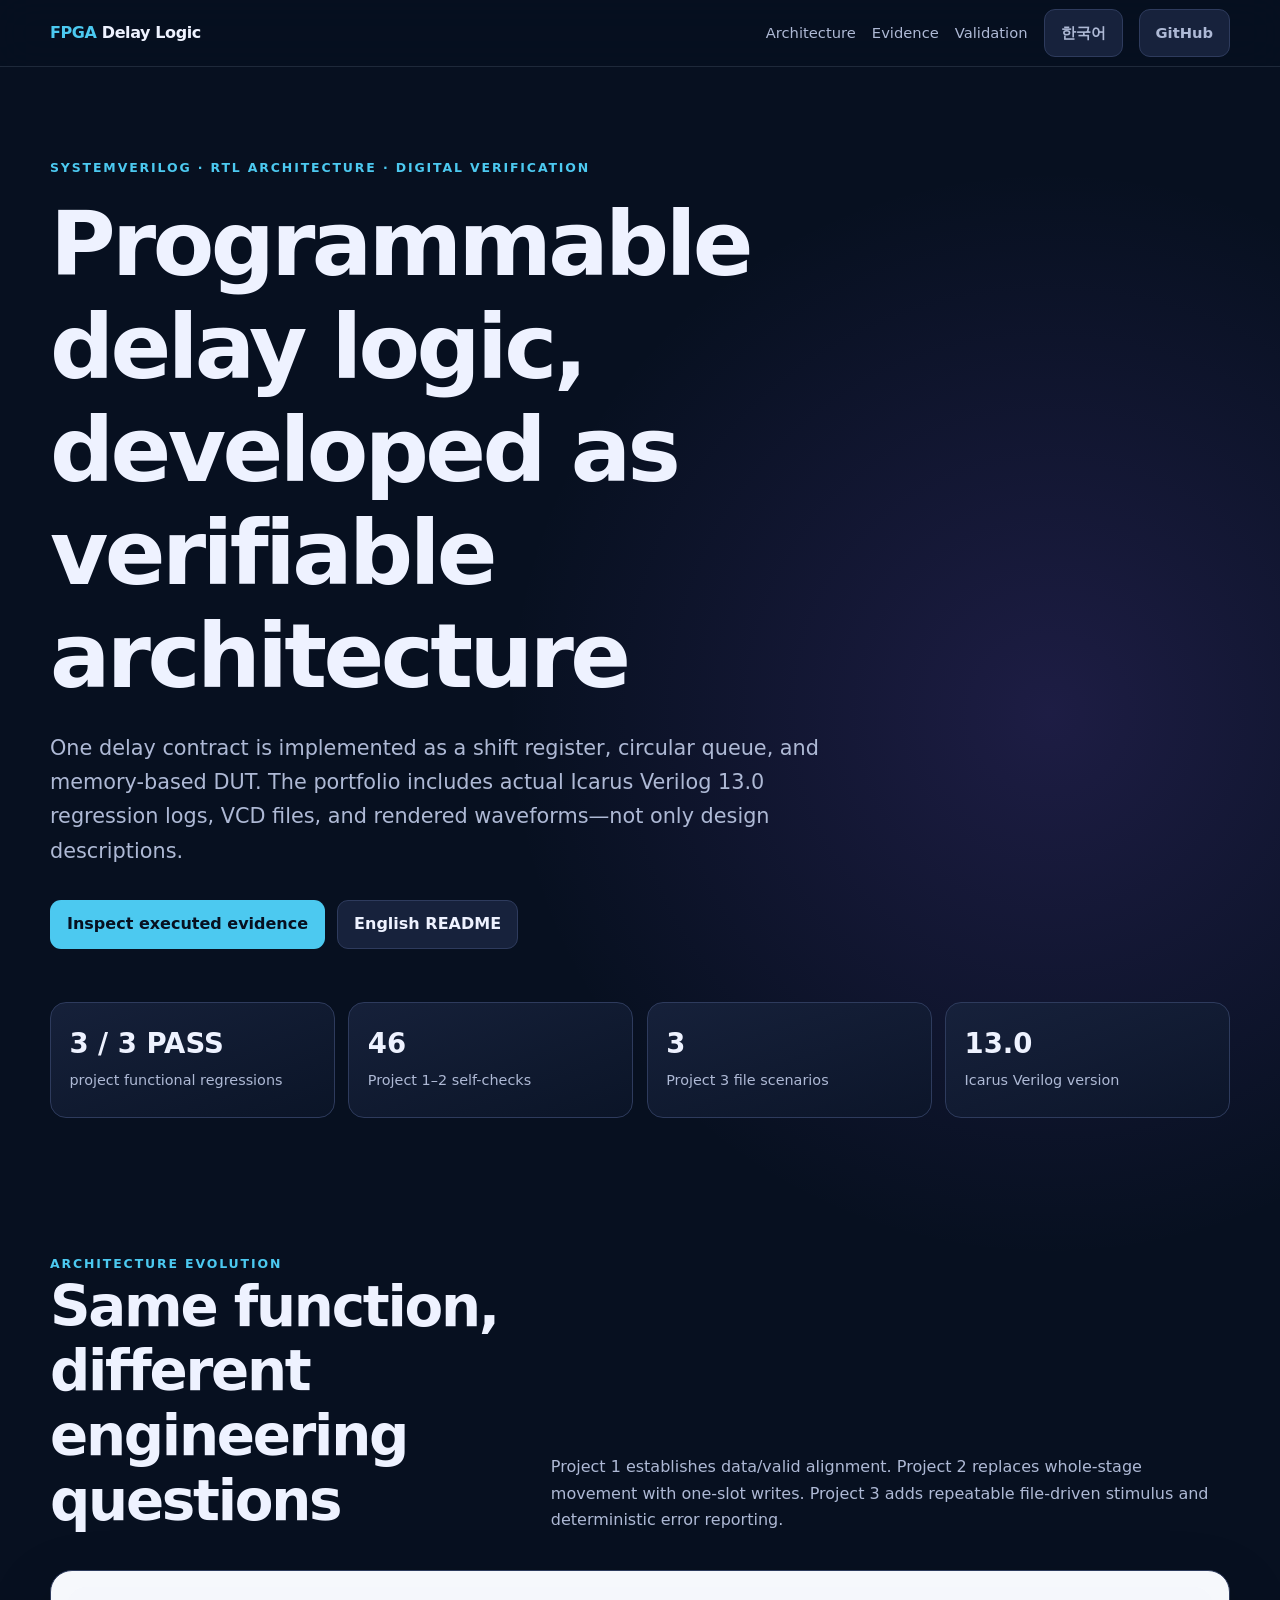
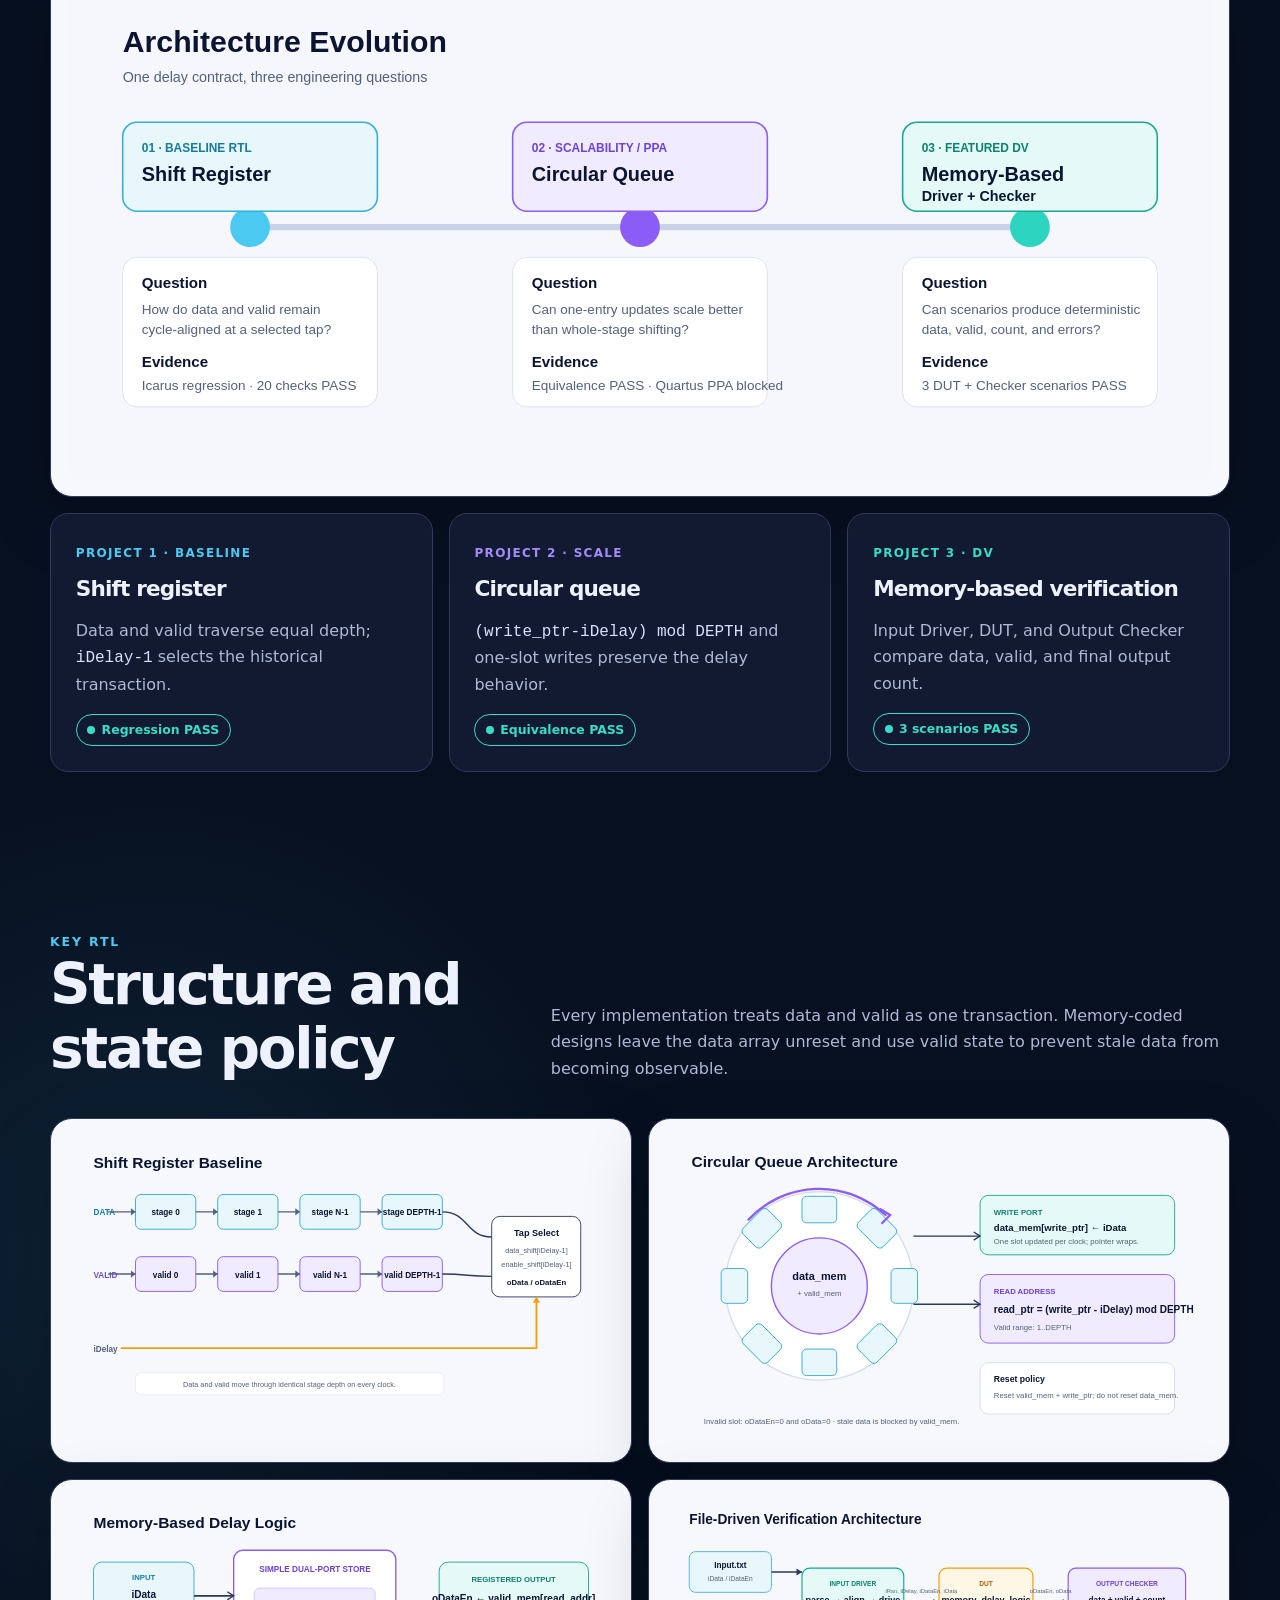
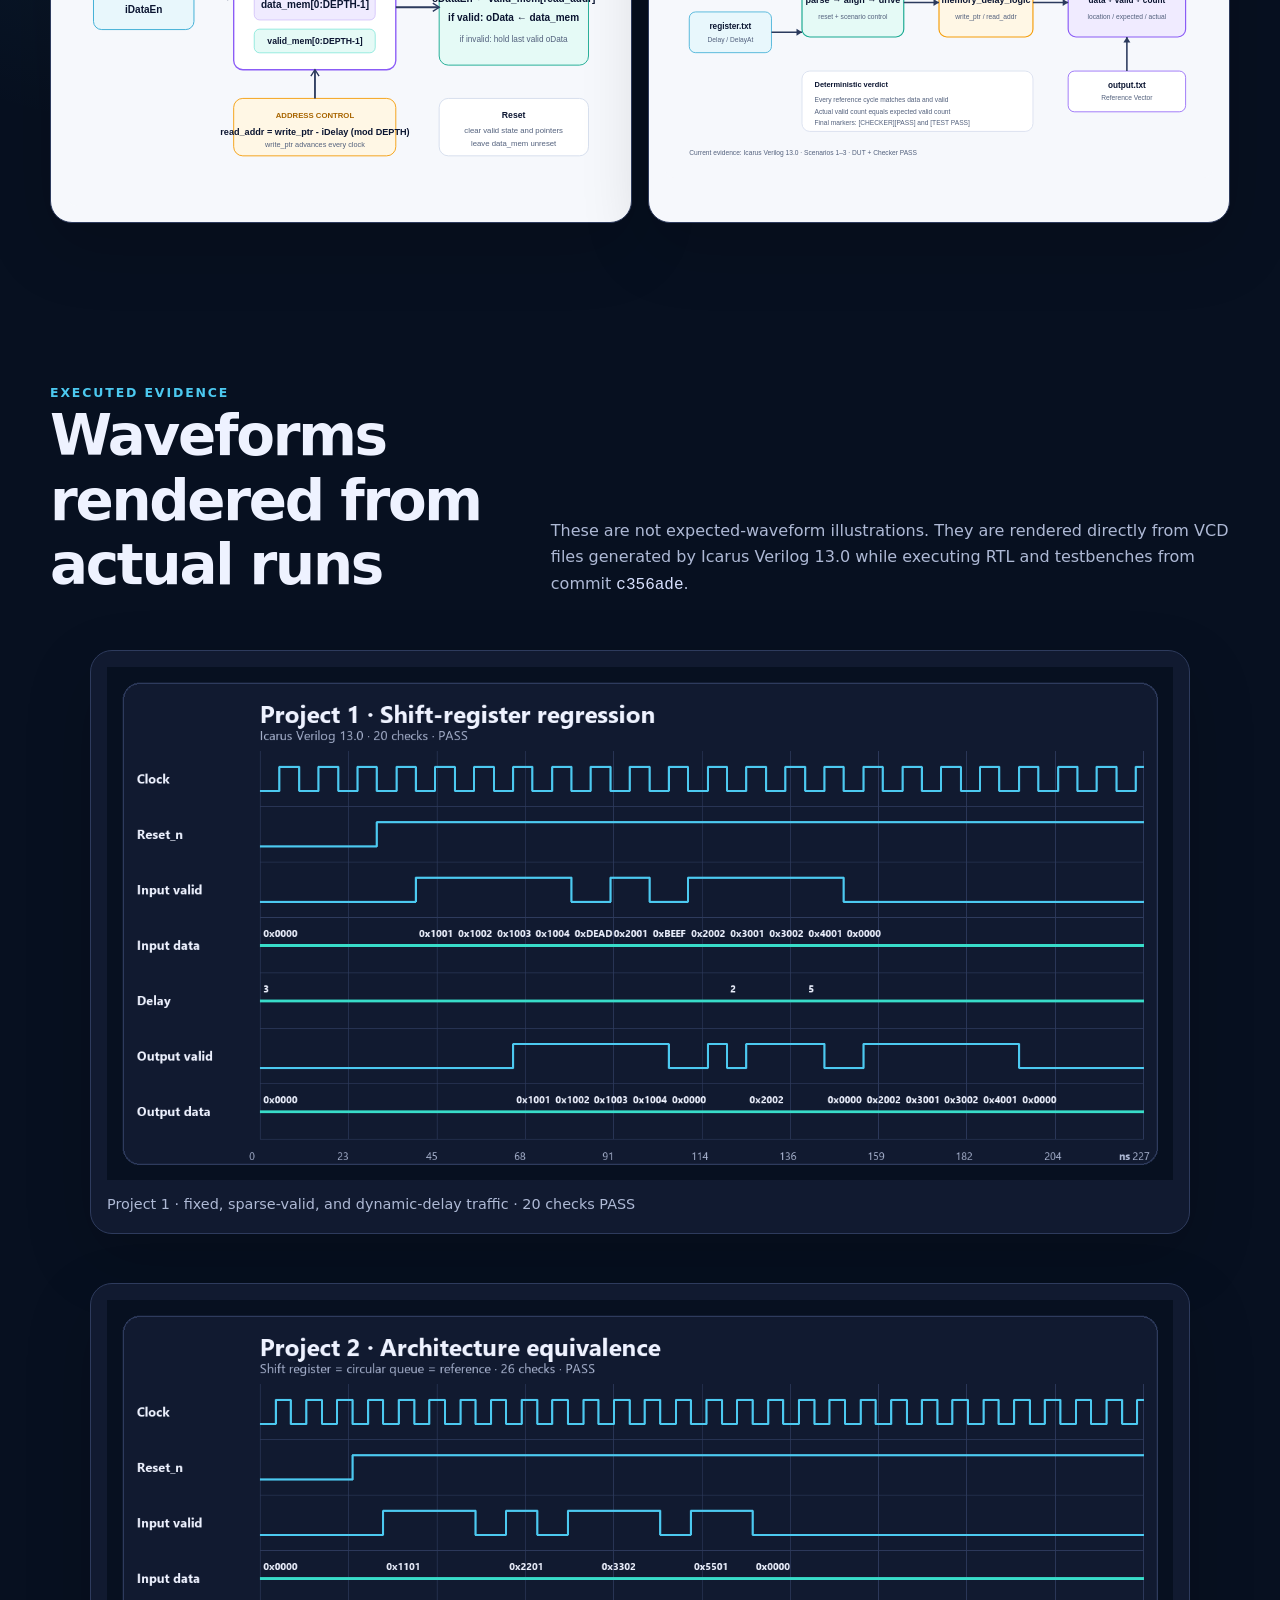
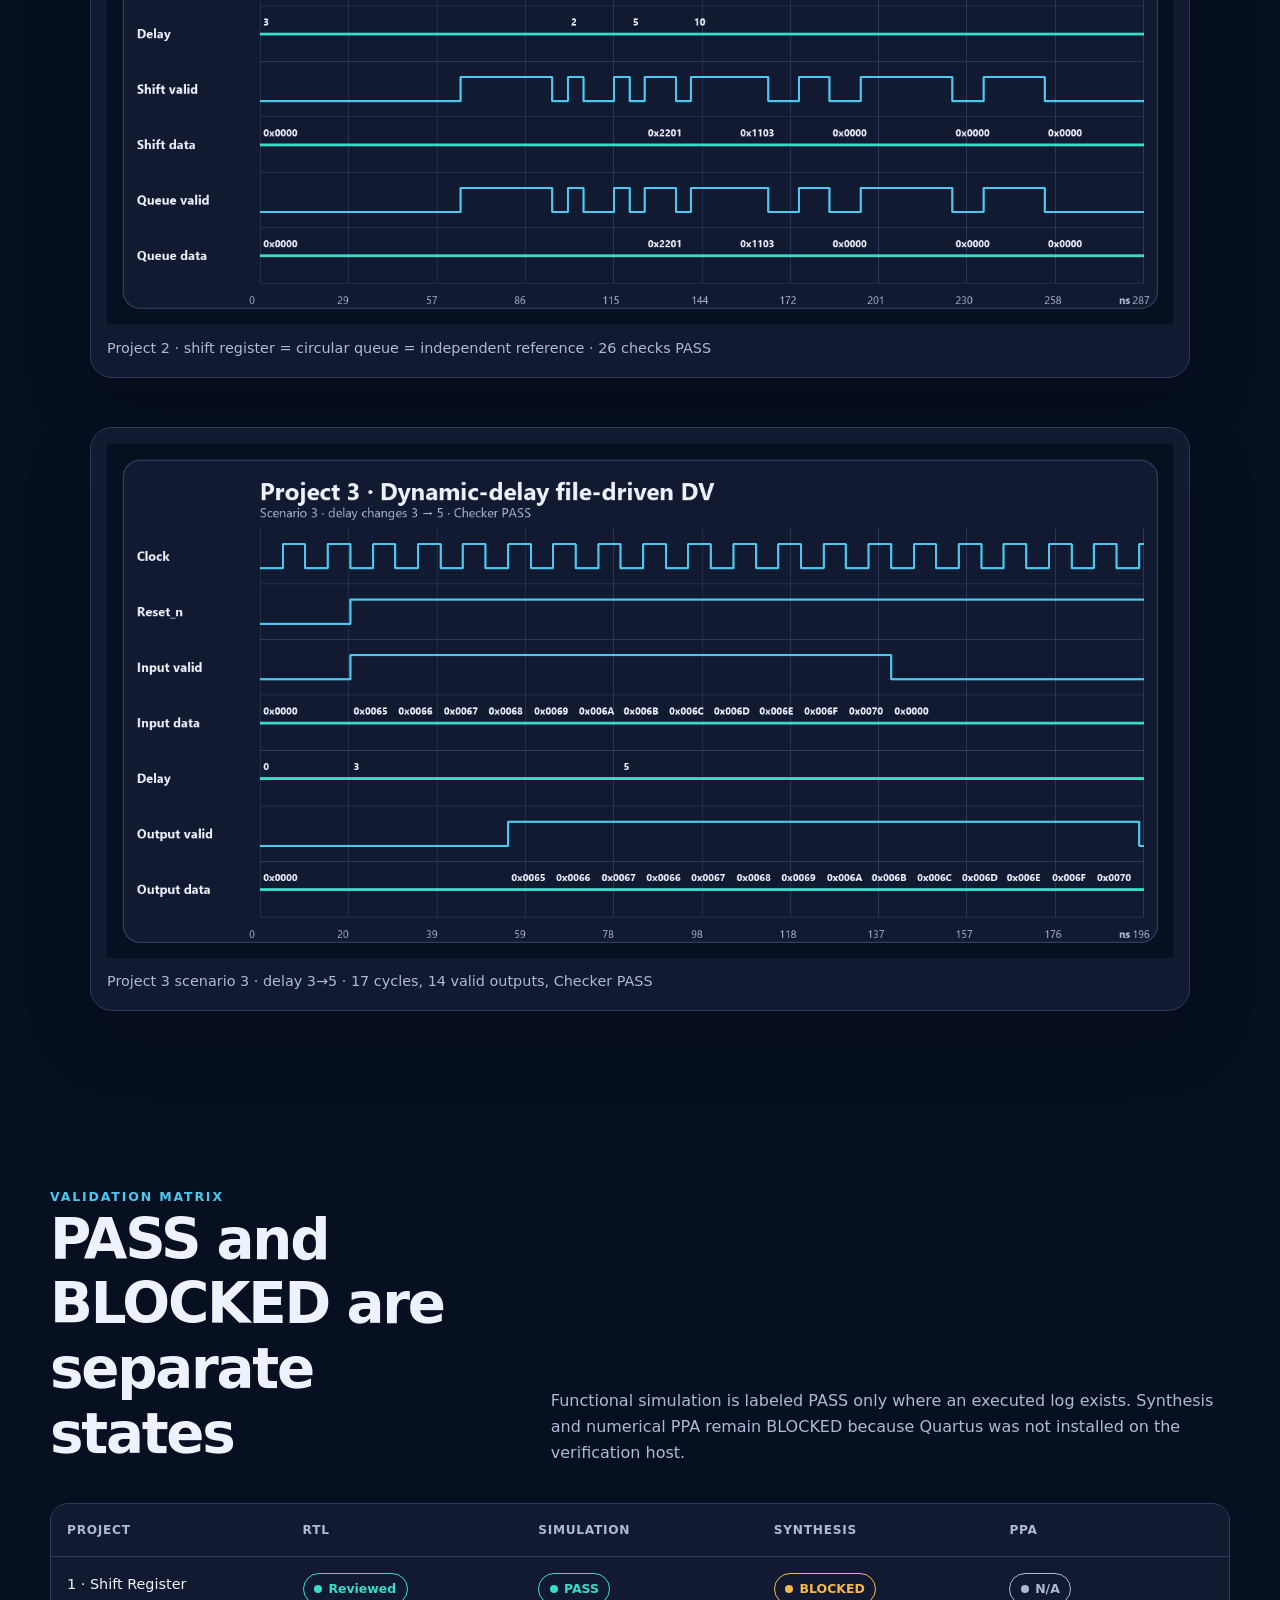
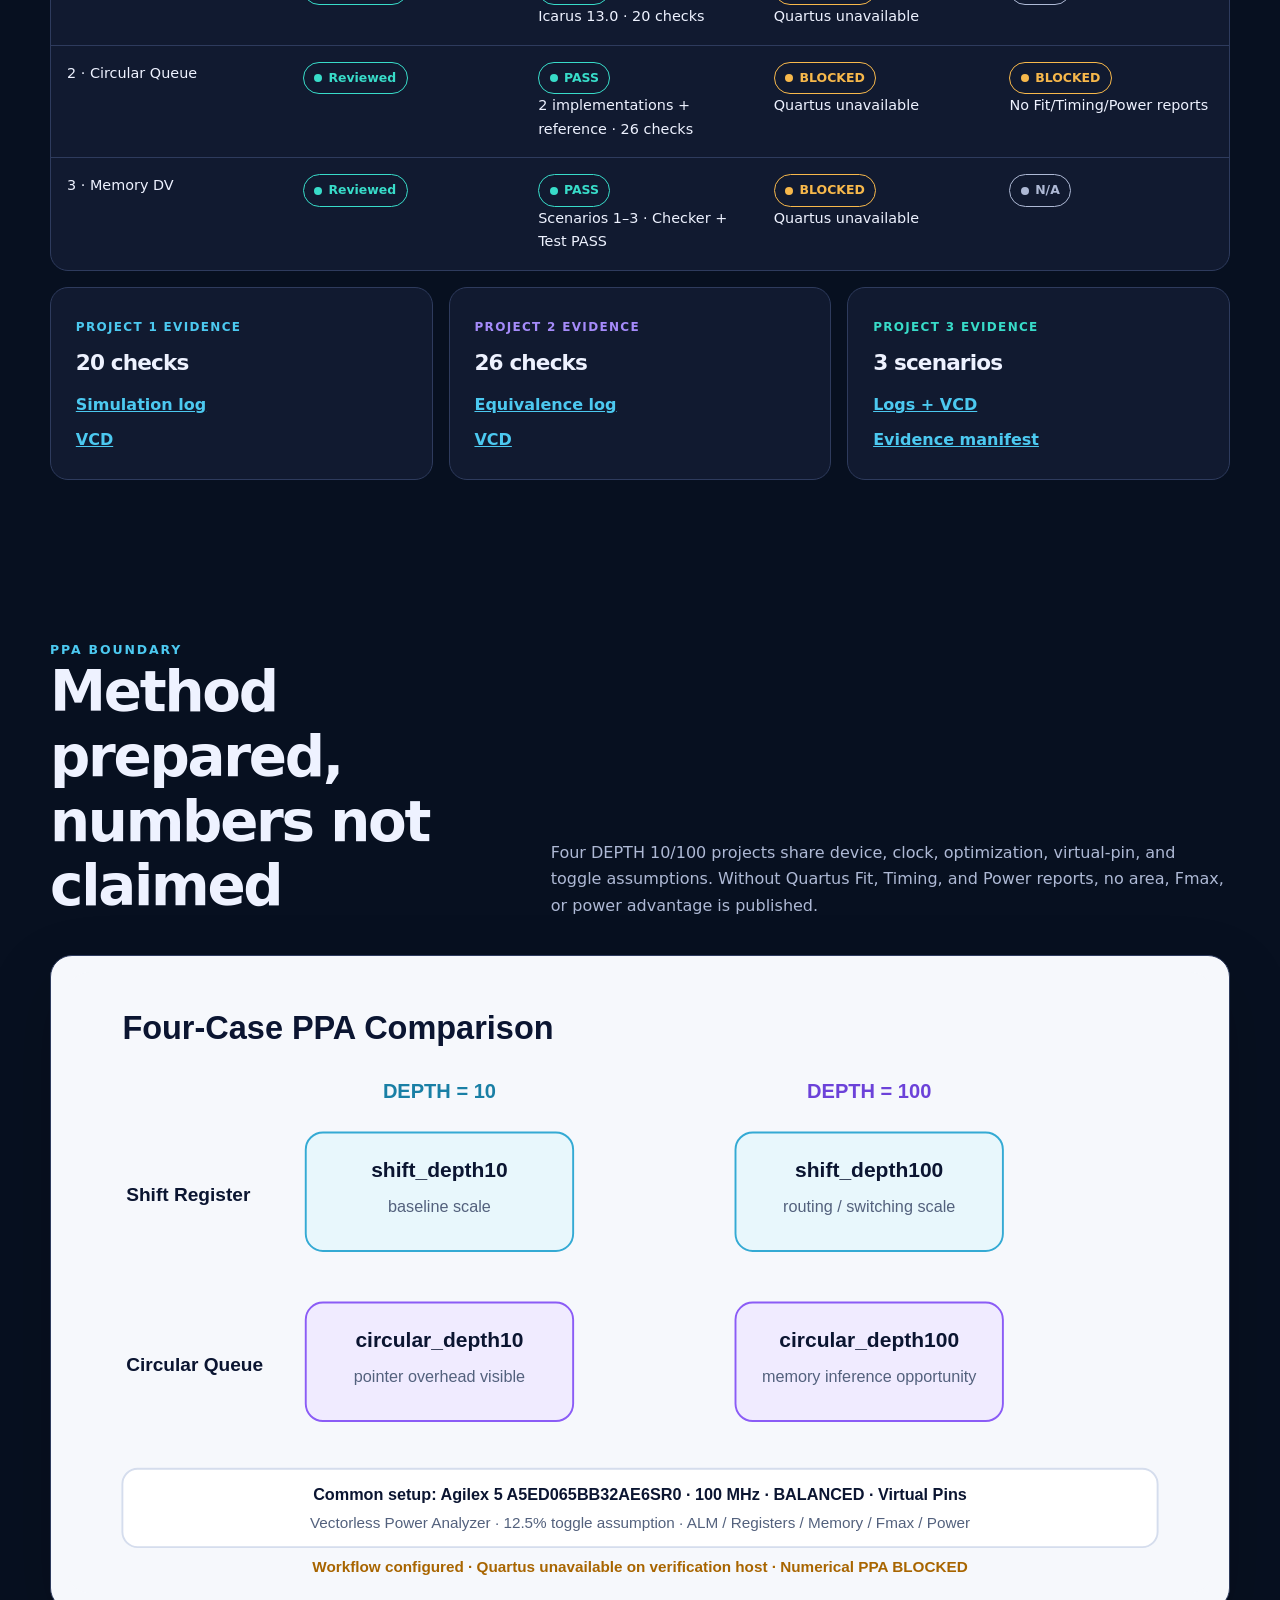
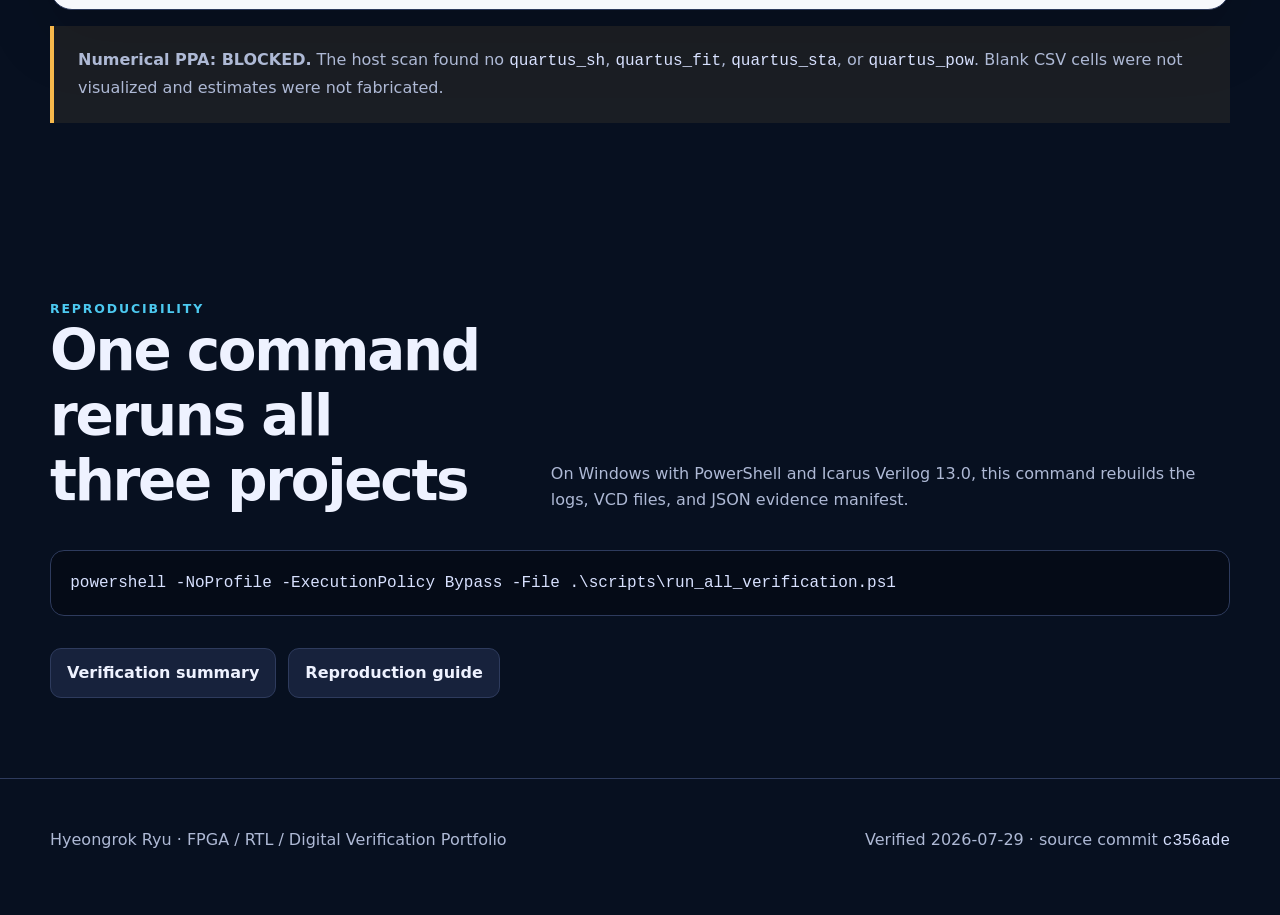
==== docs/en/index.html @ 09f1e7a0 "feat: publish bilingual verified FPGA portfolio" ====
<!doctype html>
<html lang="en">
<head>
  <meta charset="utf-8">
  <meta name="viewport" content="width=device-width, initial-scale=1">
  <meta name="description" content="An FPGA RTL and digital-verification portfolio evolving programmable delay logic through shift-register, circular-queue, and memory-based designs with executed Icarus Verilog logs and VCD waveforms.">
  <meta name="theme-color" content="#071020">
  <meta property="og:type" content="website">
  <meta property="og:title" content="FPGA Programmable Delay Logic | RTL · PPA · DV">
  <meta property="og:description" content="Projects 1–3 functional regression PASS · logs · VCD · waveforms · reproducible scripts">
  <meta property="og:url" content="https://tontonjeong.github.io/fpga-delay-logic-design-verification/en/">
  <meta property="og:image" content="https://raw.githubusercontent.com/Tontonjeong/fpga-delay-logic-design-verification/main/assets/hero/github_social_preview.png">
  <link rel="canonical" href="https://tontonjeong.github.io/fpga-delay-logic-design-verification/en/">
  <link rel="alternate" hreflang="ko" href="https://tontonjeong.github.io/fpga-delay-logic-design-verification/">
  <link rel="alternate" hreflang="en" href="https://tontonjeong.github.io/fpga-delay-logic-design-verification/en/">
  <link rel="alternate" hreflang="x-default" href="https://tontonjeong.github.io/fpga-delay-logic-design-verification/">
  <link rel="stylesheet" href="../assets/site.css">
  <title>FPGA Programmable Delay Logic | Hyeongrok Ryu</title>
</head>
<body>
  <a class="skip" href="#main">Skip to content</a>
  <header class="nav">
    <div class="wrap nav-inner">
      <a class="brand" href="#top"><span>FPGA</span> Delay Logic</a>
      <nav class="nav-links" aria-label="Primary navigation">
        <a href="#architecture">Architecture</a>
        <a href="#verification">Evidence</a>
        <a href="#status">Validation</a>
        <a class="button" href="../" lang="ko">한국어</a>
        <a class="button" href="https://github.com/Tontonjeong/fpga-delay-logic-design-verification">GitHub</a>
      </nav>
    </div>
  </header>

  <main id="main">
    <section class="hero" id="top">
      <div class="wrap">
        <div class="eyebrow">SystemVerilog · RTL Architecture · Digital Verification</div>
        <h1>Programmable delay logic,<br>developed as verifiable architecture</h1>
        <p class="lead">One delay contract is implemented as a shift register, circular queue, and memory-based DUT. The portfolio includes actual Icarus Verilog 13.0 regression logs, VCD files, and rendered waveforms—not only design descriptions.</p>
        <div class="hero-actions">
          <a class="button primary" href="#verification">Inspect executed evidence</a>
          <a class="button" href="https://github.com/Tontonjeong/fpga-delay-logic-design-verification/blob/main/README.md">English README</a>
        </div>
        <div class="metrics" aria-label="Verification metrics">
          <div class="metric"><strong>3 / 3 PASS</strong><span>project functional regressions</span></div>
          <div class="metric"><strong>46</strong><span>Project 1–2 self-checks</span></div>
          <div class="metric"><strong>3</strong><span>Project 3 file scenarios</span></div>
          <div class="metric"><strong>13.0</strong><span>Icarus Verilog version</span></div>
        </div>
      </div>
    </section>

    <section id="architecture">
      <div class="wrap">
        <div class="section-head">
          <div><div class="eyebrow">Architecture Evolution</div><h2>Same function, different engineering questions</h2></div>
          <p>Project 1 establishes data/valid alignment. Project 2 replaces whole-stage movement with one-slot writes. Project 3 adds repeatable file-driven stimulus and deterministic error reporting.</p>
        </div>
        <div class="panel visual">
          <picture>
            <source srcset="../assets/en/architecture/architecture_evolution.svg" type="image/svg+xml">
            <img src="../assets/en/architecture/architecture_evolution.png" alt="Architecture evolution across three FPGA delay-logic projects" width="1440" height="620">
          </picture>
        </div>
        <div class="grid-3" style="margin-top:1rem">
          <article class="card"><span class="tag">Project 1 · Baseline</span><h3>Shift register</h3><p>Data and valid traverse equal depth; <code>iDelay-1</code> selects the historical transaction.</p><span class="status pass">Regression PASS</span></article>
          <article class="card"><span class="tag">Project 2 · Scale</span><h3>Circular queue</h3><p><code>(write_ptr-iDelay) mod DEPTH</code> and one-slot writes preserve the delay behavior.</p><span class="status pass">Equivalence PASS</span></article>
          <article class="card"><span class="tag">Project 3 · DV</span><h3>Memory-based verification</h3><p>Input Driver, DUT, and Output Checker compare data, valid, and final output count.</p><span class="status pass">3 scenarios PASS</span></article>
        </div>
      </div>
    </section>

    <section id="designs">
      <div class="wrap">
        <div class="section-head">
          <div><div class="eyebrow">Key RTL</div><h2>Structure and state policy</h2></div>
          <p>Every implementation treats data and valid as one transaction. Memory-coded designs leave the data array unreset and use valid state to prevent stale data from becoming observable.</p>
        </div>
        <div class="grid-2">
          <div class="panel visual"><picture><source srcset="../assets/en/architecture/shift_register_block.svg" type="image/svg+xml"><img src="../assets/en/architecture/shift_register_block.png" alt="Parallel data and valid shift-register paths" width="1200" height="610"></picture></div>
          <div class="panel visual"><picture><source srcset="../assets/en/architecture/circular_queue_block.svg" type="image/svg+xml"><img src="../assets/en/architecture/circular_queue_block.png" alt="Circular queue write pointer and modulo read address" width="1200" height="680"></picture></div>
          <div class="panel visual"><picture><source srcset="../assets/en/architecture/memory_delay_block.svg" type="image/svg+xml"><img src="../assets/en/architecture/memory_delay_block.png" alt="Memory-based programmable delay block diagram" width="1200" height="680"></picture></div>
          <div class="panel visual"><picture><source srcset="../assets/en/verification/file_driven_dv_flow.svg" type="image/svg+xml"><img src="../assets/en/verification/file_driven_dv_flow.png" alt="File-driven Input Driver, DUT, and Output Checker flow" width="1400" height="720"></picture></div>
        </div>
      </div>
    </section>

    <section id="verification">
      <div class="wrap">
        <div class="section-head">
          <div><div class="eyebrow">Executed Evidence</div><h2>Waveforms rendered from actual runs</h2></div>
          <p>These are not expected-waveform illustrations. They are rendered directly from VCD files generated by Icarus Verilog 13.0 while executing RTL and testbenches from commit <code>c356ade</code>.</p>
        </div>
        <div class="waveforms">
          <figure class="panel visual dark"><img src="../assets/en/results/project1_waveform.png" alt="Project 1 shift-register regression PASS waveform" width="1500" height="722"><figcaption class="caption">Project 1 · fixed, sparse-valid, and dynamic-delay traffic · 20 checks PASS</figcaption></figure>
          <figure class="panel visual dark"><img src="../assets/en/results/project2_waveform.png" alt="Project 2 shift-register and circular-queue equivalence PASS waveform" width="1500" height="878"><figcaption class="caption">Project 2 · shift register = circular queue = independent reference · 26 checks PASS</figcaption></figure>
          <figure class="panel visual dark"><img src="../assets/en/results/project3_scenario3_waveform.png" alt="Project 3 file-driven delay 3 to 5 change and Checker PASS waveform" width="1500" height="722"><figcaption class="caption">Project 3 scenario 3 · delay 3→5 · 17 cycles, 14 valid outputs, Checker PASS</figcaption></figure>
        </div>
      </div>
    </section>

    <section id="status">
      <div class="wrap">
        <div class="section-head">
          <div><div class="eyebrow">Validation Matrix</div><h2>PASS and BLOCKED are separate states</h2></div>
          <p>Functional simulation is labeled PASS only where an executed log exists. Synthesis and numerical PPA remain BLOCKED because Quartus was not installed on the verification host.</p>
        </div>
        <div class="table-wrap">
          <table>
            <thead><tr><th>Project</th><th>RTL</th><th>Simulation</th><th>Synthesis</th><th>PPA</th></tr></thead>
            <tbody>
              <tr><td data-label="Project">1 · Shift Register</td><td data-label="RTL"><span class="status pass">Reviewed</span></td><td data-label="Simulation"><span class="status pass">PASS</span><br>Icarus 13.0 · 20 checks</td><td data-label="Synthesis"><span class="status blocked">BLOCKED</span><br>Quartus unavailable</td><td data-label="PPA"><span class="status na">N/A</span></td></tr>
              <tr><td data-label="Project">2 · Circular Queue</td><td data-label="RTL"><span class="status pass">Reviewed</span></td><td data-label="Simulation"><span class="status pass">PASS</span><br>2 implementations + reference · 26 checks</td><td data-label="Synthesis"><span class="status blocked">BLOCKED</span><br>Quartus unavailable</td><td data-label="PPA"><span class="status blocked">BLOCKED</span><br>No Fit/Timing/Power reports</td></tr>
              <tr><td data-label="Project">3 · Memory DV</td><td data-label="RTL"><span class="status pass">Reviewed</span></td><td data-label="Simulation"><span class="status pass">PASS</span><br>Scenarios 1–3 · Checker + Test PASS</td><td data-label="Synthesis"><span class="status blocked">BLOCKED</span><br>Quartus unavailable</td><td data-label="PPA"><span class="status na">N/A</span></td></tr>
            </tbody>
          </table>
        </div>
        <div class="grid-3" style="margin-top:1rem">
          <article class="card"><span class="tag">Project 1 Evidence</span><h3>20 checks</h3><div class="evidence-list"><a href="https://github.com/Tontonjeong/fpga-delay-logic-design-verification/blob/main/01_shift_register_baseline/results/project1_simulation.log">Simulation log</a><a href="https://github.com/Tontonjeong/fpga-delay-logic-design-verification/blob/main/01_shift_register_baseline/results/project1_waveform.vcd">VCD</a></div></article>
          <article class="card"><span class="tag">Project 2 Evidence</span><h3>26 checks</h3><div class="evidence-list"><a href="https://github.com/Tontonjeong/fpga-delay-logic-design-verification/blob/main/02_circular_queue_ppa/results/project2_simulation.log">Equivalence log</a><a href="https://github.com/Tontonjeong/fpga-delay-logic-design-verification/blob/main/02_circular_queue_ppa/results/project2_waveform.vcd">VCD</a></div></article>
          <article class="card"><span class="tag">Project 3 Evidence</span><h3>3 scenarios</h3><div class="evidence-list"><a href="https://github.com/Tontonjeong/fpga-delay-logic-design-verification/tree/main/03_memory_based_dv/results">Logs + VCD</a><a href="https://github.com/Tontonjeong/fpga-delay-logic-design-verification/blob/main/results/verification_summary.json">Evidence manifest</a></div></article>
        </div>
      </div>
    </section>

    <section id="ppa">
      <div class="wrap">
        <div class="section-head">
          <div><div class="eyebrow">PPA Boundary</div><h2>Method prepared, numbers not claimed</h2></div>
          <p>Four DEPTH 10/100 projects share device, clock, optimization, virtual-pin, and toggle assumptions. Without Quartus Fit, Timing, and Power reports, no area, Fmax, or power advantage is published.</p>
        </div>
        <div class="panel visual"><picture><source srcset="../assets/en/ppa/ppa_comparison_matrix.svg" type="image/svg+xml"><img src="../assets/en/ppa/ppa_comparison_matrix.png" alt="Four-case PPA method and BLOCKED numerical status" width="1200" height="650"></picture></div>
        <p class="note"><strong>Numerical PPA: BLOCKED.</strong> The host scan found no <code>quartus_sh</code>, <code>quartus_fit</code>, <code>quartus_sta</code>, or <code>quartus_pow</code>. Blank CSV cells were not visualized and estimates were not fabricated.</p>
      </div>
    </section>

    <section id="reproduce">
      <div class="wrap">
        <div class="section-head">
          <div><div class="eyebrow">Reproducibility</div><h2>One command reruns all three projects</h2></div>
          <p>On Windows with PowerShell and Icarus Verilog 13.0, this command rebuilds the logs, VCD files, and JSON evidence manifest.</p>
        </div>
        <pre class="repro"><code>powershell -NoProfile -ExecutionPolicy Bypass -File .\scripts\run_all_verification.ps1</code></pre>
        <div class="hero-actions"><a class="button" href="https://github.com/Tontonjeong/fpga-delay-logic-design-verification/blob/main/results/verification_summary.txt">Verification summary</a><a class="button" href="https://github.com/Tontonjeong/fpga-delay-logic-design-verification/blob/main/docs/reproducibility.md">Reproduction guide</a></div>
      </div>
    </section>
  </main>

  <footer class="footer">
    <div class="wrap footer-inner">
      <div>Hyeongrok Ryu · FPGA / RTL / Digital Verification Portfolio</div>
      <div>Verified 2026-07-29 · source commit <code>c356ade</code></div>
    </div>
  </footer>
</body>
</html>
---- docs/assets/site.css ----
:root {
  color-scheme: dark;
  --bg: #071020;
  --surface: #111a30;
  --surface-2: #17223c;
  --line: #2e3b5d;
  --ink: #eef2ff;
  --muted: #aeb9d5;
  --cyan: #4cc9f0;
  --violet: #a58bfa;
  --mint: #38dcc9;
  --amber: #f7b84b;
  --red: #ff7187;
  --max: 1180px;
}

* { box-sizing: border-box; }
html { scroll-behavior: smooth; }
body {
  margin: 0;
  color: var(--ink);
  background:
    radial-gradient(circle at 82% 8%, rgba(139, 92, 246, .17), transparent 34rem),
    radial-gradient(circle at 12% 32%, rgba(76, 201, 240, .10), transparent 30rem),
    var(--bg);
  font-family: Inter, "Pretendard", "Malgun Gothic", "Segoe UI", system-ui, sans-serif;
  line-height: 1.65;
}
a { color: inherit; }
img { display: block; width: 100%; height: auto; }
code {
  color: #d8e1ff;
  font-family: "Cascadia Code", Consolas, monospace;
  overflow-wrap: anywhere;
}
.wrap { width: min(calc(100% - 2.4rem), var(--max)); margin-inline: auto; }
.skip {
  position: absolute;
  left: -9999px;
  top: 0;
  z-index: 30;
  padding: .75rem 1rem;
  background: var(--cyan);
  color: #071020;
}
.skip:focus { left: 1rem; top: 1rem; }
.nav {
  position: sticky;
  top: 0;
  z-index: 20;
  border-bottom: 1px solid rgba(174, 185, 213, .15);
  background: rgba(7, 16, 32, .84);
  backdrop-filter: blur(18px);
}
.nav-inner {
  min-height: 66px;
  display: flex;
  align-items: center;
  justify-content: space-between;
  gap: 1rem;
}
.brand { font-weight: 800; text-decoration: none; letter-spacing: -.025em; }
.brand span { color: var(--cyan); }
.nav-links { display: flex; align-items: center; gap: 1rem; color: var(--muted); font-size: .92rem; }
.nav-links a { text-decoration: none; }
.nav-links a:hover, .nav-links a:focus-visible { color: var(--ink); }
.button {
  min-height: 44px;
  display: inline-flex;
  align-items: center;
  justify-content: center;
  gap: .45rem;
  padding: .65rem 1rem;
  border: 1px solid var(--line);
  border-radius: 11px;
  background: var(--surface-2);
  font-weight: 750;
  text-decoration: none;
}
.button.primary { border-color: transparent; background: var(--cyan); color: #071020; }
.hero { padding: 5.7rem 0 3.5rem; }
.eyebrow {
  color: var(--cyan);
  font-size: .78rem;
  font-weight: 850;
  letter-spacing: .15em;
  text-transform: uppercase;
}
h1, h2, h3 { margin: 0; line-height: 1.15; letter-spacing: -.04em; }
h1 { max-width: 980px; margin-top: .9rem; font-size: clamp(2.8rem, 7vw, 6.4rem); }
h2 { font-size: clamp(2rem, 4.4vw, 3.6rem); }
h3 { font-size: 1.35rem; }
.lead {
  max-width: 820px;
  margin: 1.4rem 0 0;
  color: var(--muted);
  font-size: clamp(1.05rem, 2vw, 1.3rem);
}
.hero-actions { display: flex; flex-wrap: wrap; gap: .75rem; margin-top: 2rem; }
.metrics { display: grid; grid-template-columns: repeat(4, 1fr); gap: .85rem; margin-top: 3.3rem; }
.metric {
  min-height: 116px;
  padding: 1.15rem;
  border: 1px solid var(--line);
  border-radius: 16px;
  background: linear-gradient(160deg, rgba(23, 34, 60, .92), rgba(12, 22, 42, .76));
}
.metric strong { display: block; font-size: 1.72rem; }
.metric span { color: var(--muted); font-size: .9rem; }
section { padding: 5rem 0; }
.section-head {
  display: grid;
  grid-template-columns: .8fr 1.2fr;
  align-items: end;
  gap: 3rem;
  margin-bottom: 2.25rem;
}
.section-head p { margin: 0; color: var(--muted); }
.panel {
  overflow: hidden;
  border: 1px solid var(--line);
  border-radius: 22px;
  background: rgba(17, 26, 48, .88);
  box-shadow: 0 24px 66px rgba(0, 0, 0, .17);
}
.visual { padding: 1rem; background: #f6f8fc; }
.visual.dark { background: var(--surface); }
.caption { margin: .8rem 0 0; color: var(--muted); font-size: .9rem; }
.grid-3 { display: grid; grid-template-columns: repeat(3, 1fr); gap: 1rem; }
.grid-2 { display: grid; grid-template-columns: repeat(2, 1fr); gap: 1rem; }
.card {
  padding: 1.55rem;
  border: 1px solid var(--line);
  border-radius: 18px;
  background: var(--surface);
}
.card p, .card li { color: var(--muted); }
.card ul { margin-bottom: 0; padding-left: 1.15rem; }
.tag {
  display: inline-block;
  margin-bottom: .85rem;
  color: var(--cyan);
  font-size: .75rem;
  font-weight: 850;
  letter-spacing: .11em;
  text-transform: uppercase;
}
.card:nth-child(2n) .tag { color: var(--violet); }
.card:nth-child(3n) .tag { color: var(--mint); }
.status {
  display: inline-flex;
  align-items: center;
  gap: .4rem;
  padding: .3rem .65rem;
  border: 1px solid currentColor;
  border-radius: 999px;
  font-size: .78rem;
  font-weight: 850;
}
.status::before { width: .5rem; height: .5rem; border-radius: 50%; background: currentColor; content: ""; }
.pass { color: var(--mint); }
.blocked { color: var(--amber); }
.na { color: var(--muted); }
.evidence-list { display: grid; gap: .55rem; margin-top: 1rem; }
.evidence-list a { color: var(--cyan); font-weight: 700; }
.waveforms { display: grid; gap: 1.1rem; }
.note {
  padding: 1.35rem 1.5rem;
  border-left: 4px solid var(--amber);
  background: rgba(247, 184, 75, .08);
  color: var(--muted);
}
.table-wrap {
  width: 100%;
  overflow-x: auto;
  border: 1px solid var(--line);
  border-radius: 18px;
  background: var(--surface);
}
table { width: 100%; border-collapse: collapse; table-layout: fixed; }
th, td {
  padding: 1rem;
  border-bottom: 1px solid var(--line);
  text-align: left;
  vertical-align: top;
  overflow-wrap: anywhere;
}
th {
  color: var(--muted);
  font-size: .76rem;
  letter-spacing: .06em;
  text-transform: uppercase;
}
td { font-size: .9rem; }
tr:last-child td { border-bottom: 0; }
.repro {
  overflow-x: auto;
  margin: 1.1rem 0 0;
  padding: 1.2rem;
  border: 1px solid var(--line);
  border-radius: 14px;
  background: #050b17;
  color: #dce5ff;
  white-space: pre;
}
.footer { padding: 3rem 0 4rem; border-top: 1px solid var(--line); color: var(--muted); }
.footer-inner { display: flex; justify-content: space-between; gap: 1.5rem; }

@media (max-width: 900px) {
  .nav-links a:not(.button) { display: none; }
  .metrics { grid-template-columns: repeat(2, 1fr); }
  .section-head, .grid-3, .grid-2 { grid-template-columns: 1fr; }
  .section-head { gap: 1rem; }
}

@media (max-width: 680px) {
  .wrap { width: min(calc(100% - 1.3rem), var(--max)); }
  .hero { padding-top: 4rem; }
  h1 { font-size: clamp(2.25rem, 10vw, 2.75rem); }
  section { padding: 3.7rem 0; }
  .metrics { grid-template-columns: 1fr 1fr; }
  .metric { min-height: 102px; padding: .95rem; }
  .visual { padding: .35rem; border-radius: 14px; }
  .table-wrap { overflow: visible; border: 0; background: transparent; }
  table, tbody, tr, td { display: block; width: 100%; }
  table { table-layout: auto; }
  thead { display: none; }
  tr {
    margin-bottom: .85rem;
    padding: .35rem 1rem;
    border: 1px solid var(--line);
    border-radius: 16px;
    background: var(--surface);
  }
  td {
    display: grid;
    grid-template-columns: minmax(6.6rem, .42fr) 1fr;
    gap: .75rem;
    padding: .7rem 0;
  }
  td::before {
    color: var(--muted);
    font-size: .72rem;
    font-weight: 850;
    letter-spacing: .05em;
    text-transform: uppercase;
    content: attr(data-label);
  }
  .footer-inner { display: block; }
}

@media (prefers-reduced-motion: reduce) { html { scroll-behavior: auto; } }
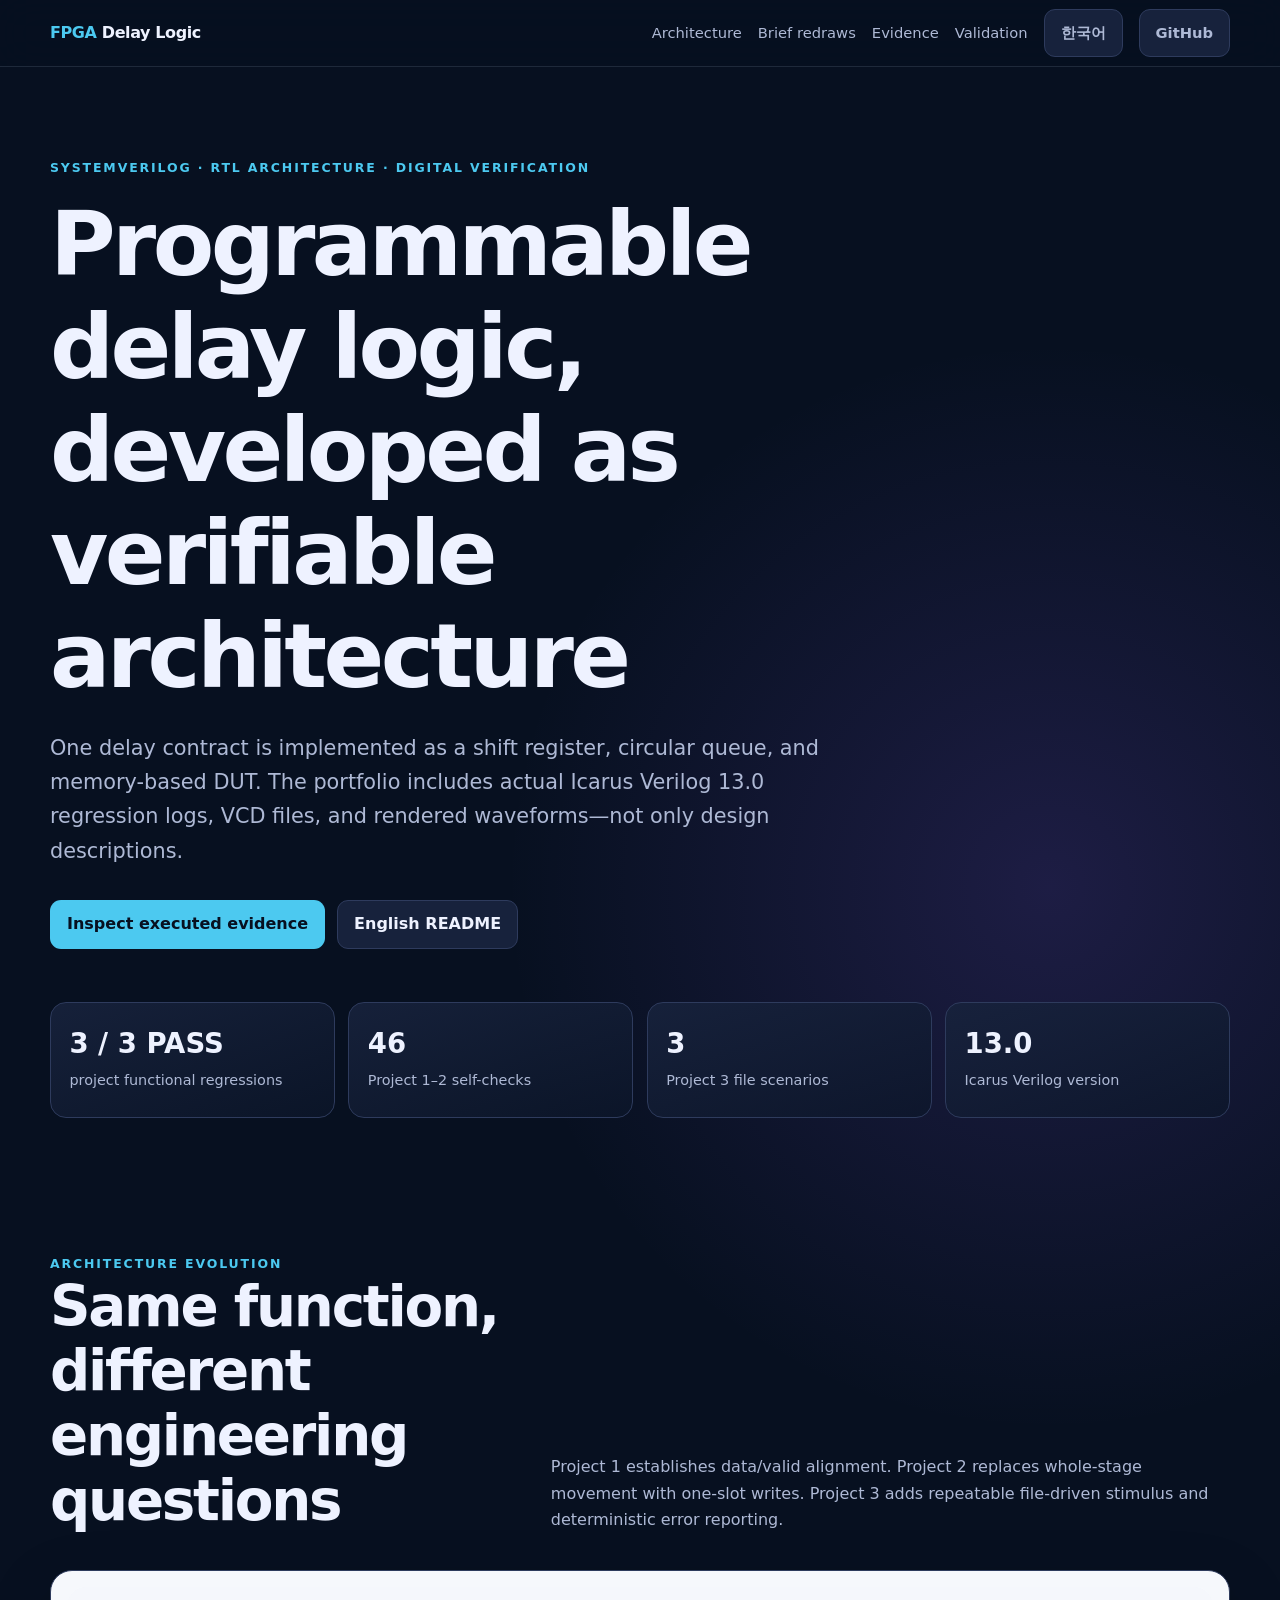
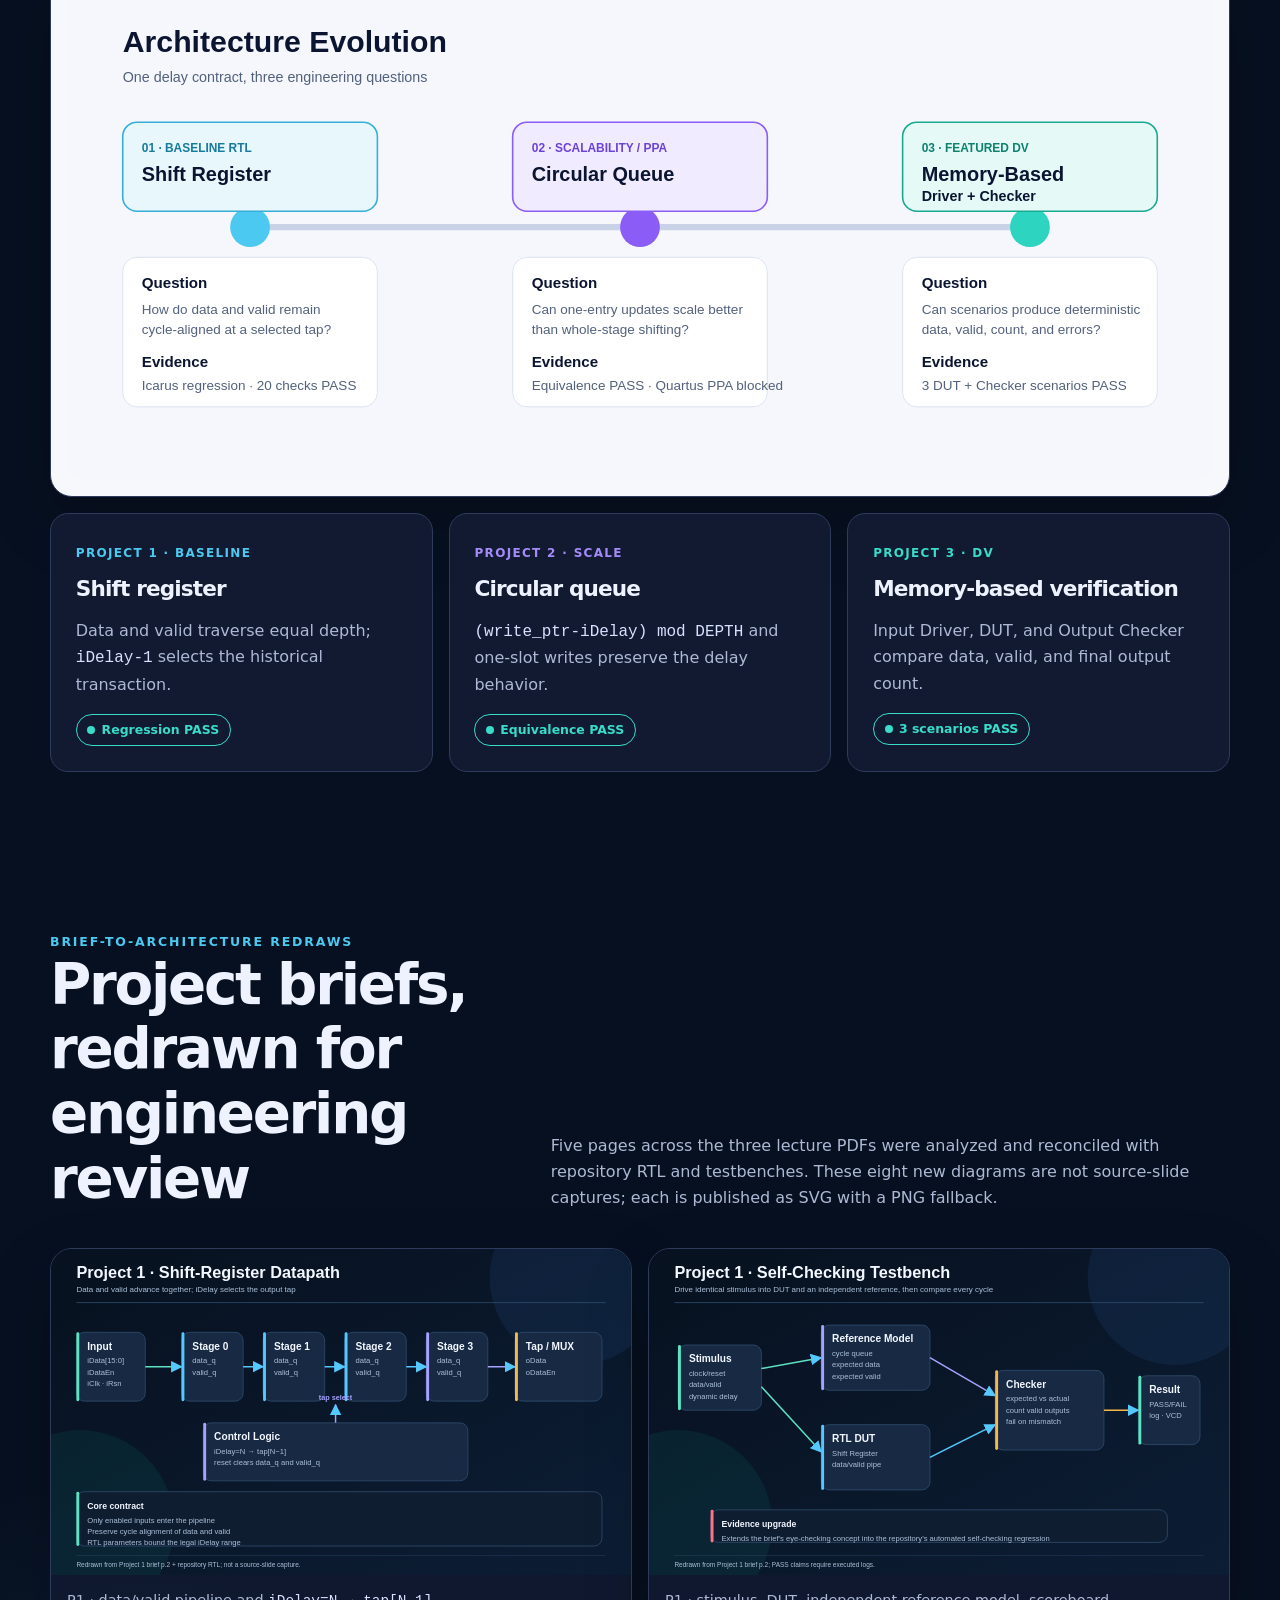
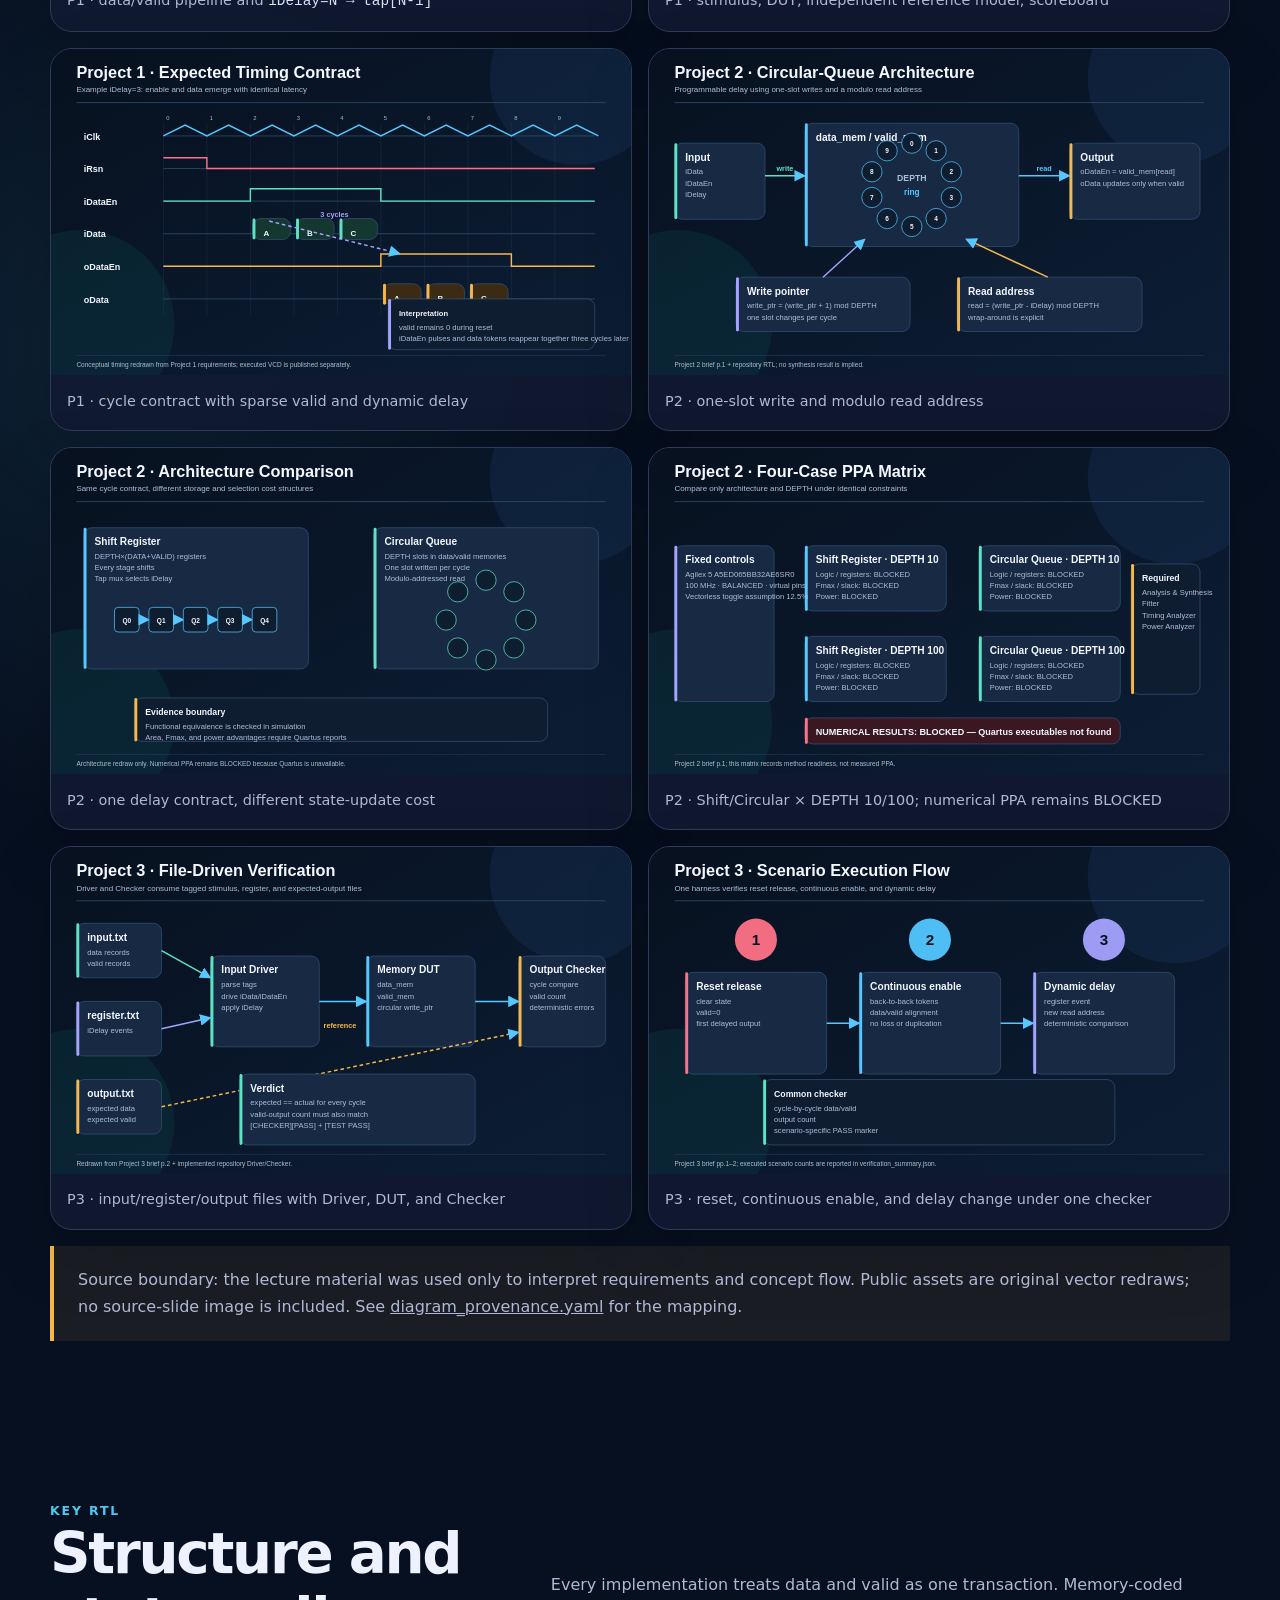
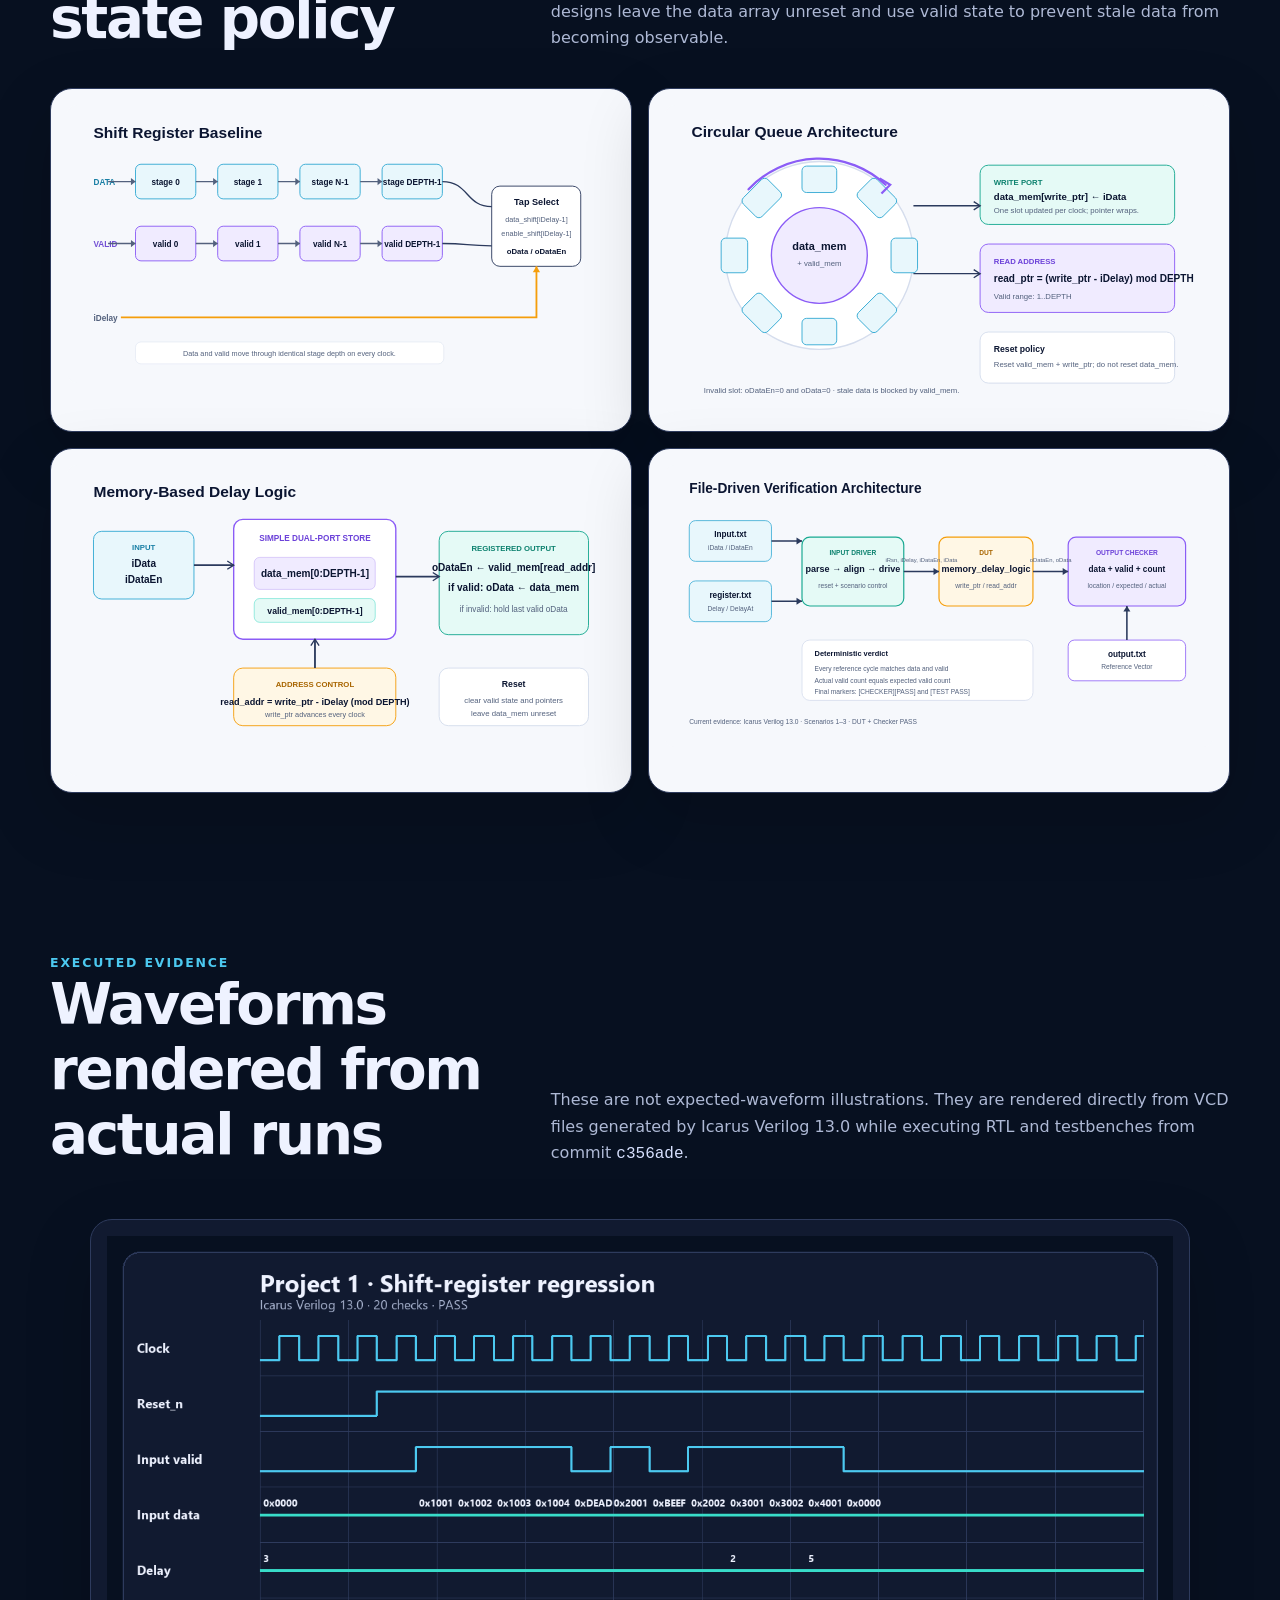
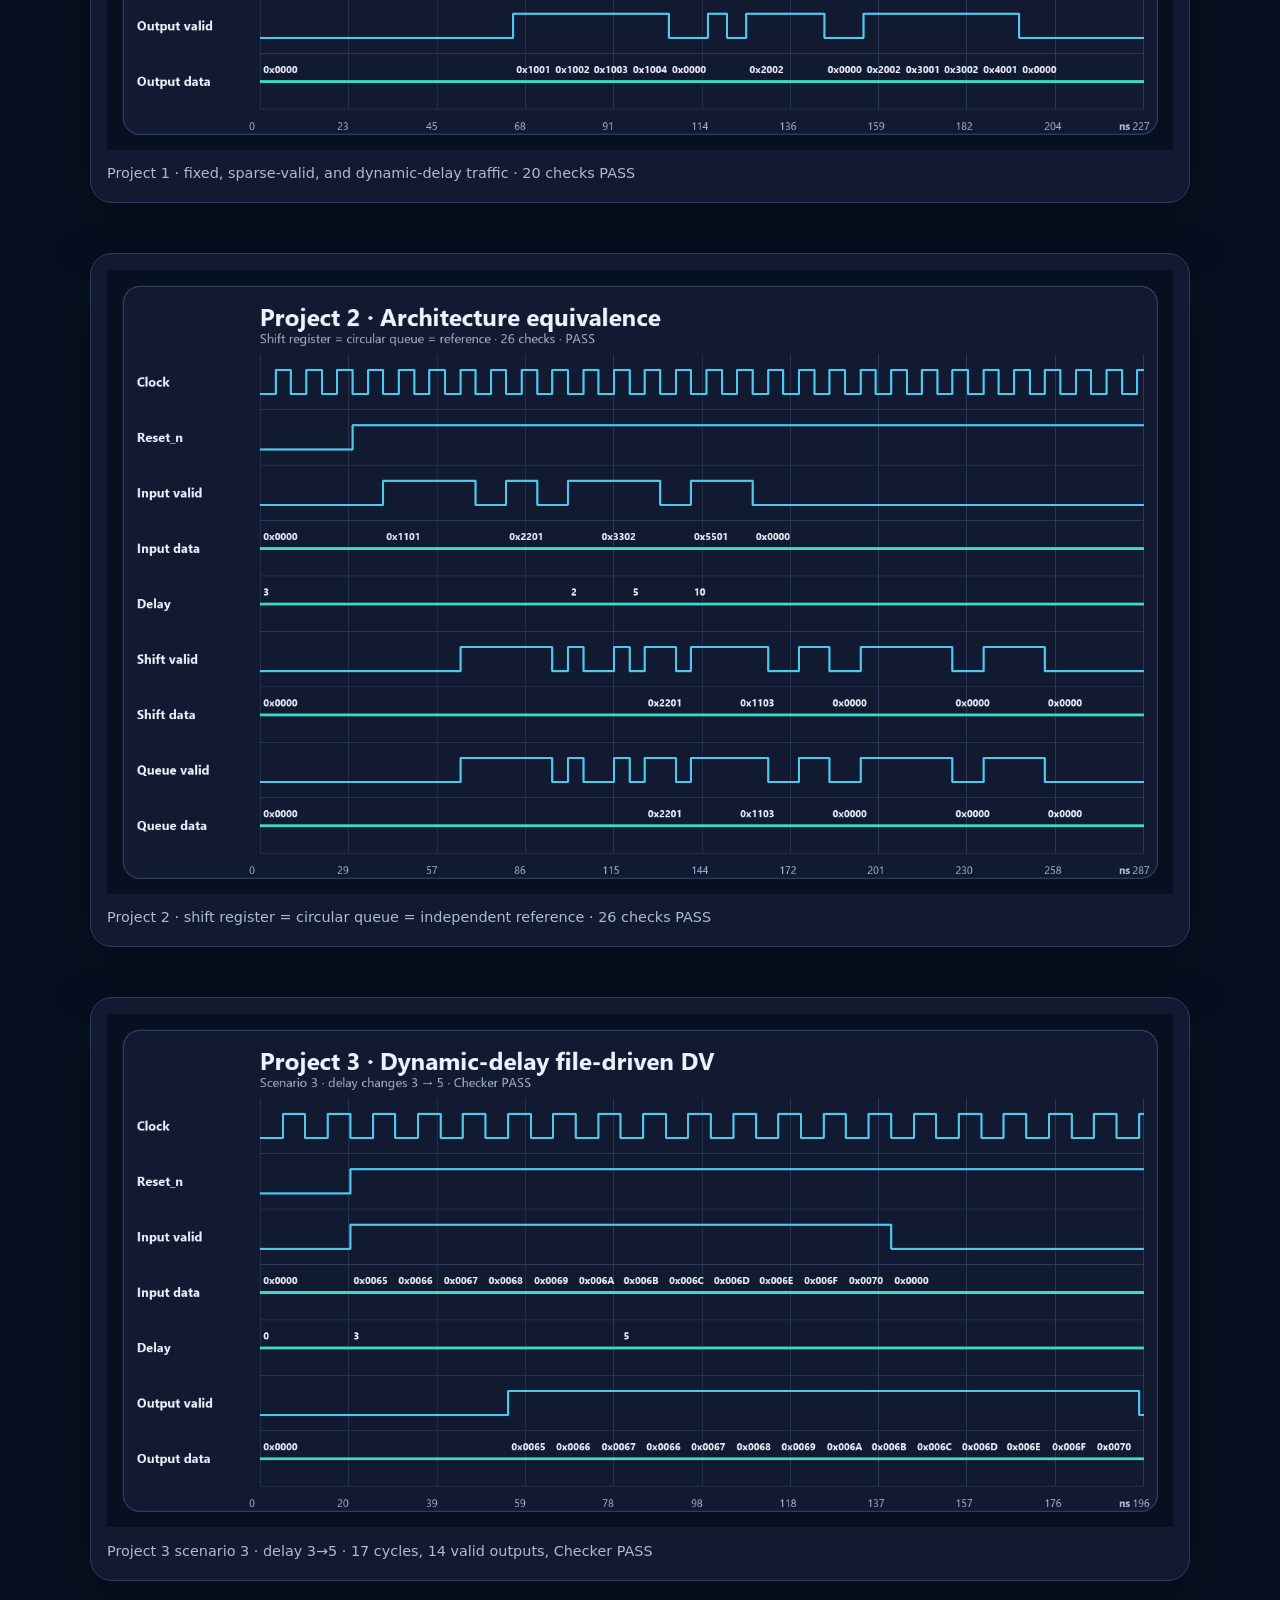
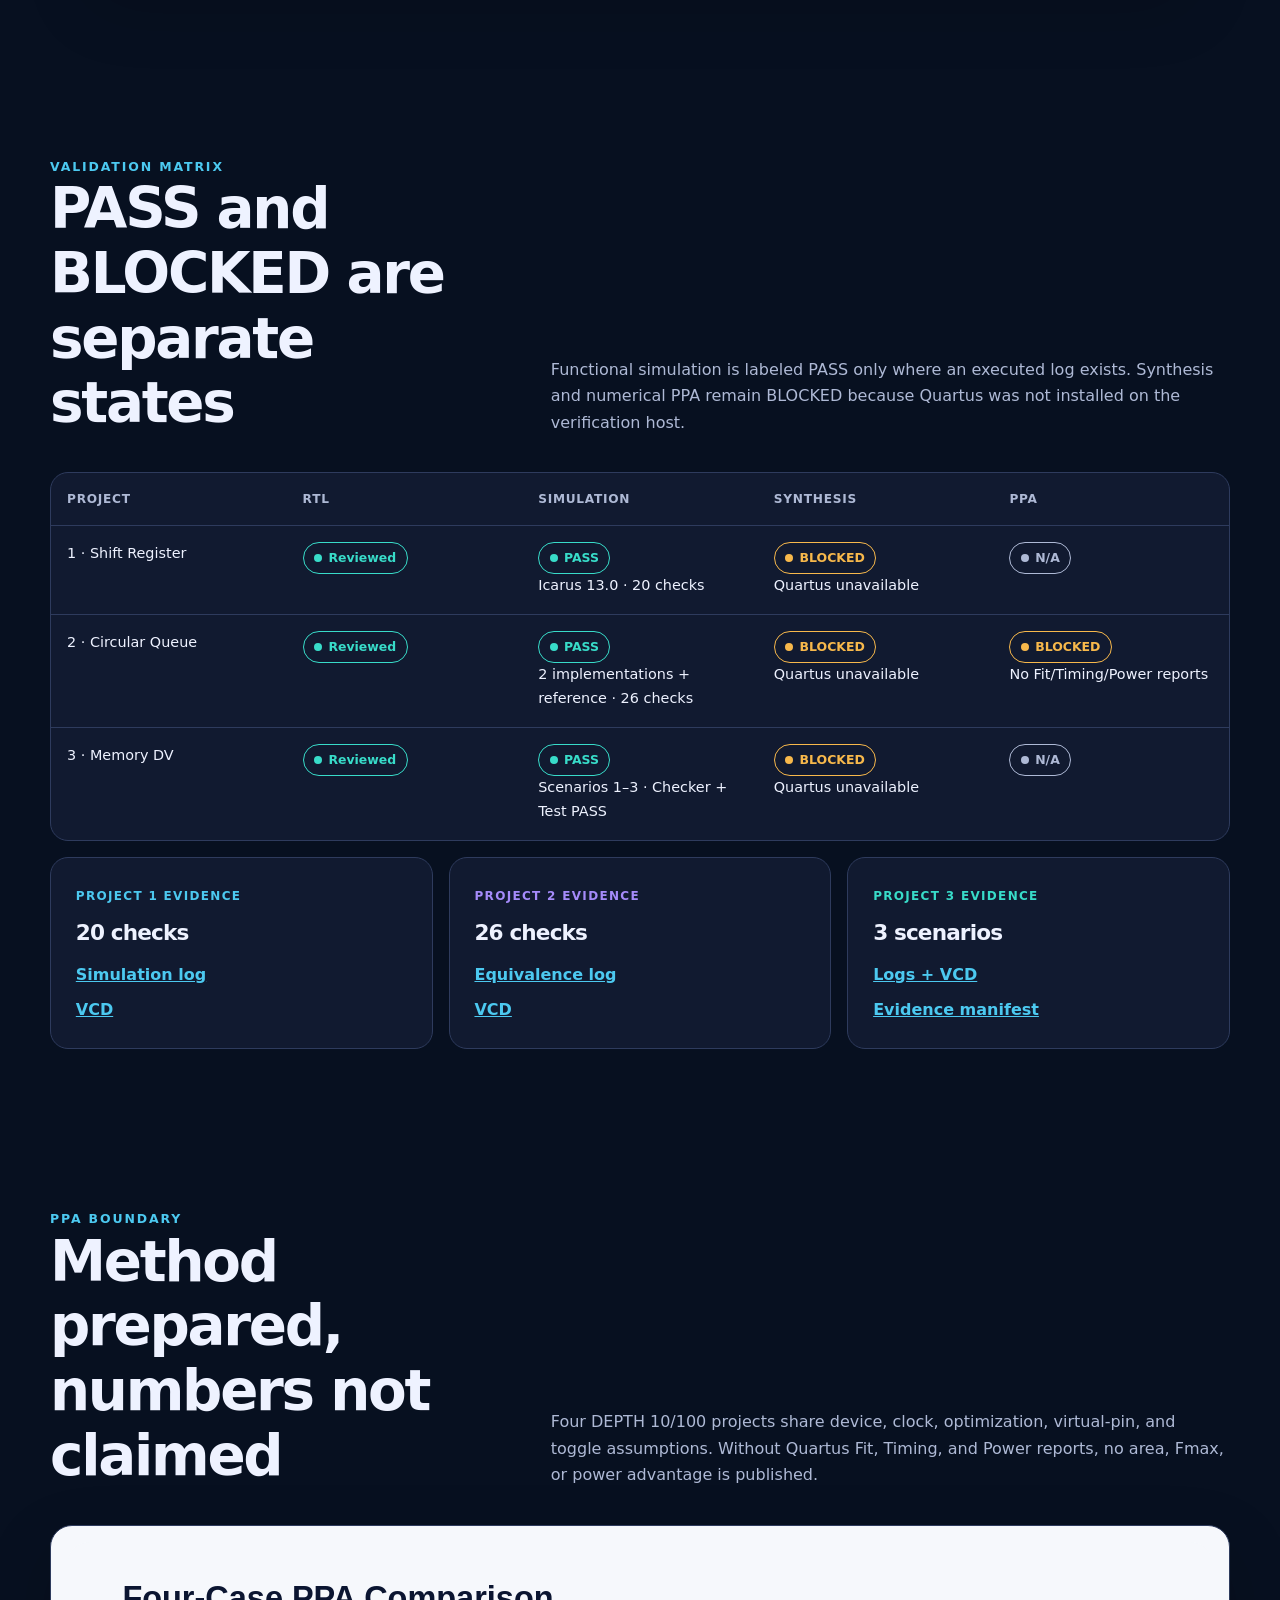
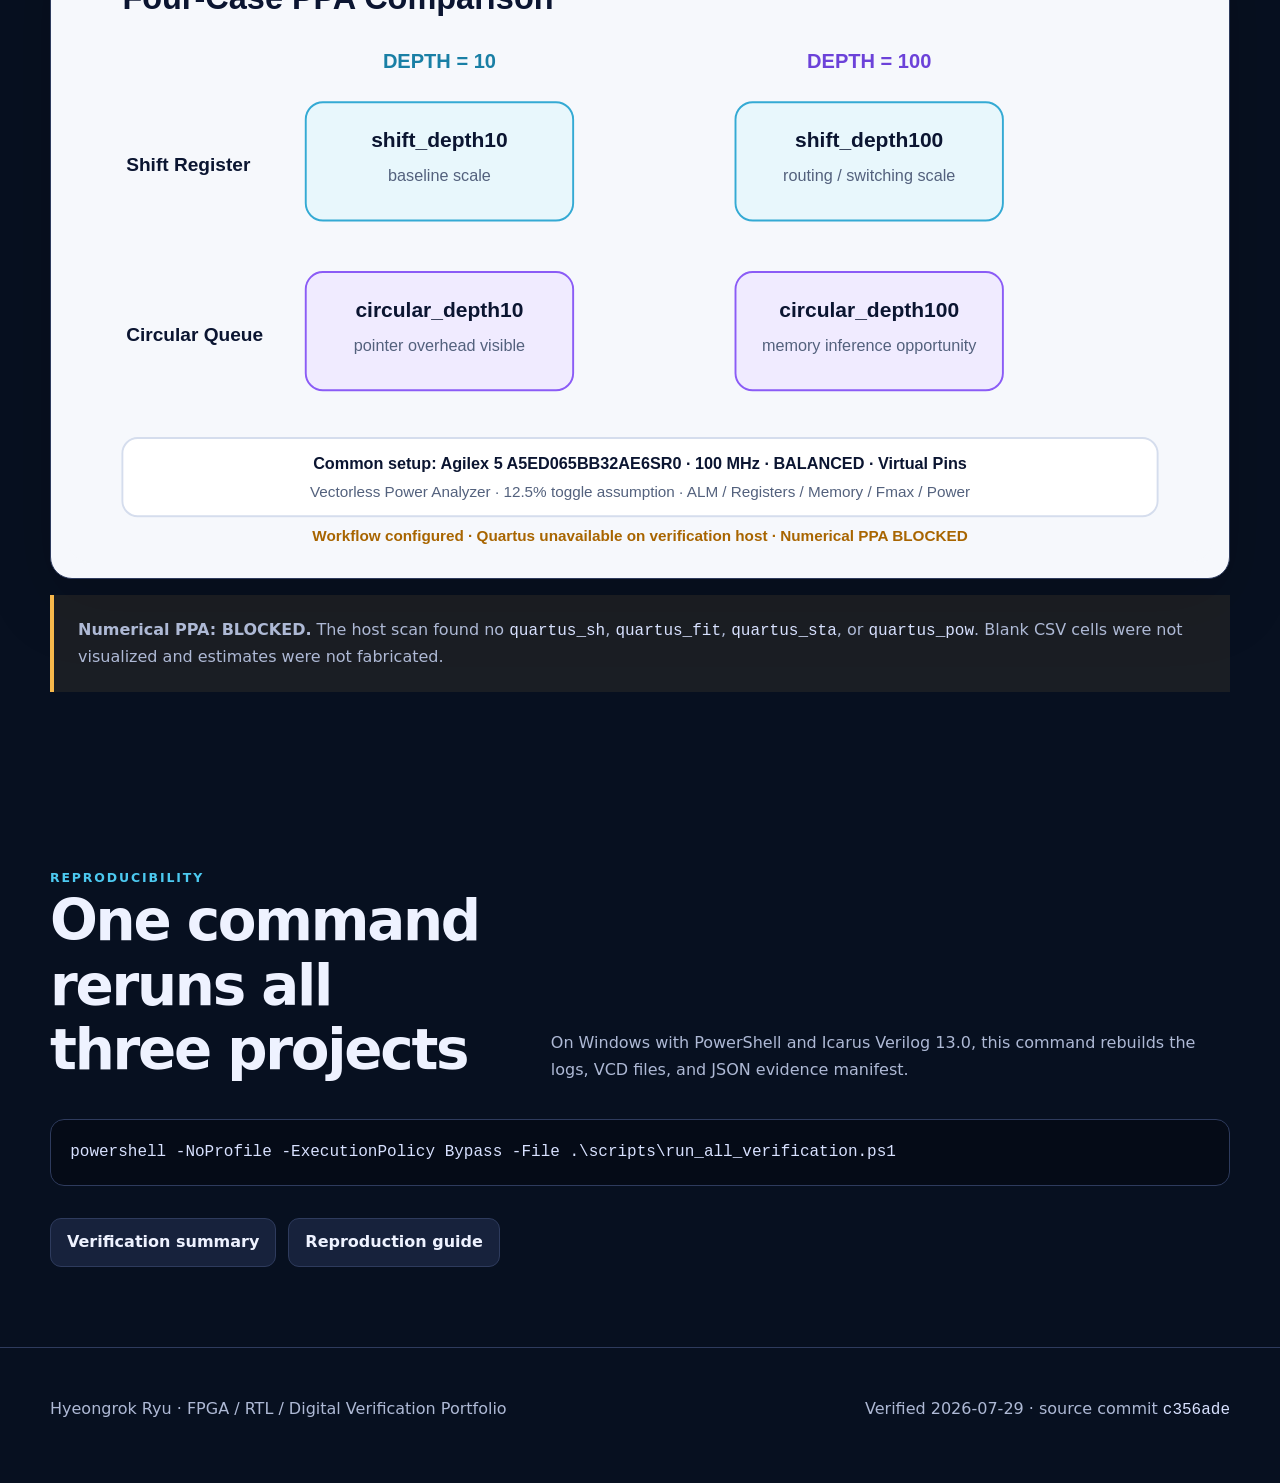
==== commit c6ad3398: "Add bilingual FPGA brief architecture redraws" ====
--- a/docs/en/index.html
+++ b/docs/en/index.html
@@ -24,6 +24,7 @@
       <a class="brand" href="#top"><span>FPGA</span> Delay Logic</a>
       <nav class="nav-links" aria-label="Primary navigation">
         <a href="#architecture">Architecture</a>
+        <a href="#brief-redraws">Brief redraws</a>
         <a href="#verification">Evidence</a>
         <a href="#status">Validation</a>
         <a class="button" href="../" lang="ko">한국어</a>
@@ -68,6 +69,26 @@
           <article class="card"><span class="tag">Project 2 · Scale</span><h3>Circular queue</h3><p><code>(write_ptr-iDelay) mod DEPTH</code> and one-slot writes preserve the delay behavior.</p><span class="status pass">Equivalence PASS</span></article>
           <article class="card"><span class="tag">Project 3 · DV</span><h3>Memory-based verification</h3><p>Input Driver, DUT, and Output Checker compare data, valid, and final output count.</p><span class="status pass">3 scenarios PASS</span></article>
         </div>
+      </div>
+    </section>
+
+    <section id="brief-redraws">
+      <div class="wrap">
+        <div class="section-head">
+          <div><div class="eyebrow">Brief-to-Architecture Redraws</div><h2>Project briefs, redrawn for engineering review</h2></div>
+          <p>Five pages across the three lecture PDFs were analyzed and reconciled with repository RTL and testbenches. These eight new diagrams are not source-slide captures; each is published as SVG with a PNG fallback.</p>
+        </div>
+        <div class="grid-2 diagram-grid">
+          <figure class="panel"><div class="visual dark"><picture><source srcset="../assets/en/architecture/project1_shift_register_datapath.svg" type="image/svg+xml"><img src="../assets/en/architecture/project1_shift_register_datapath.png" alt="Project 1 shift-register datapath and tap selection" width="1600" height="900"></picture></div><figcaption class="caption">P1 · data/valid pipeline and <code>iDelay=N → tap[N-1]</code></figcaption></figure>
+          <figure class="panel"><div class="visual dark"><picture><source srcset="../assets/en/architecture/project1_testbench_architecture.svg" type="image/svg+xml"><img src="../assets/en/architecture/project1_testbench_architecture.png" alt="Project 1 self-checking testbench architecture" width="1600" height="900"></picture></div><figcaption class="caption">P1 · stimulus, DUT, independent reference model, scoreboard</figcaption></figure>
+          <figure class="panel"><div class="visual dark"><picture><source srcset="../assets/en/architecture/project1_expected_timing.svg" type="image/svg+xml"><img src="../assets/en/architecture/project1_expected_timing.png" alt="Project 1 expected timing contract" width="1600" height="900"></picture></div><figcaption class="caption">P1 · cycle contract with sparse valid and dynamic delay</figcaption></figure>
+          <figure class="panel"><div class="visual dark"><picture><source srcset="../assets/en/architecture/project2_circular_queue_architecture.svg" type="image/svg+xml"><img src="../assets/en/architecture/project2_circular_queue_architecture.png" alt="Project 2 circular queue write pointer and read address" width="1600" height="900"></picture></div><figcaption class="caption">P2 · one-slot write and modulo read address</figcaption></figure>
+          <figure class="panel"><div class="visual dark"><picture><source srcset="../assets/en/architecture/project2_architecture_comparison.svg" type="image/svg+xml"><img src="../assets/en/architecture/project2_architecture_comparison.png" alt="Project 2 shift-register and circular-queue architecture comparison" width="1600" height="900"></picture></div><figcaption class="caption">P2 · one delay contract, different state-update cost</figcaption></figure>
+          <figure class="panel"><div class="visual dark"><picture><source srcset="../assets/en/architecture/project2_ppa_matrix.svg" type="image/svg+xml"><img src="../assets/en/architecture/project2_ppa_matrix.png" alt="Project 2 four controlled PPA configurations" width="1600" height="900"></picture></div><figcaption class="caption">P2 · Shift/Circular × DEPTH 10/100; numerical PPA remains BLOCKED</figcaption></figure>
+          <figure class="panel"><div class="visual dark"><picture><source srcset="../assets/en/architecture/project3_file_driven_verification.svg" type="image/svg+xml"><img src="../assets/en/architecture/project3_file_driven_verification.png" alt="Project 3 file-driven verification architecture" width="1600" height="900"></picture></div><figcaption class="caption">P3 · input/register/output files with Driver, DUT, and Checker</figcaption></figure>
+          <figure class="panel"><div class="visual dark"><picture><source srcset="../assets/en/architecture/project3_scenario_flow.svg" type="image/svg+xml"><img src="../assets/en/architecture/project3_scenario_flow.png" alt="Project 3 three-scenario execution flow" width="1600" height="900"></picture></div><figcaption class="caption">P3 · reset, continuous enable, and delay change under one checker</figcaption></figure>
+        </div>
+        <aside class="note" style="margin-top:1rem">Source boundary: the lecture material was used only to interpret requirements and concept flow. Public assets are original vector redraws; no source-slide image is included. See <a href="../assets/architecture/diagram_provenance.yaml">diagram_provenance.yaml</a> for the mapping.</aside>
       </div>
     </section>
 
--- a/docs/assets/site.css
+++ b/docs/assets/site.css
@@ -128,6 +128,9 @@
 .caption { margin: .8rem 0 0; color: var(--muted); font-size: .9rem; }
 .grid-3 { display: grid; grid-template-columns: repeat(3, 1fr); gap: 1rem; }
 .grid-2 { display: grid; grid-template-columns: repeat(2, 1fr); gap: 1rem; }
+.diagram-grid figure { margin: 0; }
+.diagram-grid .visual { padding: 0; background: var(--surface); }
+.diagram-grid .caption { margin: 0; padding: .9rem 1rem 1.05rem; }
 .card {
   padding: 1.55rem;
   border: 1px solid var(--line);
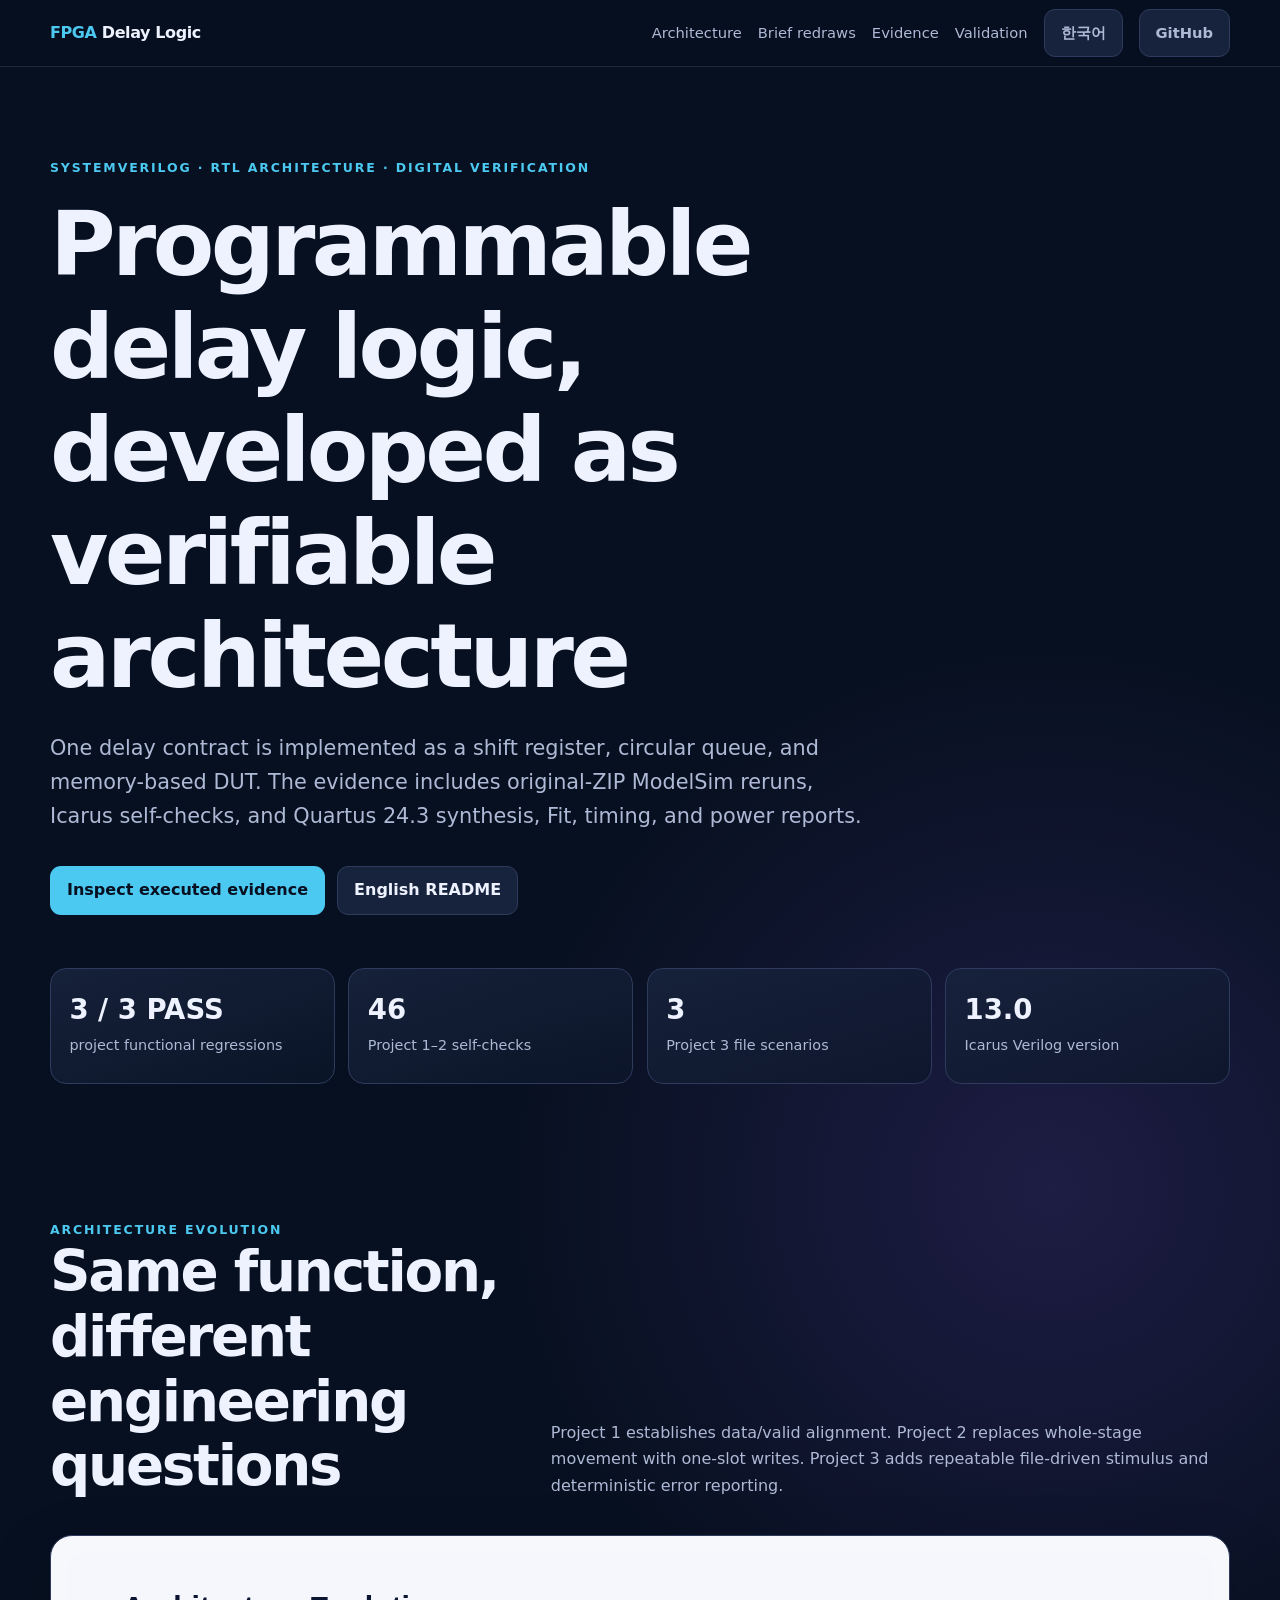
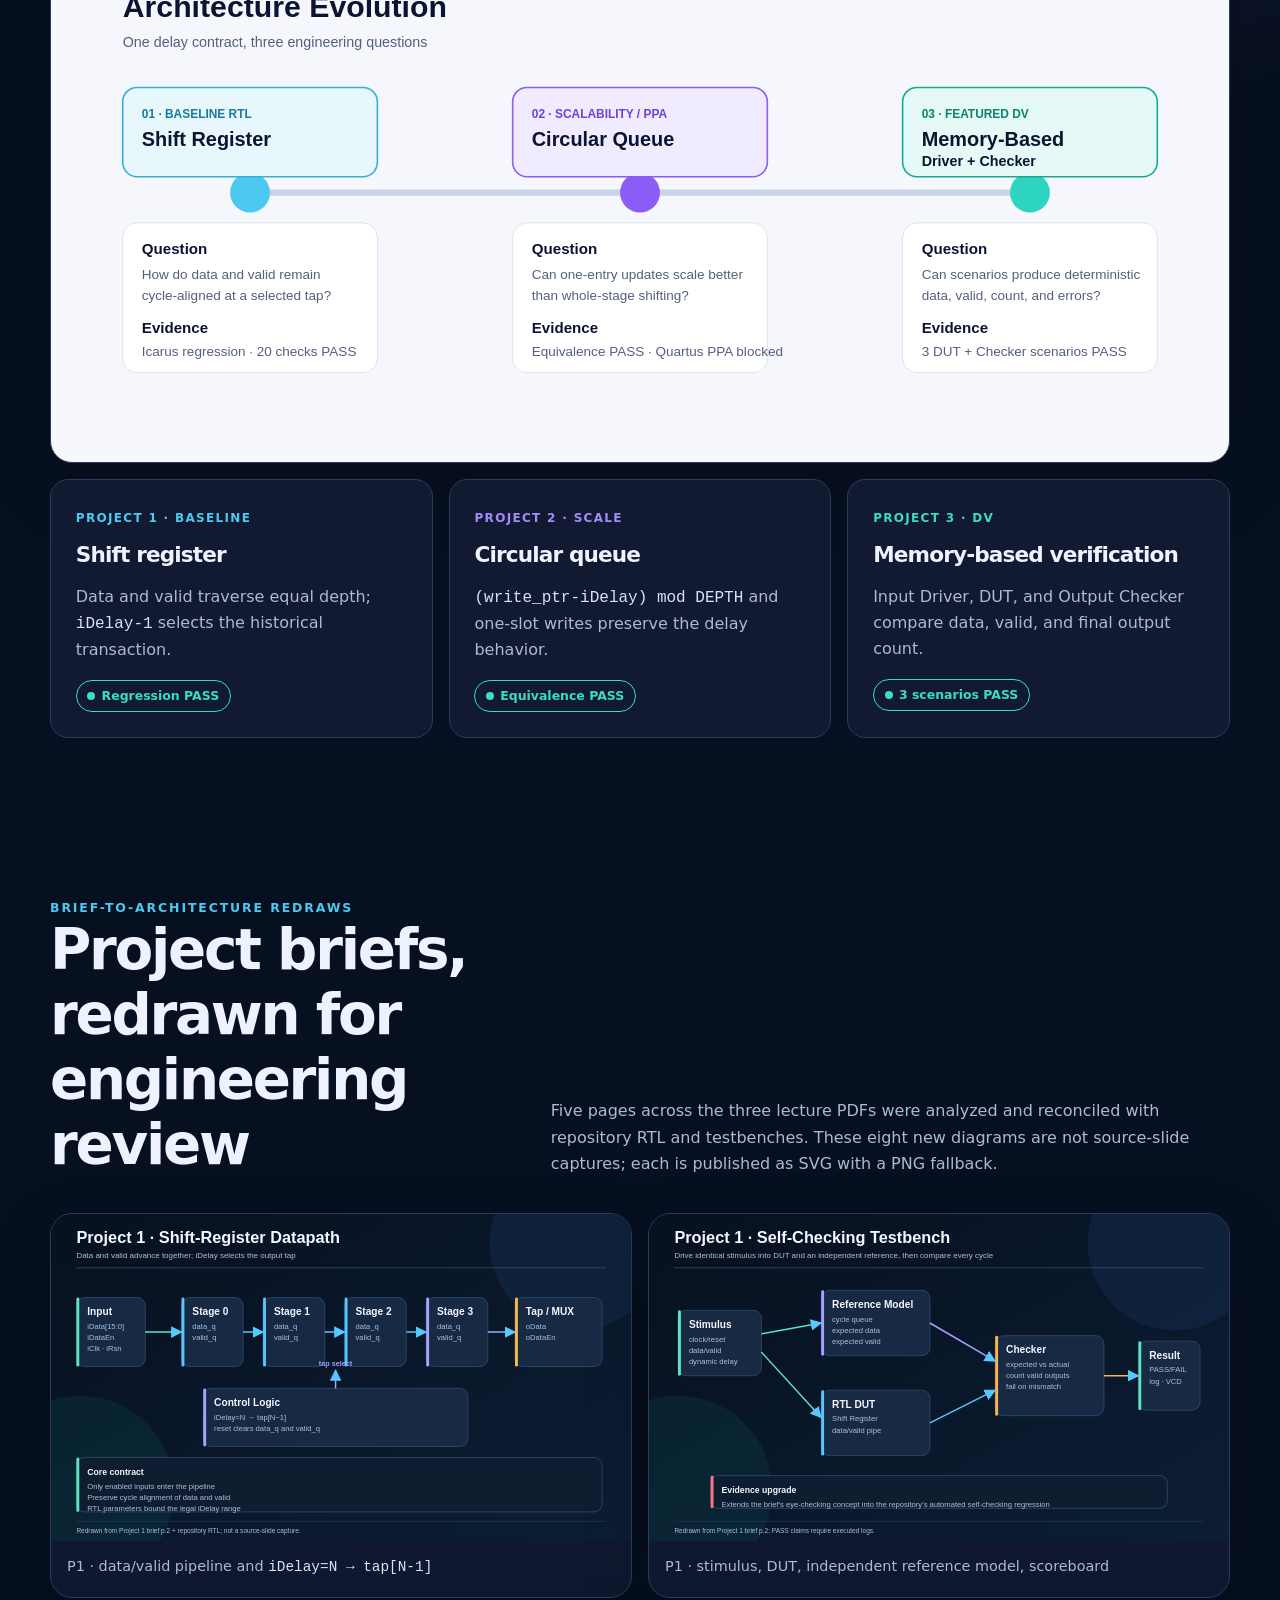
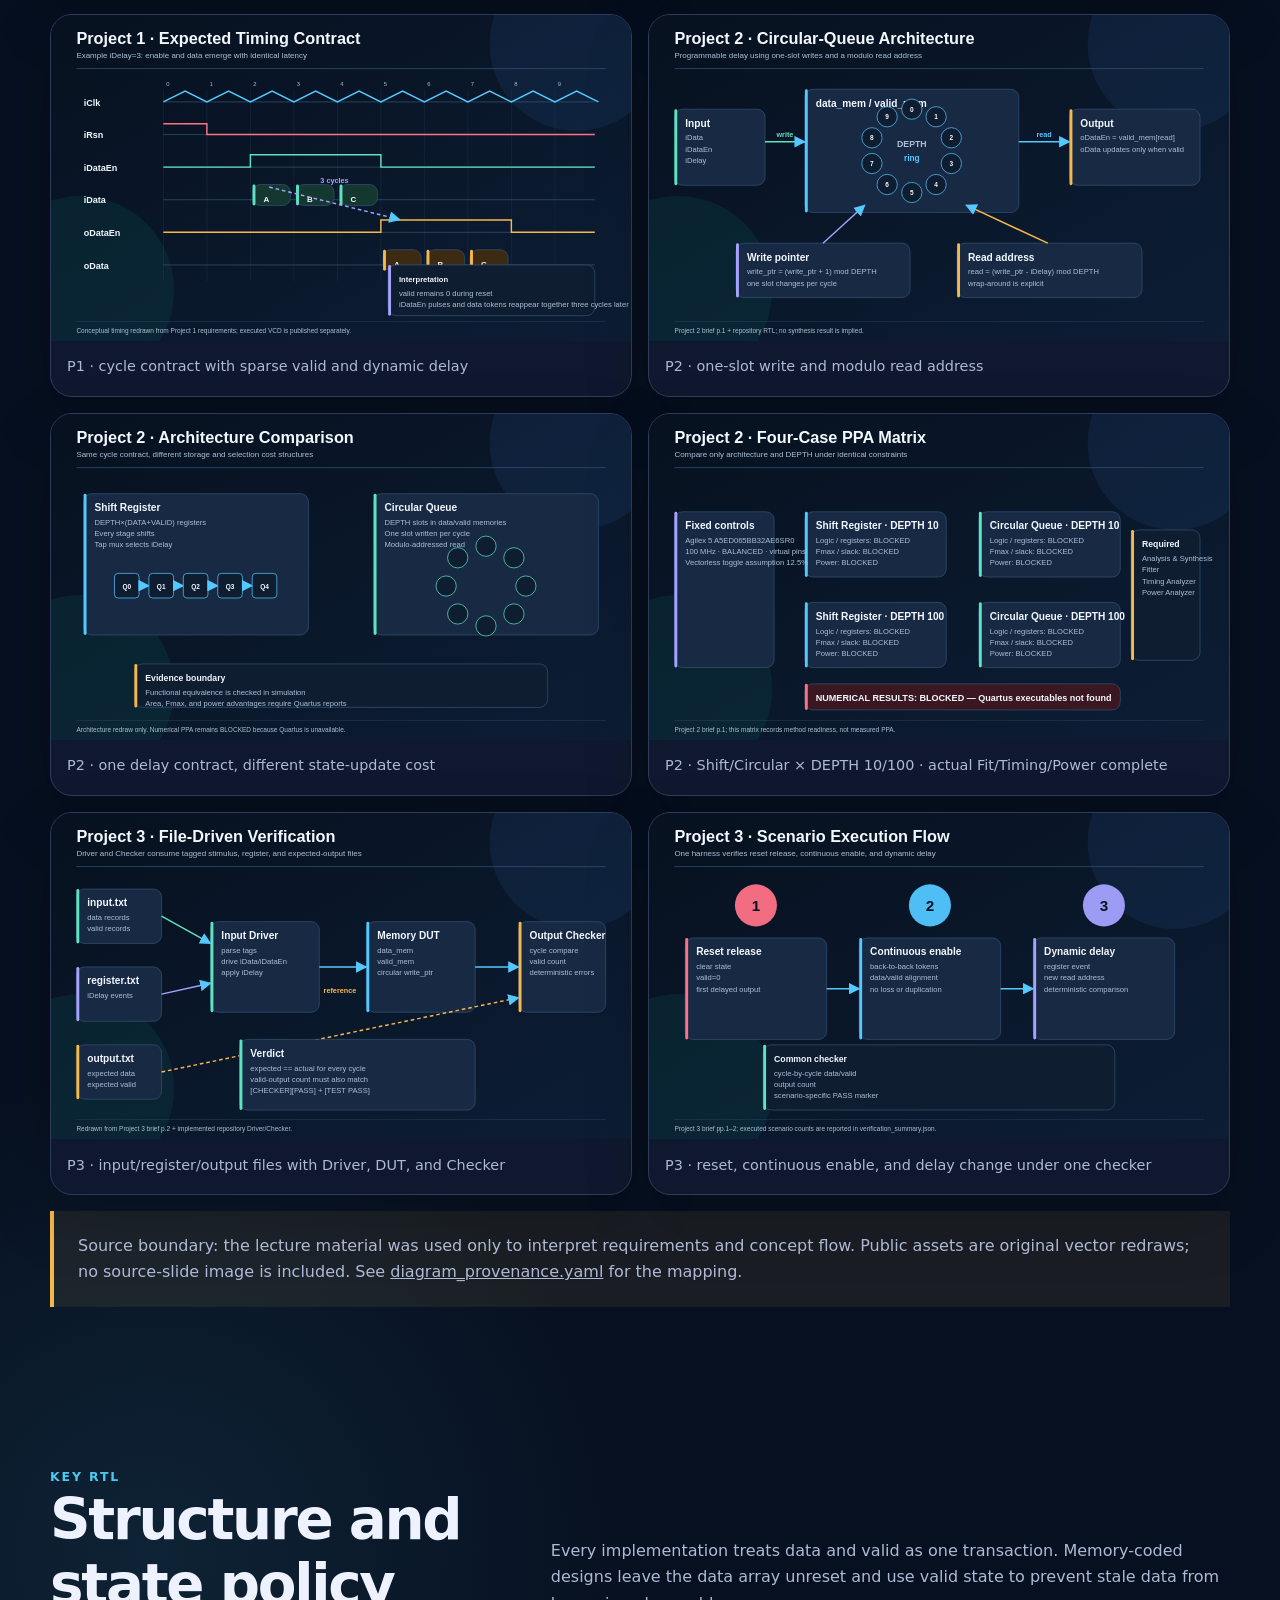
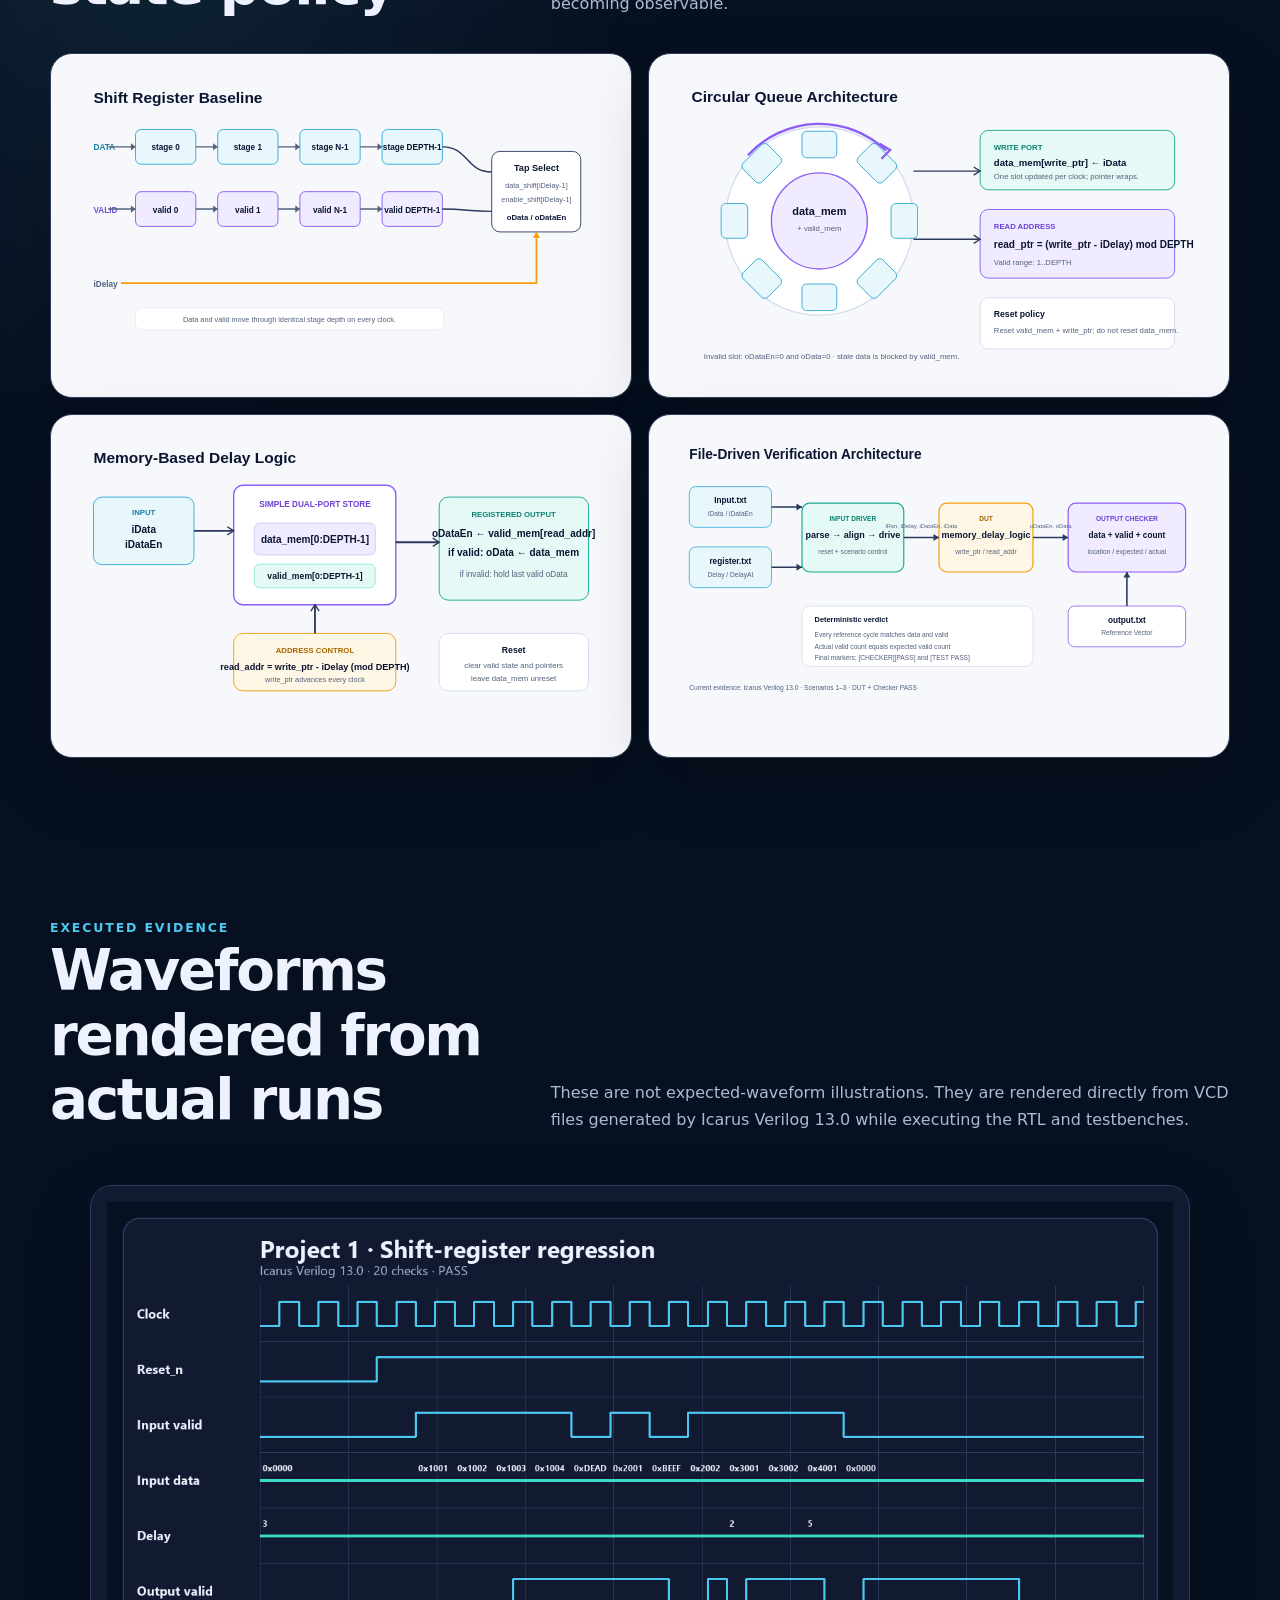
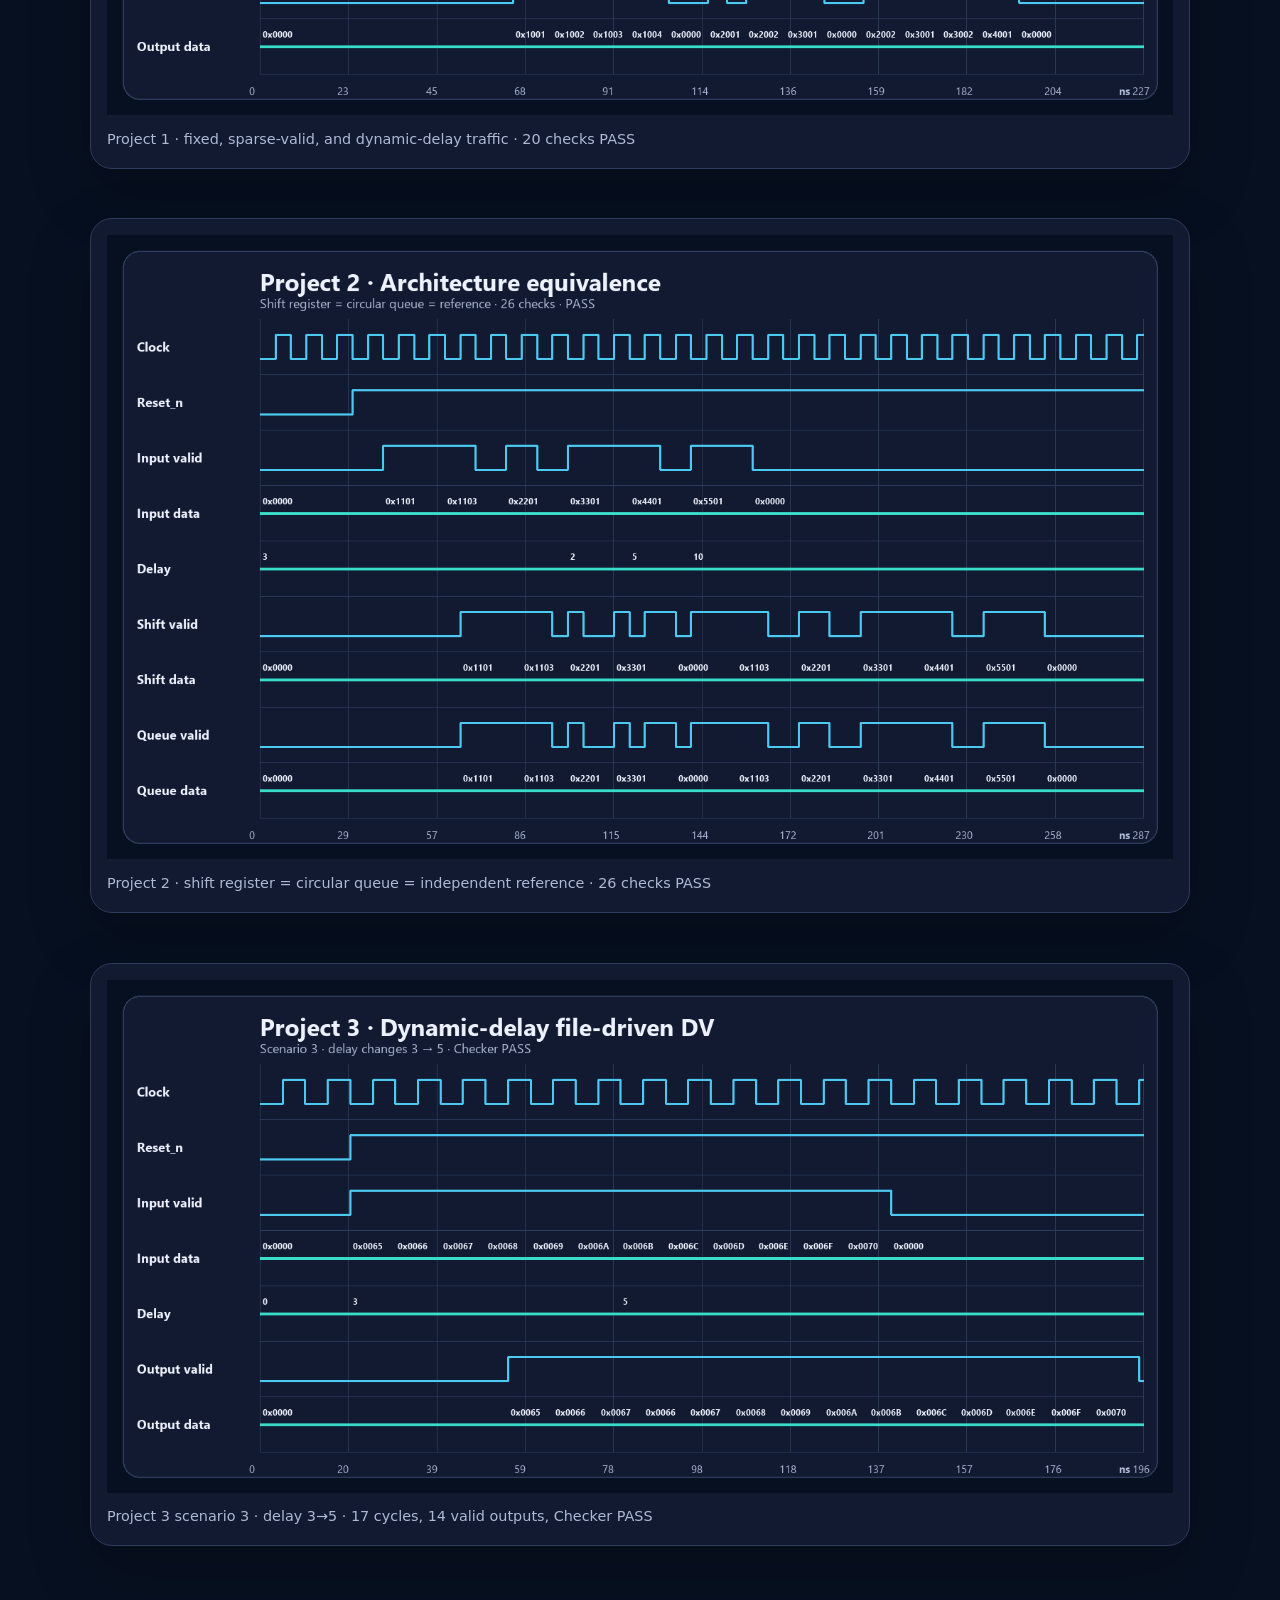
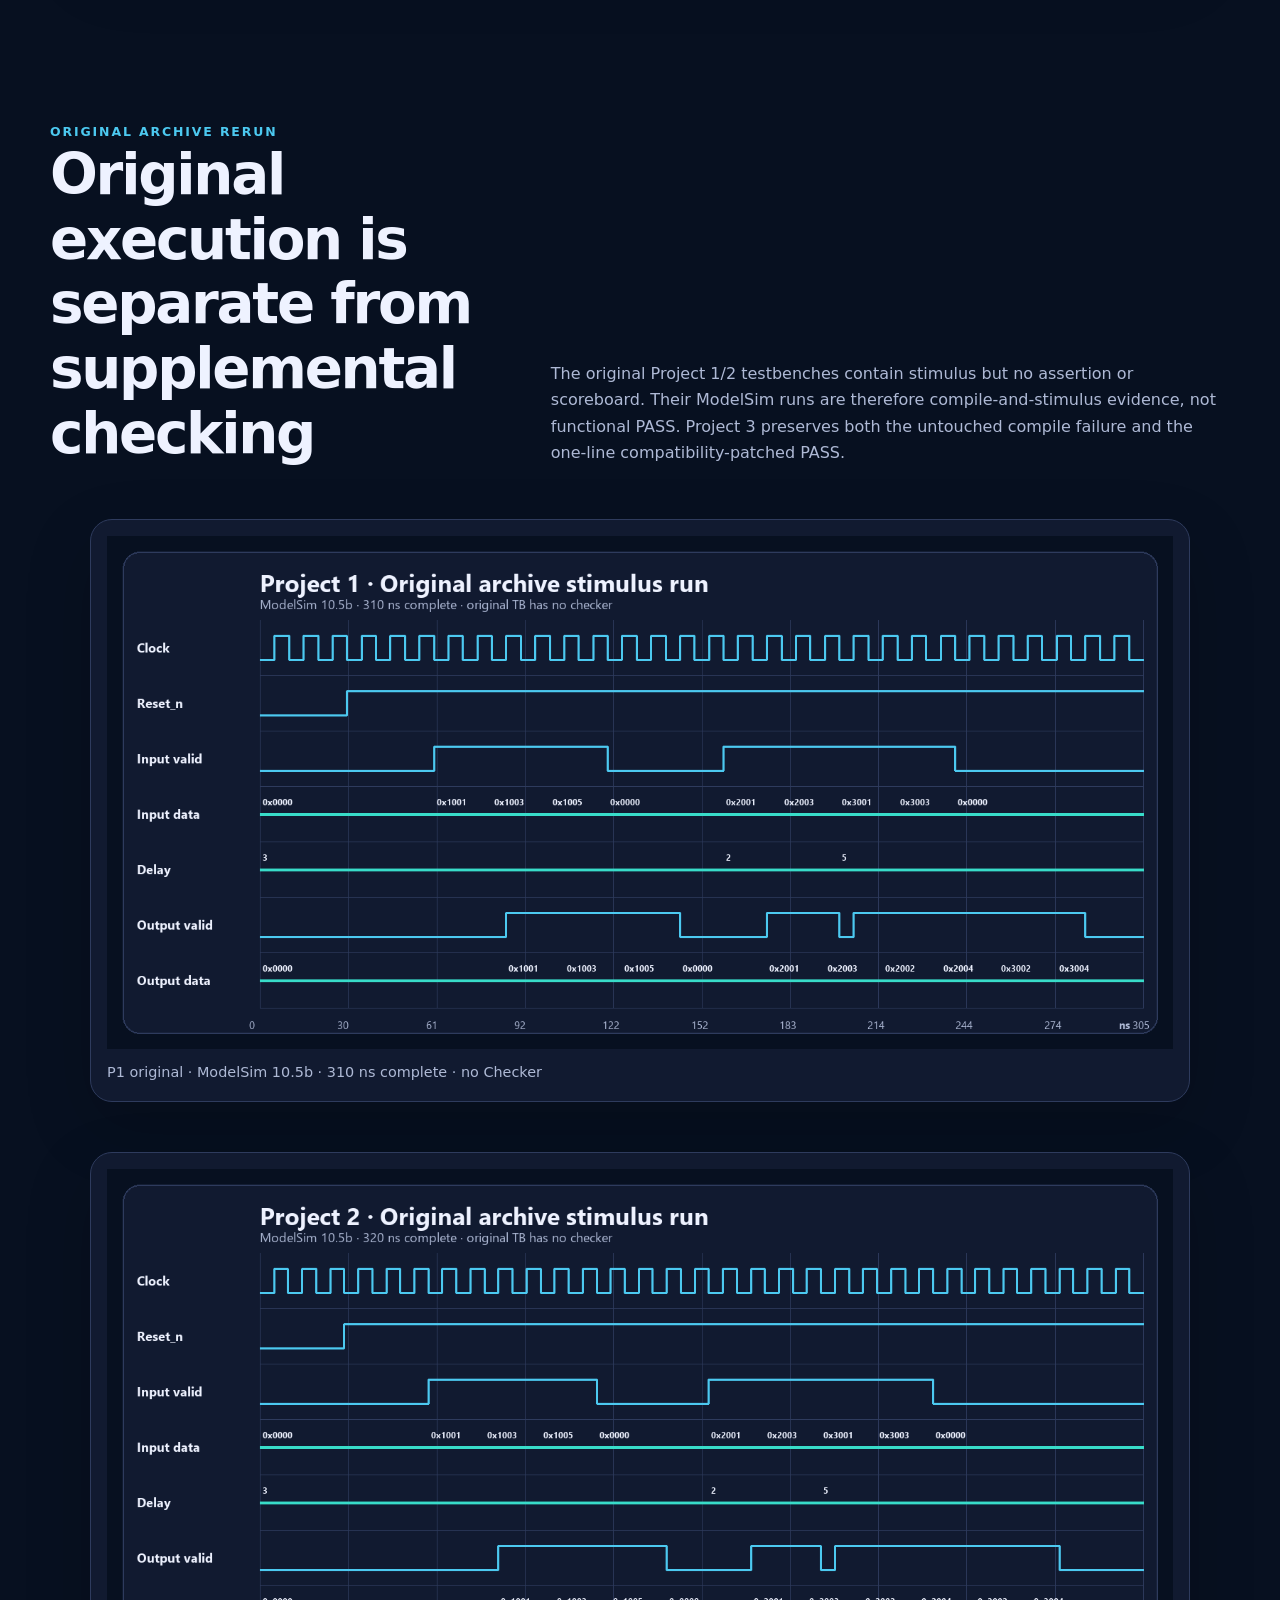
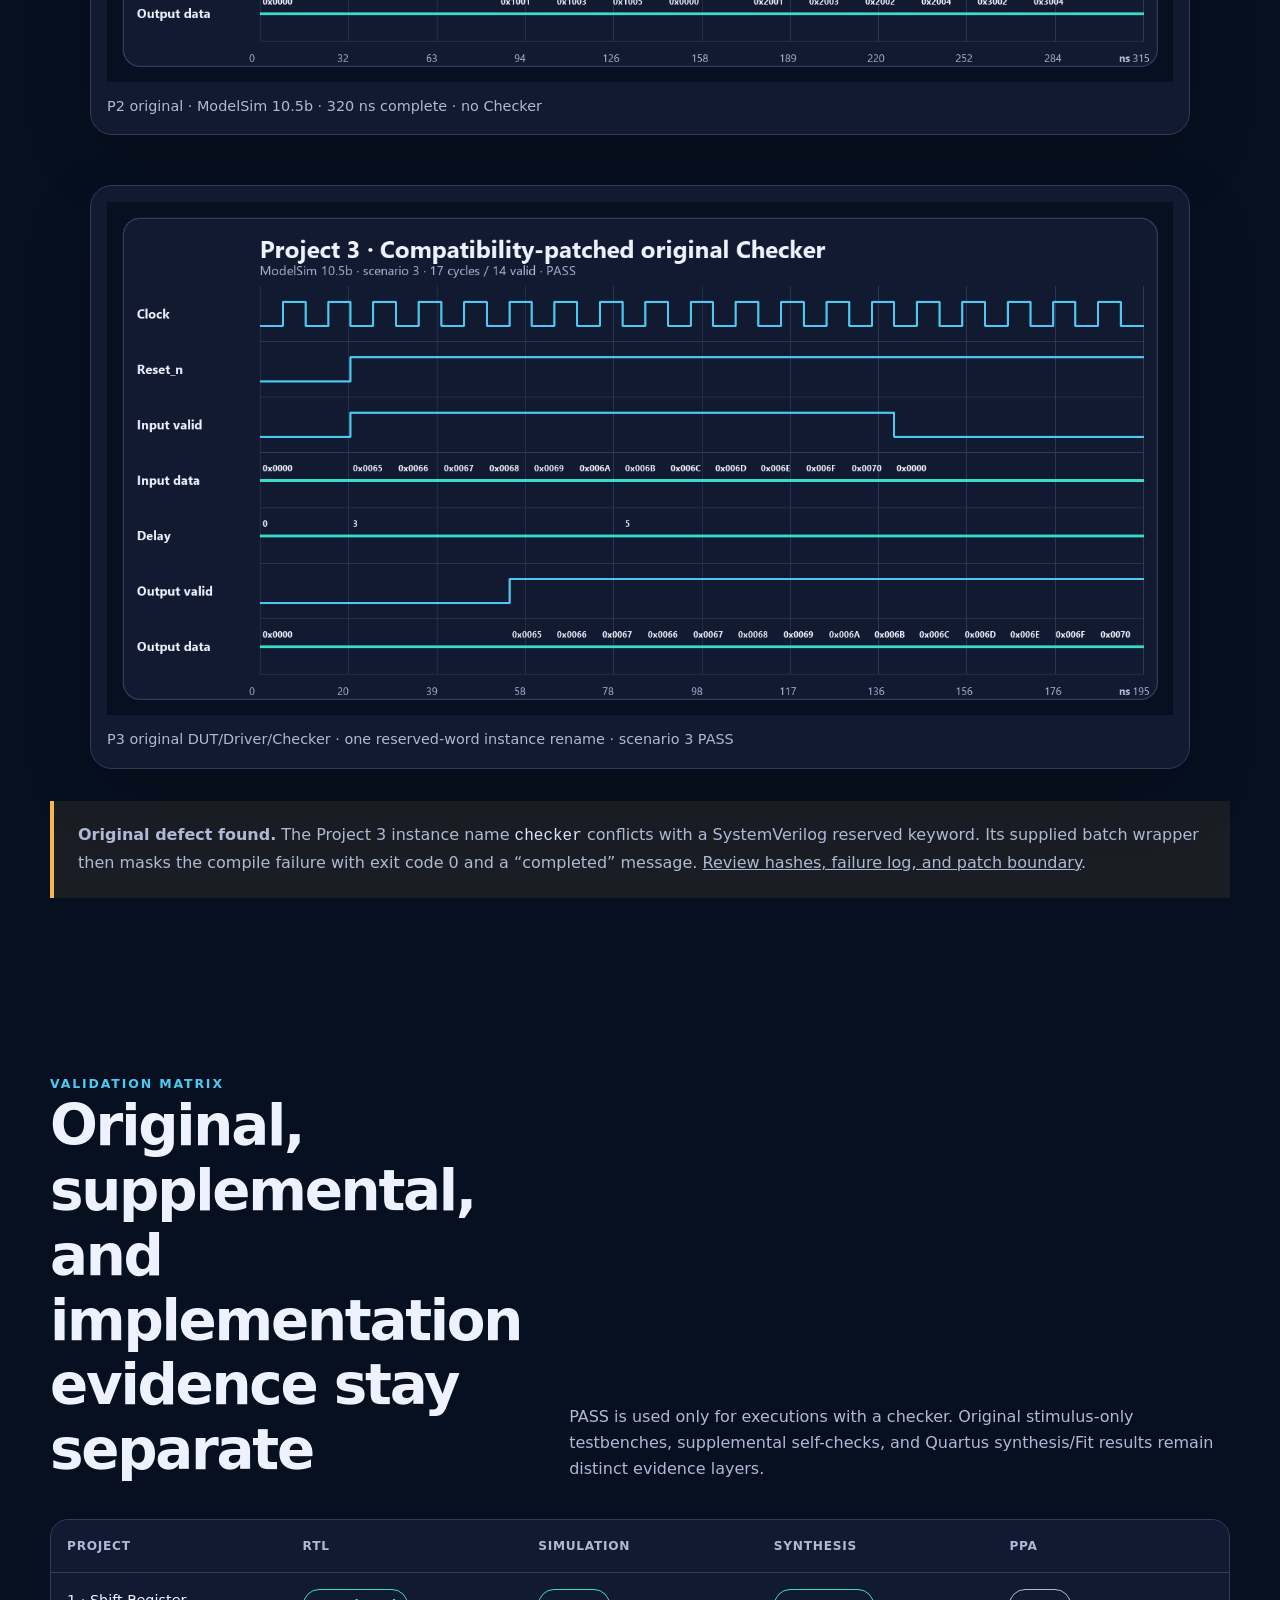
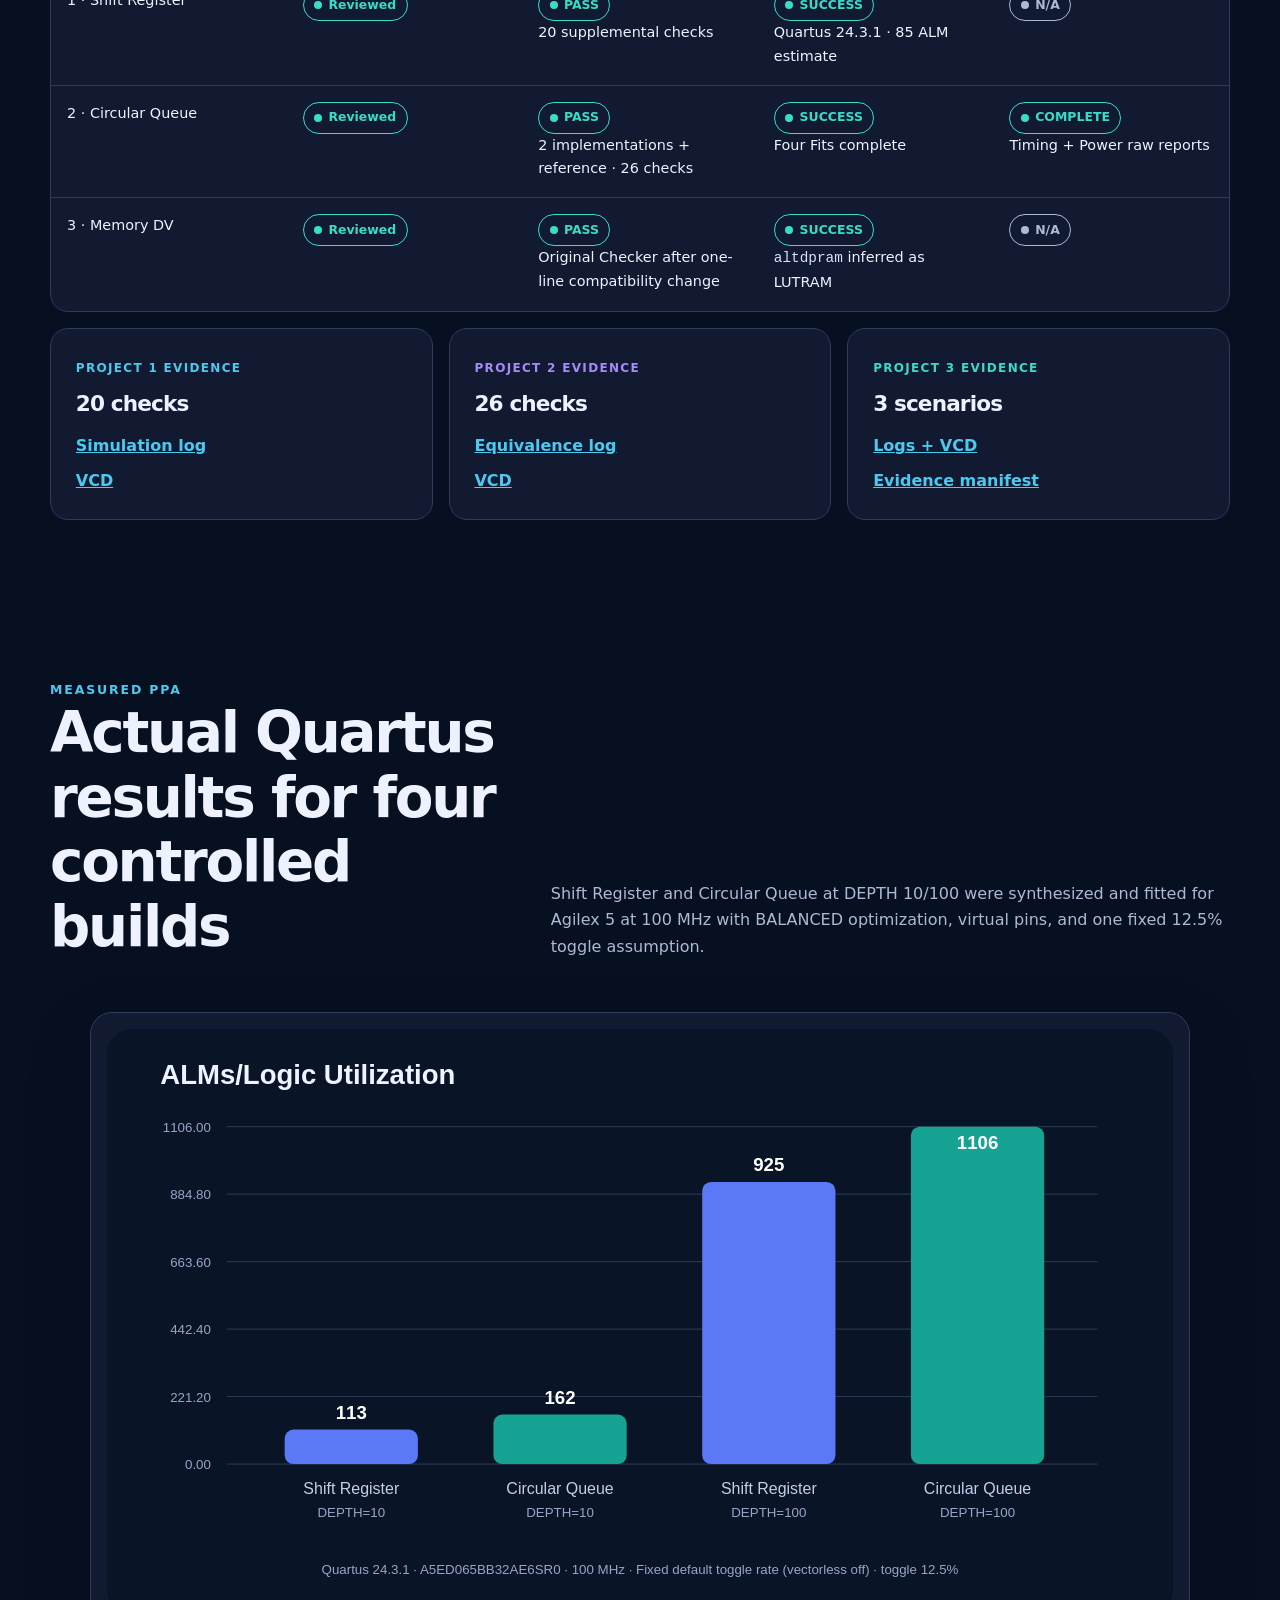
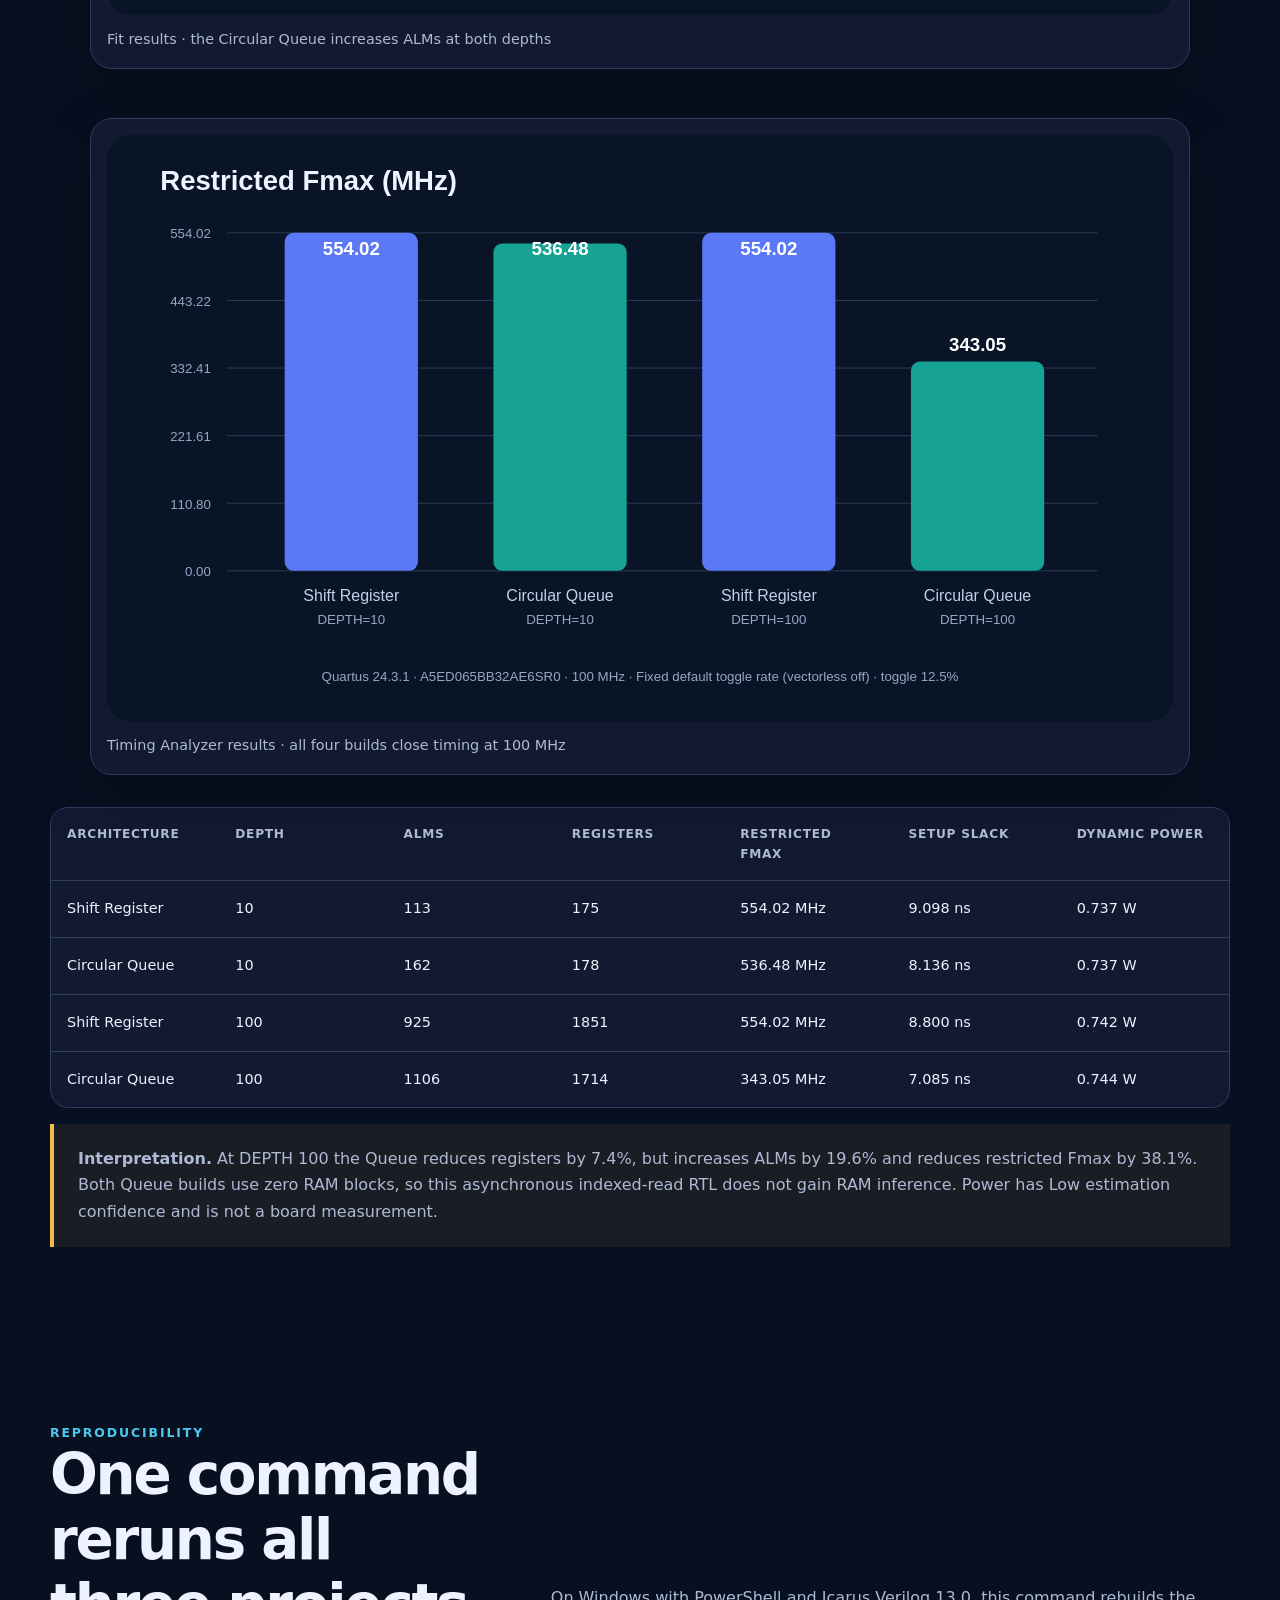
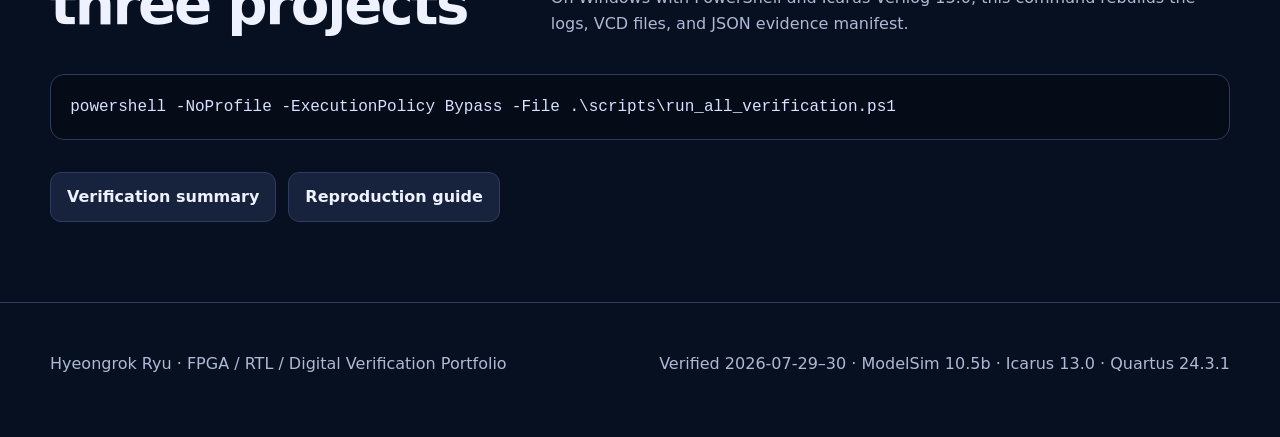
==== commit a635dcfc: "pages: replace blocked claims with executed evidence" ====
--- a/docs/en/index.html
+++ b/docs/en/index.html
@@ -38,7 +38,7 @@
       <div class="wrap">
         <div class="eyebrow">SystemVerilog · RTL Architecture · Digital Verification</div>
         <h1>Programmable delay logic,<br>developed as verifiable architecture</h1>
-        <p class="lead">One delay contract is implemented as a shift register, circular queue, and memory-based DUT. The portfolio includes actual Icarus Verilog 13.0 regression logs, VCD files, and rendered waveforms—not only design descriptions.</p>
+        <p class="lead">One delay contract is implemented as a shift register, circular queue, and memory-based DUT. The evidence includes original-ZIP ModelSim reruns, Icarus self-checks, and Quartus 24.3 synthesis, Fit, timing, and power reports.</p>
         <div class="hero-actions">
           <a class="button primary" href="#verification">Inspect executed evidence</a>
           <a class="button" href="https://github.com/Tontonjeong/fpga-delay-logic-design-verification/blob/main/README.md">English README</a>
@@ -84,7 +84,7 @@
           <figure class="panel"><div class="visual dark"><picture><source srcset="../assets/en/architecture/project1_expected_timing.svg" type="image/svg+xml"><img src="../assets/en/architecture/project1_expected_timing.png" alt="Project 1 expected timing contract" width="1600" height="900"></picture></div><figcaption class="caption">P1 · cycle contract with sparse valid and dynamic delay</figcaption></figure>
           <figure class="panel"><div class="visual dark"><picture><source srcset="../assets/en/architecture/project2_circular_queue_architecture.svg" type="image/svg+xml"><img src="../assets/en/architecture/project2_circular_queue_architecture.png" alt="Project 2 circular queue write pointer and read address" width="1600" height="900"></picture></div><figcaption class="caption">P2 · one-slot write and modulo read address</figcaption></figure>
           <figure class="panel"><div class="visual dark"><picture><source srcset="../assets/en/architecture/project2_architecture_comparison.svg" type="image/svg+xml"><img src="../assets/en/architecture/project2_architecture_comparison.png" alt="Project 2 shift-register and circular-queue architecture comparison" width="1600" height="900"></picture></div><figcaption class="caption">P2 · one delay contract, different state-update cost</figcaption></figure>
-          <figure class="panel"><div class="visual dark"><picture><source srcset="../assets/en/architecture/project2_ppa_matrix.svg" type="image/svg+xml"><img src="../assets/en/architecture/project2_ppa_matrix.png" alt="Project 2 four controlled PPA configurations" width="1600" height="900"></picture></div><figcaption class="caption">P2 · Shift/Circular × DEPTH 10/100; numerical PPA remains BLOCKED</figcaption></figure>
+          <figure class="panel"><div class="visual dark"><picture><source srcset="../assets/en/architecture/project2_ppa_matrix.svg" type="image/svg+xml"><img src="../assets/en/architecture/project2_ppa_matrix.png" alt="Project 2 four controlled PPA configurations" width="1600" height="900"></picture></div><figcaption class="caption">P2 · Shift/Circular × DEPTH 10/100 · actual Fit/Timing/Power complete</figcaption></figure>
           <figure class="panel"><div class="visual dark"><picture><source srcset="../assets/en/architecture/project3_file_driven_verification.svg" type="image/svg+xml"><img src="../assets/en/architecture/project3_file_driven_verification.png" alt="Project 3 file-driven verification architecture" width="1600" height="900"></picture></div><figcaption class="caption">P3 · input/register/output files with Driver, DUT, and Checker</figcaption></figure>
           <figure class="panel"><div class="visual dark"><picture><source srcset="../assets/en/architecture/project3_scenario_flow.svg" type="image/svg+xml"><img src="../assets/en/architecture/project3_scenario_flow.png" alt="Project 3 three-scenario execution flow" width="1600" height="900"></picture></div><figcaption class="caption">P3 · reset, continuous enable, and delay change under one checker</figcaption></figure>
         </div>
@@ -111,7 +111,7 @@
       <div class="wrap">
         <div class="section-head">
           <div><div class="eyebrow">Executed Evidence</div><h2>Waveforms rendered from actual runs</h2></div>
-          <p>These are not expected-waveform illustrations. They are rendered directly from VCD files generated by Icarus Verilog 13.0 while executing RTL and testbenches from commit <code>c356ade</code>.</p>
+          <p>These are not expected-waveform illustrations. They are rendered directly from VCD files generated by Icarus Verilog 13.0 while executing the RTL and testbenches.</p>
         </div>
         <div class="waveforms">
           <figure class="panel visual dark"><img src="../assets/en/results/project1_waveform.png" alt="Project 1 shift-register regression PASS waveform" width="1500" height="722"><figcaption class="caption">Project 1 · fixed, sparse-valid, and dynamic-delay traffic · 20 checks PASS</figcaption></figure>
@@ -121,19 +121,34 @@
       </div>
     </section>
 
+    <section id="archive-evidence">
+      <div class="wrap">
+        <div class="section-head">
+          <div><div class="eyebrow">Original Archive Rerun</div><h2>Original execution is separate from supplemental checking</h2></div>
+          <p>The original Project 1/2 testbenches contain stimulus but no assertion or scoreboard. Their ModelSim runs are therefore compile-and-stimulus evidence, not functional PASS. Project 3 preserves both the untouched compile failure and the one-line compatibility-patched PASS.</p>
+        </div>
+        <div class="waveforms">
+          <figure class="panel visual dark"><img src="../assets/en/results/project1_original_modelsim_waveform.png" alt="Project 1 original archive ModelSim stimulus waveform" width="1500" height="722"><figcaption class="caption">P1 original · ModelSim 10.5b · 310 ns complete · no Checker</figcaption></figure>
+          <figure class="panel visual dark"><img src="../assets/en/results/project2_original_modelsim_waveform.png" alt="Project 2 original archive ModelSim stimulus waveform" width="1500" height="722"><figcaption class="caption">P2 original · ModelSim 10.5b · 320 ns complete · no Checker</figcaption></figure>
+          <figure class="panel visual dark"><img src="../assets/en/results/project3_modelsim_compatibility_patch_waveform.png" alt="Project 3 original Checker after compatibility patch and ModelSim PASS" width="1500" height="722"><figcaption class="caption">P3 original DUT/Driver/Checker · one reserved-word instance rename · scenario 3 PASS</figcaption></figure>
+        </div>
+        <p class="note"><strong>Original defect found.</strong> The Project 3 instance name <code>checker</code> conflicts with a SystemVerilog reserved keyword. Its supplied batch wrapper then masks the compile failure with exit code 0 and a “completed” message. <a href="https://github.com/Tontonjeong/fpga-delay-logic-design-verification/blob/main/docs/source-provenance.md">Review hashes, failure log, and patch boundary</a>.</p>
+      </div>
+    </section>
+
     <section id="status">
       <div class="wrap">
         <div class="section-head">
-          <div><div class="eyebrow">Validation Matrix</div><h2>PASS and BLOCKED are separate states</h2></div>
-          <p>Functional simulation is labeled PASS only where an executed log exists. Synthesis and numerical PPA remain BLOCKED because Quartus was not installed on the verification host.</p>
+          <div><div class="eyebrow">Validation Matrix</div><h2>Original, supplemental, and implementation evidence stay separate</h2></div>
+          <p>PASS is used only for executions with a checker. Original stimulus-only testbenches, supplemental self-checks, and Quartus synthesis/Fit results remain distinct evidence layers.</p>
         </div>
         <div class="table-wrap">
           <table>
             <thead><tr><th>Project</th><th>RTL</th><th>Simulation</th><th>Synthesis</th><th>PPA</th></tr></thead>
             <tbody>
-              <tr><td data-label="Project">1 · Shift Register</td><td data-label="RTL"><span class="status pass">Reviewed</span></td><td data-label="Simulation"><span class="status pass">PASS</span><br>Icarus 13.0 · 20 checks</td><td data-label="Synthesis"><span class="status blocked">BLOCKED</span><br>Quartus unavailable</td><td data-label="PPA"><span class="status na">N/A</span></td></tr>
-              <tr><td data-label="Project">2 · Circular Queue</td><td data-label="RTL"><span class="status pass">Reviewed</span></td><td data-label="Simulation"><span class="status pass">PASS</span><br>2 implementations + reference · 26 checks</td><td data-label="Synthesis"><span class="status blocked">BLOCKED</span><br>Quartus unavailable</td><td data-label="PPA"><span class="status blocked">BLOCKED</span><br>No Fit/Timing/Power reports</td></tr>
-              <tr><td data-label="Project">3 · Memory DV</td><td data-label="RTL"><span class="status pass">Reviewed</span></td><td data-label="Simulation"><span class="status pass">PASS</span><br>Scenarios 1–3 · Checker + Test PASS</td><td data-label="Synthesis"><span class="status blocked">BLOCKED</span><br>Quartus unavailable</td><td data-label="PPA"><span class="status na">N/A</span></td></tr>
+              <tr><td data-label="Project">1 · Shift Register</td><td data-label="RTL"><span class="status pass">Reviewed</span></td><td data-label="Simulation"><span class="status pass">PASS</span><br>20 supplemental checks</td><td data-label="Synthesis"><span class="status pass">SUCCESS</span><br>Quartus 24.3.1 · 85 ALM estimate</td><td data-label="PPA"><span class="status na">N/A</span></td></tr>
+              <tr><td data-label="Project">2 · Circular Queue</td><td data-label="RTL"><span class="status pass">Reviewed</span></td><td data-label="Simulation"><span class="status pass">PASS</span><br>2 implementations + reference · 26 checks</td><td data-label="Synthesis"><span class="status pass">SUCCESS</span><br>Four Fits complete</td><td data-label="PPA"><span class="status pass">COMPLETE</span><br>Timing + Power raw reports</td></tr>
+              <tr><td data-label="Project">3 · Memory DV</td><td data-label="RTL"><span class="status pass">Reviewed</span></td><td data-label="Simulation"><span class="status pass">PASS</span><br>Original Checker after one-line compatibility change</td><td data-label="Synthesis"><span class="status pass">SUCCESS</span><br><code>altdpram</code> inferred as LUTRAM</td><td data-label="PPA"><span class="status na">N/A</span></td></tr>
             </tbody>
           </table>
         </div>
@@ -148,11 +163,23 @@
     <section id="ppa">
       <div class="wrap">
         <div class="section-head">
-          <div><div class="eyebrow">PPA Boundary</div><h2>Method prepared, numbers not claimed</h2></div>
-          <p>Four DEPTH 10/100 projects share device, clock, optimization, virtual-pin, and toggle assumptions. Without Quartus Fit, Timing, and Power reports, no area, Fmax, or power advantage is published.</p>
-        </div>
-        <div class="panel visual"><picture><source srcset="../assets/en/ppa/ppa_comparison_matrix.svg" type="image/svg+xml"><img src="../assets/en/ppa/ppa_comparison_matrix.png" alt="Four-case PPA method and BLOCKED numerical status" width="1200" height="650"></picture></div>
-        <p class="note"><strong>Numerical PPA: BLOCKED.</strong> The host scan found no <code>quartus_sh</code>, <code>quartus_fit</code>, <code>quartus_sta</code>, or <code>quartus_pow</code>. Blank CSV cells were not visualized and estimates were not fabricated.</p>
+          <div><div class="eyebrow">Measured PPA</div><h2>Actual Quartus results for four controlled builds</h2></div>
+          <p>Shift Register and Circular Queue at DEPTH 10/100 were synthesized and fitted for Agilex 5 at 100 MHz with BALANCED optimization, virtual pins, and one fixed 12.5% toggle assumption.</p>
+        </div>
+        <div class="waveforms">
+          <figure class="panel visual dark"><img src="../assets/en/ppa/actual/alm_comparison.svg" alt="Actual Quartus 24.3 ALM comparison for four builds" width="1200" height="660"><figcaption class="caption">Fit results · the Circular Queue increases ALMs at both depths</figcaption></figure>
+          <figure class="panel visual dark"><img src="../assets/en/ppa/actual/restricted_fmax_comparison.svg" alt="Actual restricted Fmax comparison for four builds" width="1200" height="660"><figcaption class="caption">Timing Analyzer results · all four builds close timing at 100 MHz</figcaption></figure>
+        </div>
+        <div class="table-wrap" style="margin-top:1rem"><table>
+          <thead><tr><th>Architecture</th><th>DEPTH</th><th>ALMs</th><th>Registers</th><th>Restricted Fmax</th><th>Setup slack</th><th>Dynamic power</th></tr></thead>
+          <tbody>
+            <tr><td>Shift Register</td><td>10</td><td>113</td><td>175</td><td>554.02 MHz</td><td>9.098 ns</td><td>0.737 W</td></tr>
+            <tr><td>Circular Queue</td><td>10</td><td>162</td><td>178</td><td>536.48 MHz</td><td>8.136 ns</td><td>0.737 W</td></tr>
+            <tr><td>Shift Register</td><td>100</td><td>925</td><td>1851</td><td>554.02 MHz</td><td>8.800 ns</td><td>0.742 W</td></tr>
+            <tr><td>Circular Queue</td><td>100</td><td>1106</td><td>1714</td><td>343.05 MHz</td><td>7.085 ns</td><td>0.744 W</td></tr>
+          </tbody>
+        </table></div>
+        <p class="note"><strong>Interpretation.</strong> At DEPTH 100 the Queue reduces registers by 7.4%, but increases ALMs by 19.6% and reduces restricted Fmax by 38.1%. Both Queue builds use zero RAM blocks, so this asynchronous indexed-read RTL does not gain RAM inference. Power has Low estimation confidence and is not a board measurement.</p>
       </div>
     </section>
 
@@ -171,7 +198,7 @@
   <footer class="footer">
     <div class="wrap footer-inner">
       <div>Hyeongrok Ryu · FPGA / RTL / Digital Verification Portfolio</div>
-      <div>Verified 2026-07-29 · source commit <code>c356ade</code></div>
+      <div>Verified 2026-07-29–30 · ModelSim 10.5b · Icarus 13.0 · Quartus 24.3.1</div>
     </div>
   </footer>
 </body>
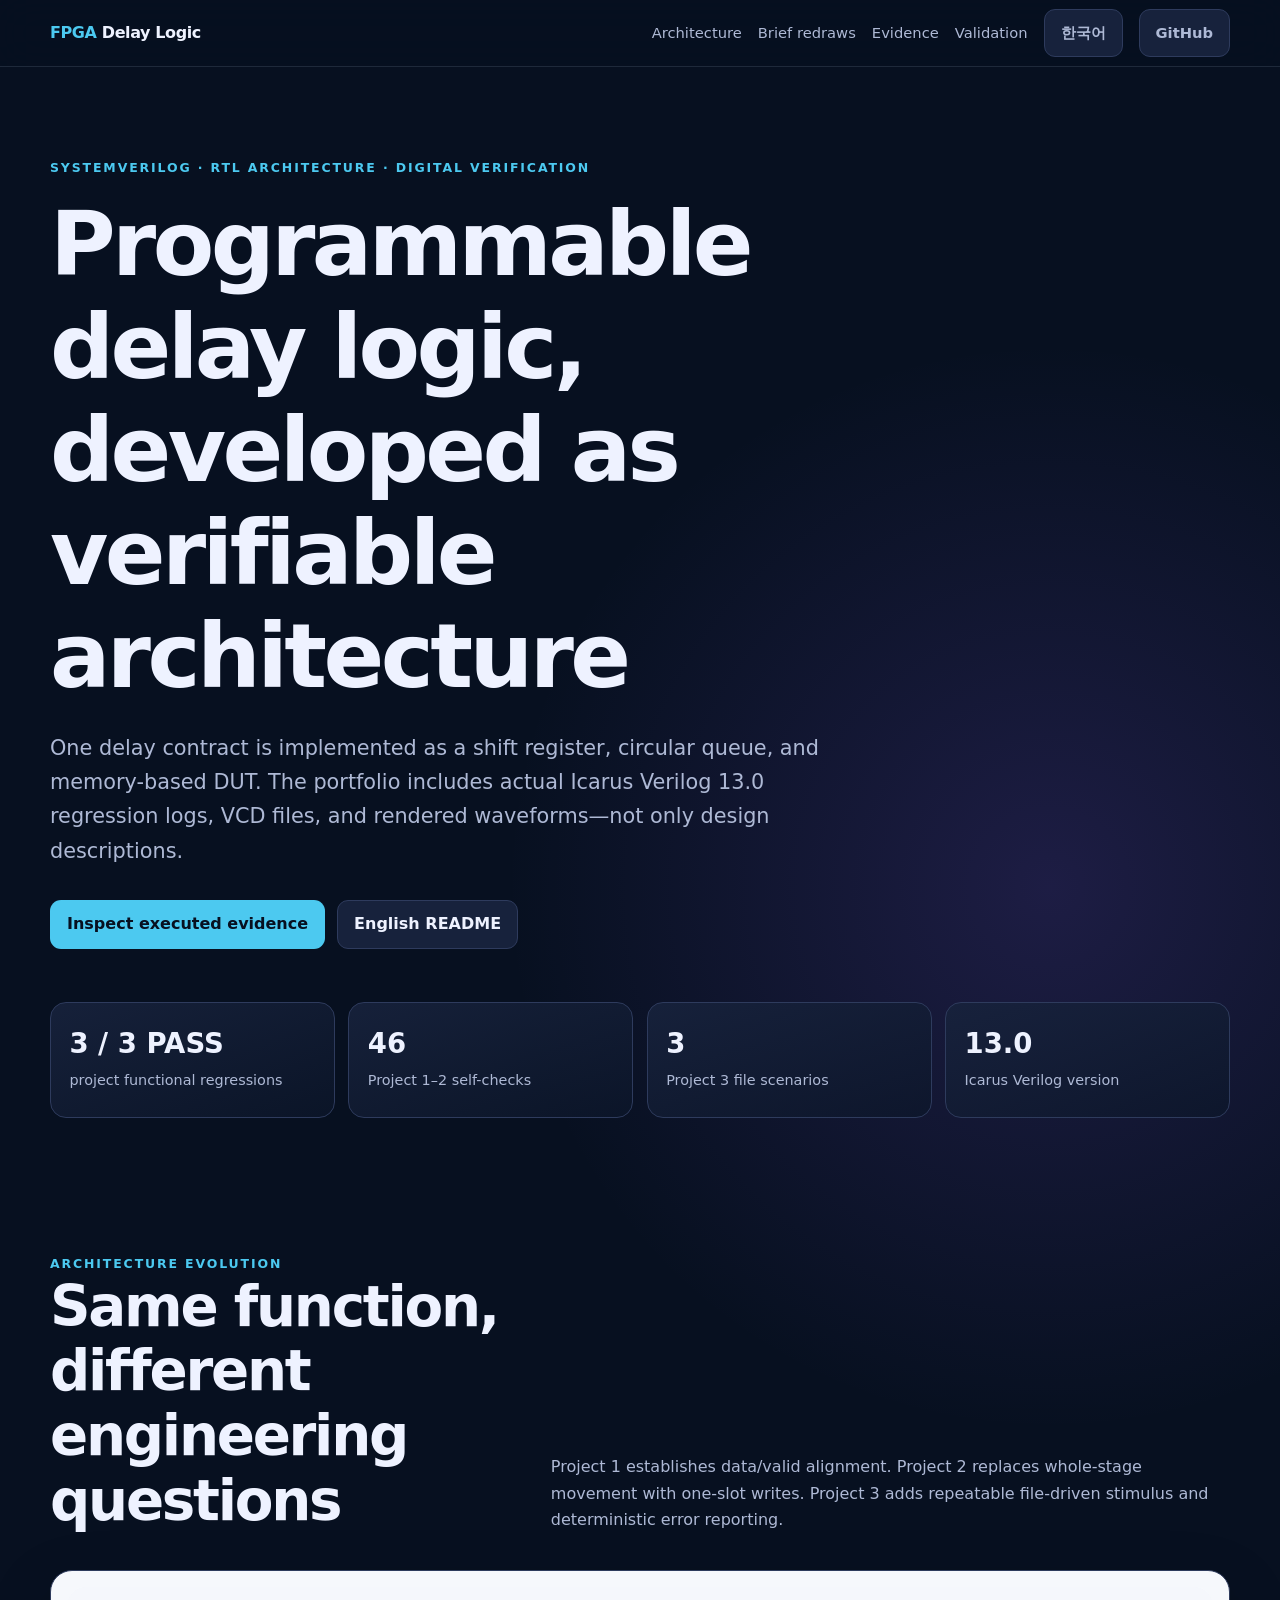
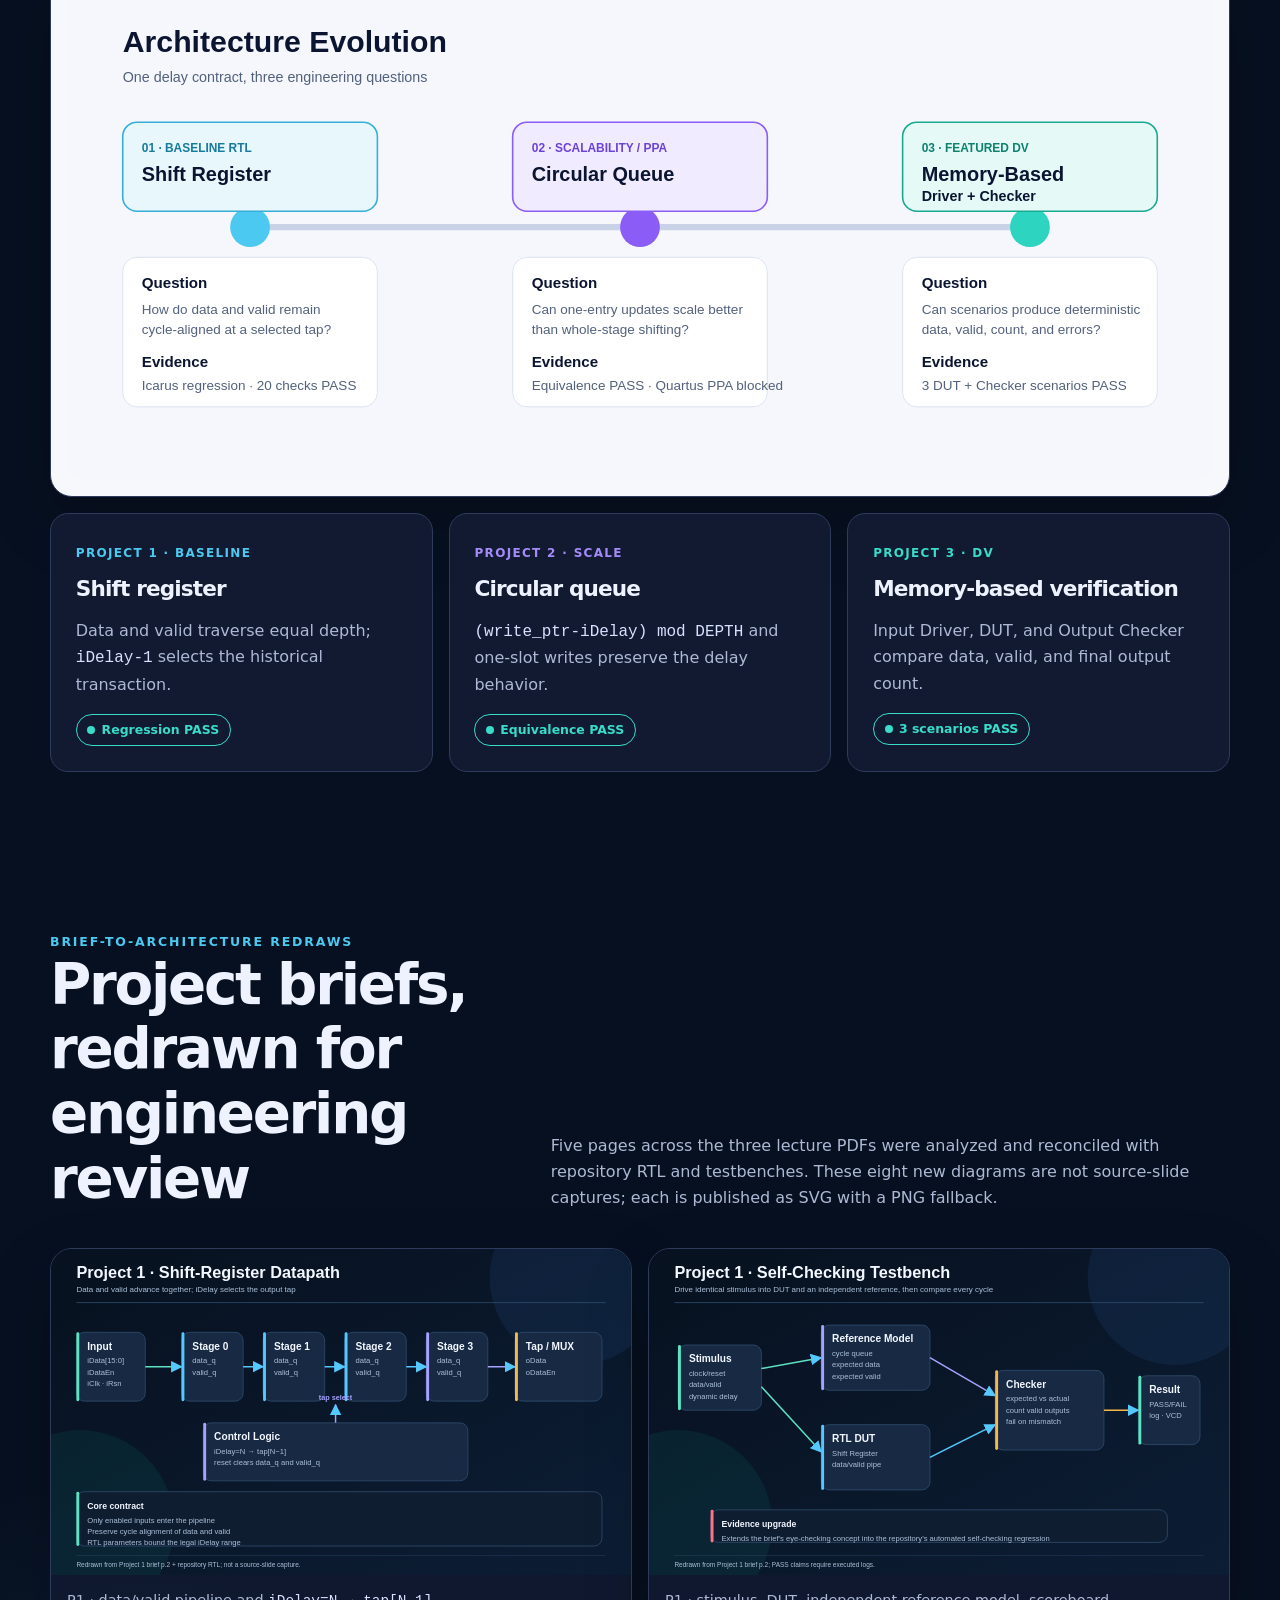
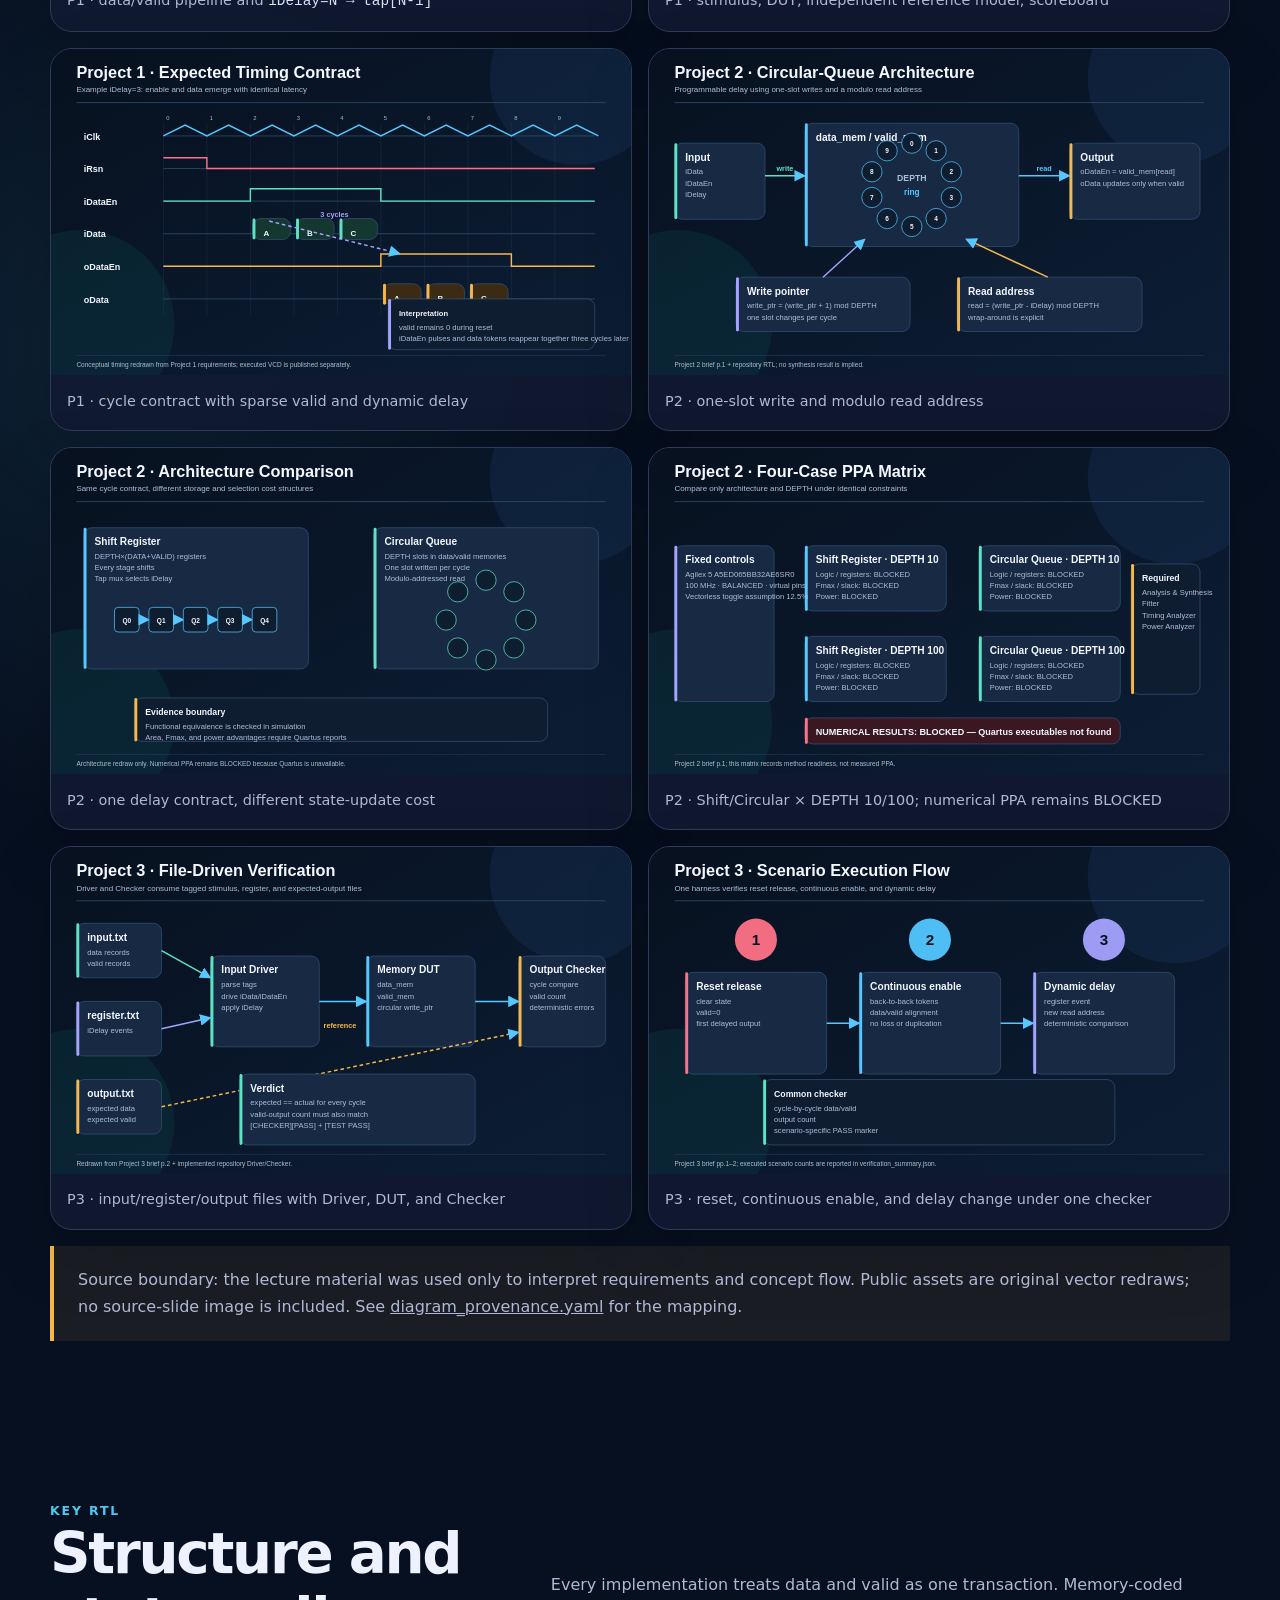
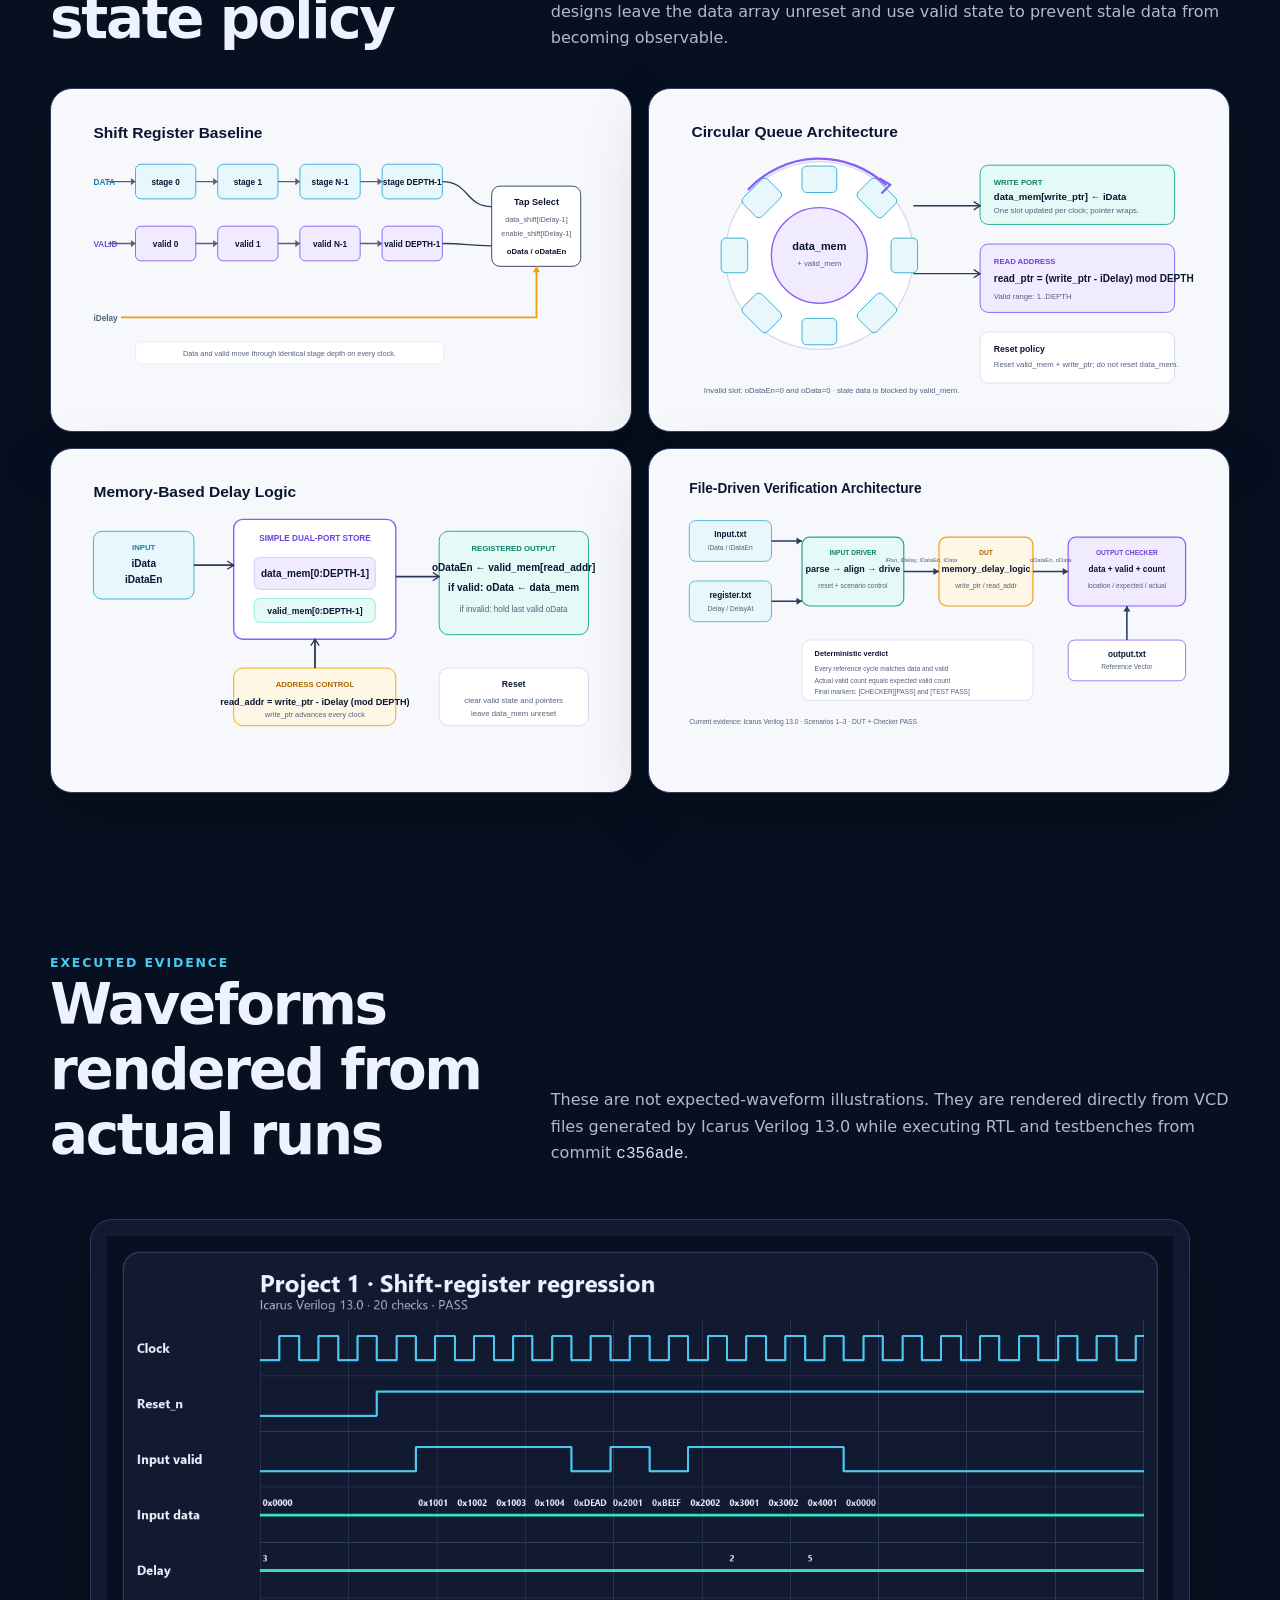
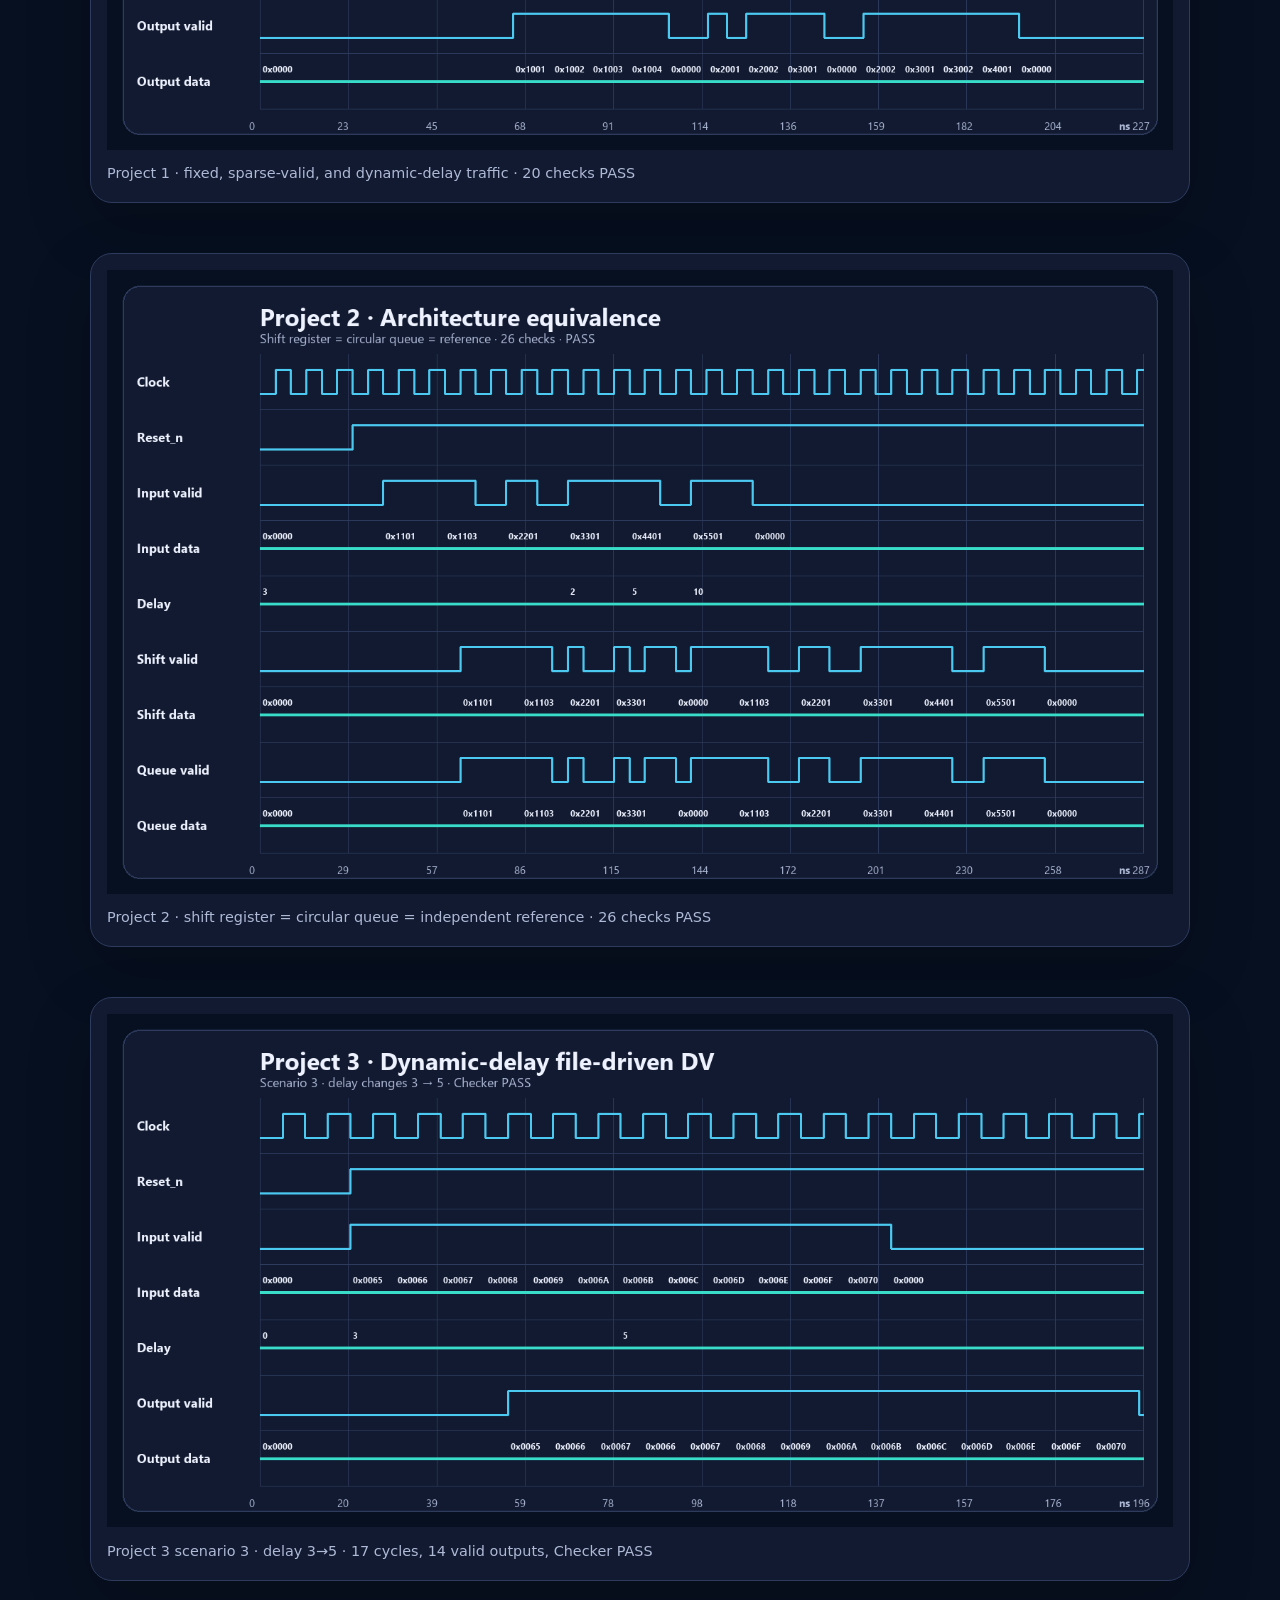
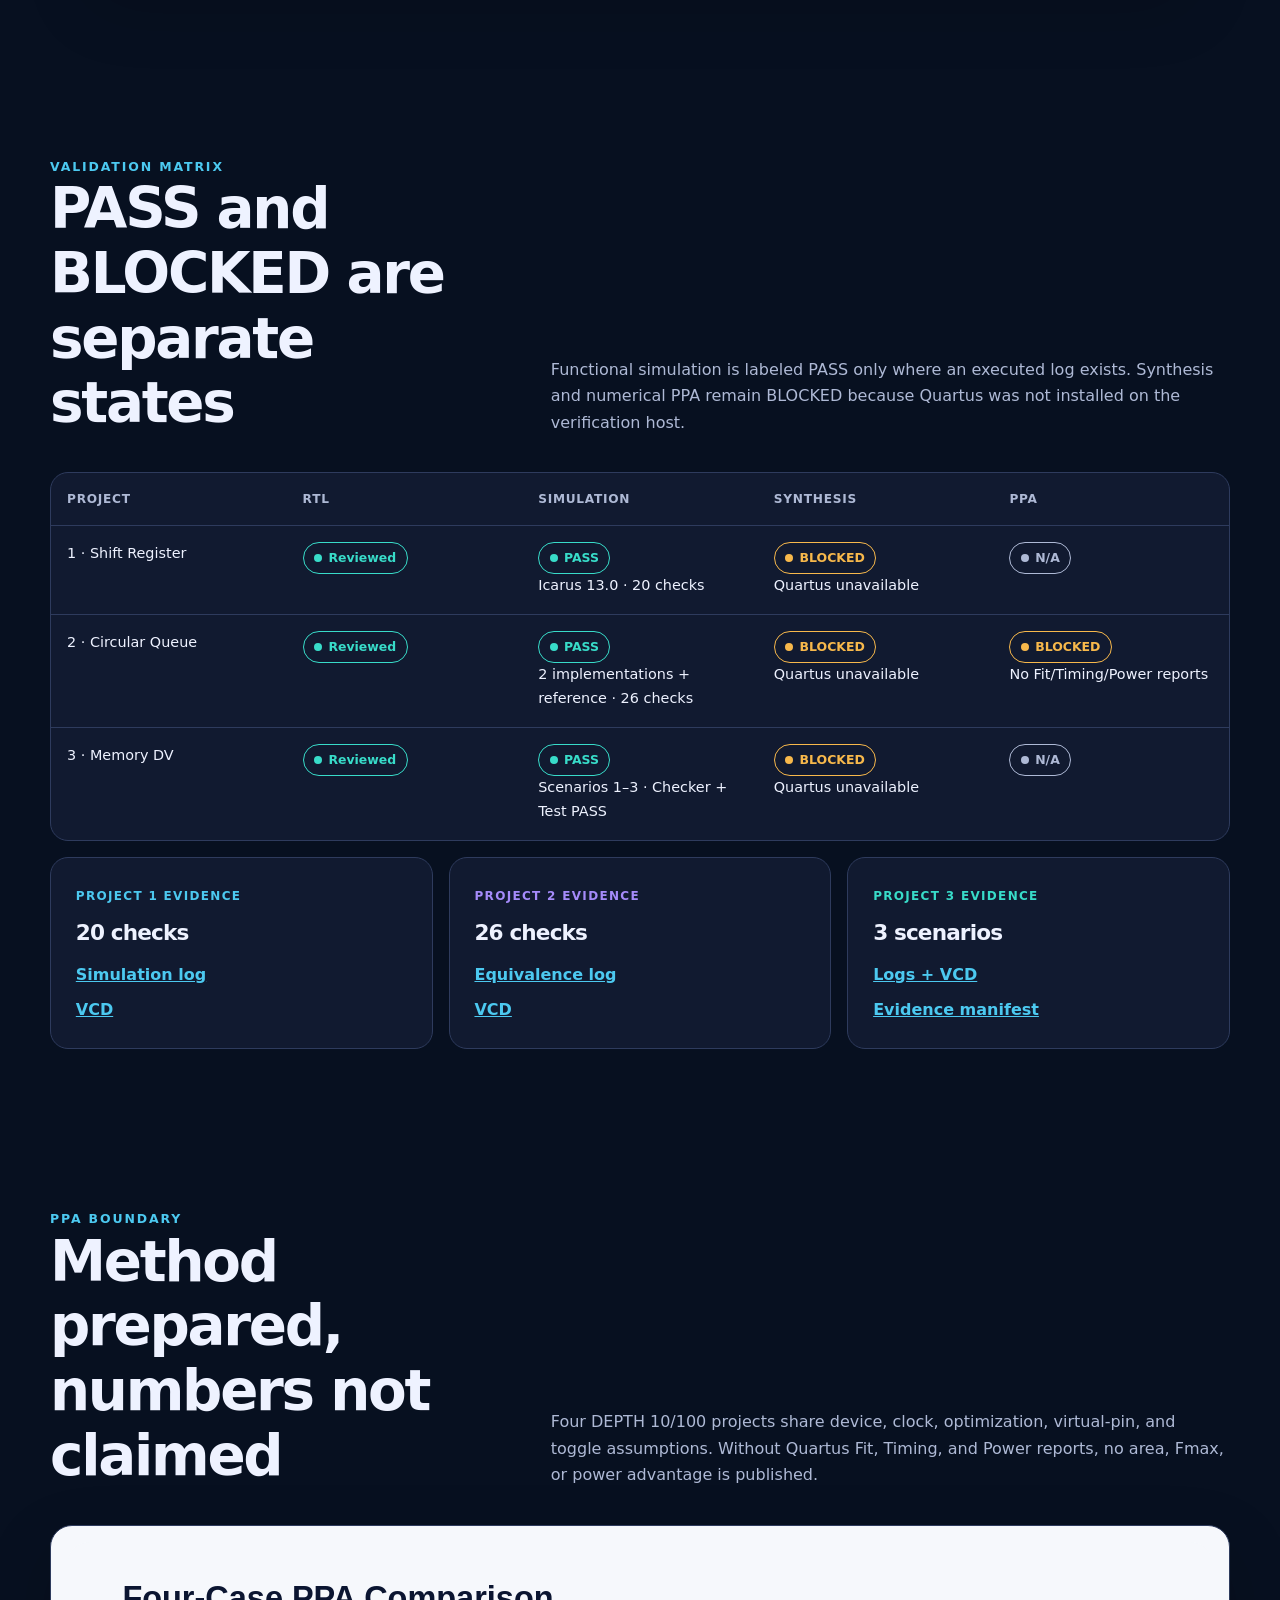
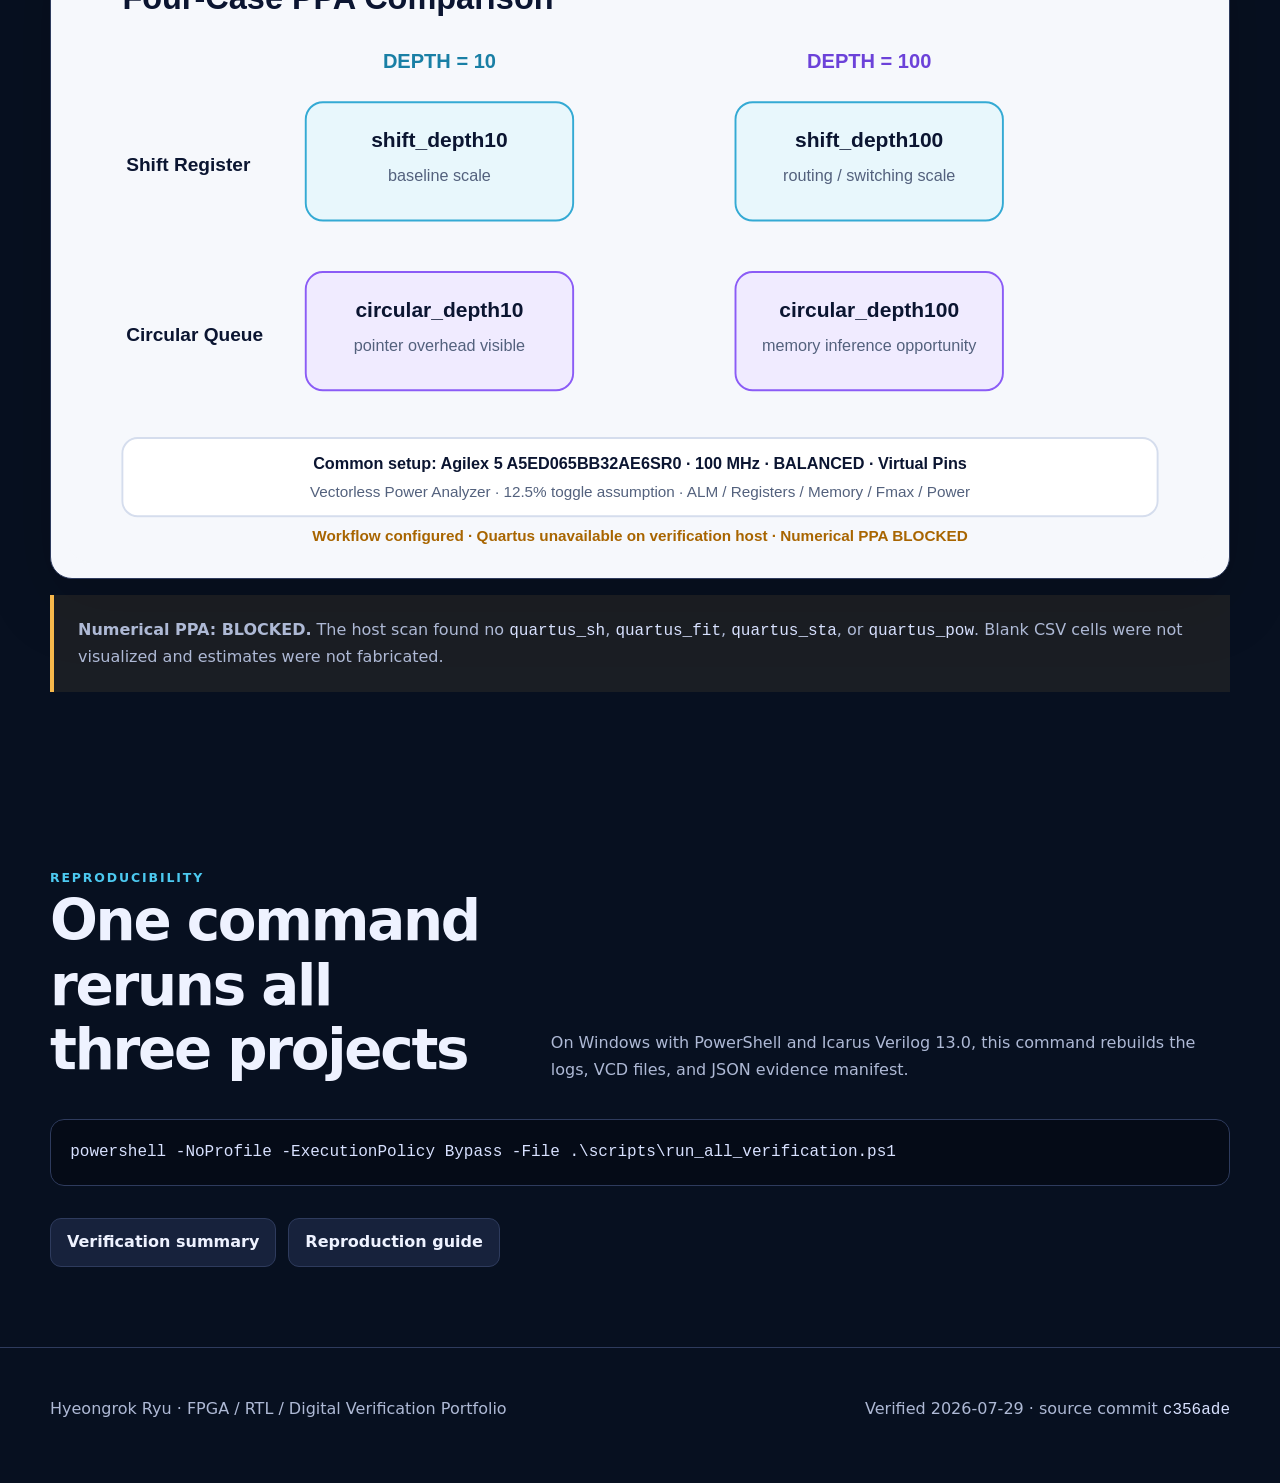
==== commit a7b6a4e8: "Update GitHub owner and Pages links" ====
--- a/docs/en/index.html
+++ b/docs/en/index.html
@@ -8,12 +8,12 @@
   <meta property="og:type" content="website">
   <meta property="og:title" content="FPGA Programmable Delay Logic | RTL · PPA · DV">
   <meta property="og:description" content="Projects 1–3 functional regression PASS · logs · VCD · waveforms · reproducible scripts">
-  <meta property="og:url" content="https://tontonjeong.github.io/fpga-delay-logic-design-verification/en/">
-  <meta property="og:image" content="https://raw.githubusercontent.com/Tontonjeong/fpga-delay-logic-design-verification/main/assets/hero/github_social_preview.png">
-  <link rel="canonical" href="https://tontonjeong.github.io/fpga-delay-logic-design-verification/en/">
-  <link rel="alternate" hreflang="ko" href="https://tontonjeong.github.io/fpga-delay-logic-design-verification/">
-  <link rel="alternate" hreflang="en" href="https://tontonjeong.github.io/fpga-delay-logic-design-verification/en/">
-  <link rel="alternate" hreflang="x-default" href="https://tontonjeong.github.io/fpga-delay-logic-design-verification/">
+  <meta property="og:url" content="https://dororok9061.github.io/fpga-delay-logic-design-verification/en/">
+  <meta property="og:image" content="https://raw.githubusercontent.com/Dororok9061/fpga-delay-logic-design-verification/main/assets/hero/github_social_preview.png">
+  <link rel="canonical" href="https://dororok9061.github.io/fpga-delay-logic-design-verification/en/">
+  <link rel="alternate" hreflang="ko" href="https://dororok9061.github.io/fpga-delay-logic-design-verification/">
+  <link rel="alternate" hreflang="en" href="https://dororok9061.github.io/fpga-delay-logic-design-verification/en/">
+  <link rel="alternate" hreflang="x-default" href="https://dororok9061.github.io/fpga-delay-logic-design-verification/">
   <link rel="stylesheet" href="../assets/site.css">
   <title>FPGA Programmable Delay Logic | Hyeongrok Ryu</title>
 </head>
@@ -28,7 +28,7 @@
         <a href="#verification">Evidence</a>
         <a href="#status">Validation</a>
         <a class="button" href="../" lang="ko">한국어</a>
-        <a class="button" href="https://github.com/Tontonjeong/fpga-delay-logic-design-verification">GitHub</a>
+        <a class="button" href="https://github.com/Dororok9061/fpga-delay-logic-design-verification">GitHub</a>
       </nav>
     </div>
   </header>
@@ -38,10 +38,10 @@
       <div class="wrap">
         <div class="eyebrow">SystemVerilog · RTL Architecture · Digital Verification</div>
         <h1>Programmable delay logic,<br>developed as verifiable architecture</h1>
-        <p class="lead">One delay contract is implemented as a shift register, circular queue, and memory-based DUT. The evidence includes original-ZIP ModelSim reruns, Icarus self-checks, and Quartus 24.3 synthesis, Fit, timing, and power reports.</p>
+        <p class="lead">One delay contract is implemented as a shift register, circular queue, and memory-based DUT. The portfolio includes actual Icarus Verilog 13.0 regression logs, VCD files, and rendered waveforms—not only design descriptions.</p>
         <div class="hero-actions">
           <a class="button primary" href="#verification">Inspect executed evidence</a>
-          <a class="button" href="https://github.com/Tontonjeong/fpga-delay-logic-design-verification/blob/main/README.md">English README</a>
+          <a class="button" href="https://github.com/Dororok9061/fpga-delay-logic-design-verification/blob/main/README.md">English README</a>
         </div>
         <div class="metrics" aria-label="Verification metrics">
           <div class="metric"><strong>3 / 3 PASS</strong><span>project functional regressions</span></div>
@@ -84,7 +84,7 @@
           <figure class="panel"><div class="visual dark"><picture><source srcset="../assets/en/architecture/project1_expected_timing.svg" type="image/svg+xml"><img src="../assets/en/architecture/project1_expected_timing.png" alt="Project 1 expected timing contract" width="1600" height="900"></picture></div><figcaption class="caption">P1 · cycle contract with sparse valid and dynamic delay</figcaption></figure>
           <figure class="panel"><div class="visual dark"><picture><source srcset="../assets/en/architecture/project2_circular_queue_architecture.svg" type="image/svg+xml"><img src="../assets/en/architecture/project2_circular_queue_architecture.png" alt="Project 2 circular queue write pointer and read address" width="1600" height="900"></picture></div><figcaption class="caption">P2 · one-slot write and modulo read address</figcaption></figure>
           <figure class="panel"><div class="visual dark"><picture><source srcset="../assets/en/architecture/project2_architecture_comparison.svg" type="image/svg+xml"><img src="../assets/en/architecture/project2_architecture_comparison.png" alt="Project 2 shift-register and circular-queue architecture comparison" width="1600" height="900"></picture></div><figcaption class="caption">P2 · one delay contract, different state-update cost</figcaption></figure>
-          <figure class="panel"><div class="visual dark"><picture><source srcset="../assets/en/architecture/project2_ppa_matrix.svg" type="image/svg+xml"><img src="../assets/en/architecture/project2_ppa_matrix.png" alt="Project 2 four controlled PPA configurations" width="1600" height="900"></picture></div><figcaption class="caption">P2 · Shift/Circular × DEPTH 10/100 · actual Fit/Timing/Power complete</figcaption></figure>
+          <figure class="panel"><div class="visual dark"><picture><source srcset="../assets/en/architecture/project2_ppa_matrix.svg" type="image/svg+xml"><img src="../assets/en/architecture/project2_ppa_matrix.png" alt="Project 2 four controlled PPA configurations" width="1600" height="900"></picture></div><figcaption class="caption">P2 · Shift/Circular × DEPTH 10/100; numerical PPA remains BLOCKED</figcaption></figure>
           <figure class="panel"><div class="visual dark"><picture><source srcset="../assets/en/architecture/project3_file_driven_verification.svg" type="image/svg+xml"><img src="../assets/en/architecture/project3_file_driven_verification.png" alt="Project 3 file-driven verification architecture" width="1600" height="900"></picture></div><figcaption class="caption">P3 · input/register/output files with Driver, DUT, and Checker</figcaption></figure>
           <figure class="panel"><div class="visual dark"><picture><source srcset="../assets/en/architecture/project3_scenario_flow.svg" type="image/svg+xml"><img src="../assets/en/architecture/project3_scenario_flow.png" alt="Project 3 three-scenario execution flow" width="1600" height="900"></picture></div><figcaption class="caption">P3 · reset, continuous enable, and delay change under one checker</figcaption></figure>
         </div>
@@ -111,7 +111,7 @@
       <div class="wrap">
         <div class="section-head">
           <div><div class="eyebrow">Executed Evidence</div><h2>Waveforms rendered from actual runs</h2></div>
-          <p>These are not expected-waveform illustrations. They are rendered directly from VCD files generated by Icarus Verilog 13.0 while executing the RTL and testbenches.</p>
+          <p>These are not expected-waveform illustrations. They are rendered directly from VCD files generated by Icarus Verilog 13.0 while executing RTL and testbenches from commit <code>c356ade</code>.</p>
         </div>
         <div class="waveforms">
           <figure class="panel visual dark"><img src="../assets/en/results/project1_waveform.png" alt="Project 1 shift-register regression PASS waveform" width="1500" height="722"><figcaption class="caption">Project 1 · fixed, sparse-valid, and dynamic-delay traffic · 20 checks PASS</figcaption></figure>
@@ -121,41 +121,26 @@
       </div>
     </section>
 
-    <section id="archive-evidence">
-      <div class="wrap">
-        <div class="section-head">
-          <div><div class="eyebrow">Original Archive Rerun</div><h2>Original execution is separate from supplemental checking</h2></div>
-          <p>The original Project 1/2 testbenches contain stimulus but no assertion or scoreboard. Their ModelSim runs are therefore compile-and-stimulus evidence, not functional PASS. Project 3 preserves both the untouched compile failure and the one-line compatibility-patched PASS.</p>
-        </div>
-        <div class="waveforms">
-          <figure class="panel visual dark"><img src="../assets/en/results/project1_original_modelsim_waveform.png" alt="Project 1 original archive ModelSim stimulus waveform" width="1500" height="722"><figcaption class="caption">P1 original · ModelSim 10.5b · 310 ns complete · no Checker</figcaption></figure>
-          <figure class="panel visual dark"><img src="../assets/en/results/project2_original_modelsim_waveform.png" alt="Project 2 original archive ModelSim stimulus waveform" width="1500" height="722"><figcaption class="caption">P2 original · ModelSim 10.5b · 320 ns complete · no Checker</figcaption></figure>
-          <figure class="panel visual dark"><img src="../assets/en/results/project3_modelsim_compatibility_patch_waveform.png" alt="Project 3 original Checker after compatibility patch and ModelSim PASS" width="1500" height="722"><figcaption class="caption">P3 original DUT/Driver/Checker · one reserved-word instance rename · scenario 3 PASS</figcaption></figure>
-        </div>
-        <p class="note"><strong>Original defect found.</strong> The Project 3 instance name <code>checker</code> conflicts with a SystemVerilog reserved keyword. Its supplied batch wrapper then masks the compile failure with exit code 0 and a “completed” message. <a href="https://github.com/Tontonjeong/fpga-delay-logic-design-verification/blob/main/docs/source-provenance.md">Review hashes, failure log, and patch boundary</a>.</p>
-      </div>
-    </section>
-
     <section id="status">
       <div class="wrap">
         <div class="section-head">
-          <div><div class="eyebrow">Validation Matrix</div><h2>Original, supplemental, and implementation evidence stay separate</h2></div>
-          <p>PASS is used only for executions with a checker. Original stimulus-only testbenches, supplemental self-checks, and Quartus synthesis/Fit results remain distinct evidence layers.</p>
+          <div><div class="eyebrow">Validation Matrix</div><h2>PASS and BLOCKED are separate states</h2></div>
+          <p>Functional simulation is labeled PASS only where an executed log exists. Synthesis and numerical PPA remain BLOCKED because Quartus was not installed on the verification host.</p>
         </div>
         <div class="table-wrap">
           <table>
             <thead><tr><th>Project</th><th>RTL</th><th>Simulation</th><th>Synthesis</th><th>PPA</th></tr></thead>
             <tbody>
-              <tr><td data-label="Project">1 · Shift Register</td><td data-label="RTL"><span class="status pass">Reviewed</span></td><td data-label="Simulation"><span class="status pass">PASS</span><br>20 supplemental checks</td><td data-label="Synthesis"><span class="status pass">SUCCESS</span><br>Quartus 24.3.1 · 85 ALM estimate</td><td data-label="PPA"><span class="status na">N/A</span></td></tr>
-              <tr><td data-label="Project">2 · Circular Queue</td><td data-label="RTL"><span class="status pass">Reviewed</span></td><td data-label="Simulation"><span class="status pass">PASS</span><br>2 implementations + reference · 26 checks</td><td data-label="Synthesis"><span class="status pass">SUCCESS</span><br>Four Fits complete</td><td data-label="PPA"><span class="status pass">COMPLETE</span><br>Timing + Power raw reports</td></tr>
-              <tr><td data-label="Project">3 · Memory DV</td><td data-label="RTL"><span class="status pass">Reviewed</span></td><td data-label="Simulation"><span class="status pass">PASS</span><br>Original Checker after one-line compatibility change</td><td data-label="Synthesis"><span class="status pass">SUCCESS</span><br><code>altdpram</code> inferred as LUTRAM</td><td data-label="PPA"><span class="status na">N/A</span></td></tr>
+              <tr><td data-label="Project">1 · Shift Register</td><td data-label="RTL"><span class="status pass">Reviewed</span></td><td data-label="Simulation"><span class="status pass">PASS</span><br>Icarus 13.0 · 20 checks</td><td data-label="Synthesis"><span class="status blocked">BLOCKED</span><br>Quartus unavailable</td><td data-label="PPA"><span class="status na">N/A</span></td></tr>
+              <tr><td data-label="Project">2 · Circular Queue</td><td data-label="RTL"><span class="status pass">Reviewed</span></td><td data-label="Simulation"><span class="status pass">PASS</span><br>2 implementations + reference · 26 checks</td><td data-label="Synthesis"><span class="status blocked">BLOCKED</span><br>Quartus unavailable</td><td data-label="PPA"><span class="status blocked">BLOCKED</span><br>No Fit/Timing/Power reports</td></tr>
+              <tr><td data-label="Project">3 · Memory DV</td><td data-label="RTL"><span class="status pass">Reviewed</span></td><td data-label="Simulation"><span class="status pass">PASS</span><br>Scenarios 1–3 · Checker + Test PASS</td><td data-label="Synthesis"><span class="status blocked">BLOCKED</span><br>Quartus unavailable</td><td data-label="PPA"><span class="status na">N/A</span></td></tr>
             </tbody>
           </table>
         </div>
         <div class="grid-3" style="margin-top:1rem">
-          <article class="card"><span class="tag">Project 1 Evidence</span><h3>20 checks</h3><div class="evidence-list"><a href="https://github.com/Tontonjeong/fpga-delay-logic-design-verification/blob/main/01_shift_register_baseline/results/project1_simulation.log">Simulation log</a><a href="https://github.com/Tontonjeong/fpga-delay-logic-design-verification/blob/main/01_shift_register_baseline/results/project1_waveform.vcd">VCD</a></div></article>
-          <article class="card"><span class="tag">Project 2 Evidence</span><h3>26 checks</h3><div class="evidence-list"><a href="https://github.com/Tontonjeong/fpga-delay-logic-design-verification/blob/main/02_circular_queue_ppa/results/project2_simulation.log">Equivalence log</a><a href="https://github.com/Tontonjeong/fpga-delay-logic-design-verification/blob/main/02_circular_queue_ppa/results/project2_waveform.vcd">VCD</a></div></article>
-          <article class="card"><span class="tag">Project 3 Evidence</span><h3>3 scenarios</h3><div class="evidence-list"><a href="https://github.com/Tontonjeong/fpga-delay-logic-design-verification/tree/main/03_memory_based_dv/results">Logs + VCD</a><a href="https://github.com/Tontonjeong/fpga-delay-logic-design-verification/blob/main/results/verification_summary.json">Evidence manifest</a></div></article>
+          <article class="card"><span class="tag">Project 1 Evidence</span><h3>20 checks</h3><div class="evidence-list"><a href="https://github.com/Dororok9061/fpga-delay-logic-design-verification/blob/main/01_shift_register_baseline/results/project1_simulation.log">Simulation log</a><a href="https://github.com/Dororok9061/fpga-delay-logic-design-verification/blob/main/01_shift_register_baseline/results/project1_waveform.vcd">VCD</a></div></article>
+          <article class="card"><span class="tag">Project 2 Evidence</span><h3>26 checks</h3><div class="evidence-list"><a href="https://github.com/Dororok9061/fpga-delay-logic-design-verification/blob/main/02_circular_queue_ppa/results/project2_simulation.log">Equivalence log</a><a href="https://github.com/Dororok9061/fpga-delay-logic-design-verification/blob/main/02_circular_queue_ppa/results/project2_waveform.vcd">VCD</a></div></article>
+          <article class="card"><span class="tag">Project 3 Evidence</span><h3>3 scenarios</h3><div class="evidence-list"><a href="https://github.com/Dororok9061/fpga-delay-logic-design-verification/tree/main/03_memory_based_dv/results">Logs + VCD</a><a href="https://github.com/Dororok9061/fpga-delay-logic-design-verification/blob/main/results/verification_summary.json">Evidence manifest</a></div></article>
         </div>
       </div>
     </section>
@@ -163,23 +148,11 @@
     <section id="ppa">
       <div class="wrap">
         <div class="section-head">
-          <div><div class="eyebrow">Measured PPA</div><h2>Actual Quartus results for four controlled builds</h2></div>
-          <p>Shift Register and Circular Queue at DEPTH 10/100 were synthesized and fitted for Agilex 5 at 100 MHz with BALANCED optimization, virtual pins, and one fixed 12.5% toggle assumption.</p>
+          <div><div class="eyebrow">PPA Boundary</div><h2>Method prepared, numbers not claimed</h2></div>
+          <p>Four DEPTH 10/100 projects share device, clock, optimization, virtual-pin, and toggle assumptions. Without Quartus Fit, Timing, and Power reports, no area, Fmax, or power advantage is published.</p>
         </div>
-        <div class="waveforms">
-          <figure class="panel visual dark"><img src="../assets/en/ppa/actual/alm_comparison.svg" alt="Actual Quartus 24.3 ALM comparison for four builds" width="1200" height="660"><figcaption class="caption">Fit results · the Circular Queue increases ALMs at both depths</figcaption></figure>
-          <figure class="panel visual dark"><img src="../assets/en/ppa/actual/restricted_fmax_comparison.svg" alt="Actual restricted Fmax comparison for four builds" width="1200" height="660"><figcaption class="caption">Timing Analyzer results · all four builds close timing at 100 MHz</figcaption></figure>
-        </div>
-        <div class="table-wrap" style="margin-top:1rem"><table>
-          <thead><tr><th>Architecture</th><th>DEPTH</th><th>ALMs</th><th>Registers</th><th>Restricted Fmax</th><th>Setup slack</th><th>Dynamic power</th></tr></thead>
-          <tbody>
-            <tr><td>Shift Register</td><td>10</td><td>113</td><td>175</td><td>554.02 MHz</td><td>9.098 ns</td><td>0.737 W</td></tr>
-            <tr><td>Circular Queue</td><td>10</td><td>162</td><td>178</td><td>536.48 MHz</td><td>8.136 ns</td><td>0.737 W</td></tr>
-            <tr><td>Shift Register</td><td>100</td><td>925</td><td>1851</td><td>554.02 MHz</td><td>8.800 ns</td><td>0.742 W</td></tr>
-            <tr><td>Circular Queue</td><td>100</td><td>1106</td><td>1714</td><td>343.05 MHz</td><td>7.085 ns</td><td>0.744 W</td></tr>
-          </tbody>
-        </table></div>
-        <p class="note"><strong>Interpretation.</strong> At DEPTH 100 the Queue reduces registers by 7.4%, but increases ALMs by 19.6% and reduces restricted Fmax by 38.1%. Both Queue builds use zero RAM blocks, so this asynchronous indexed-read RTL does not gain RAM inference. Power has Low estimation confidence and is not a board measurement.</p>
+        <div class="panel visual"><picture><source srcset="../assets/en/ppa/ppa_comparison_matrix.svg" type="image/svg+xml"><img src="../assets/en/ppa/ppa_comparison_matrix.png" alt="Four-case PPA method and BLOCKED numerical status" width="1200" height="650"></picture></div>
+        <p class="note"><strong>Numerical PPA: BLOCKED.</strong> The host scan found no <code>quartus_sh</code>, <code>quartus_fit</code>, <code>quartus_sta</code>, or <code>quartus_pow</code>. Blank CSV cells were not visualized and estimates were not fabricated.</p>
       </div>
     </section>
 
@@ -190,7 +163,7 @@
           <p>On Windows with PowerShell and Icarus Verilog 13.0, this command rebuilds the logs, VCD files, and JSON evidence manifest.</p>
         </div>
         <pre class="repro"><code>powershell -NoProfile -ExecutionPolicy Bypass -File .\scripts\run_all_verification.ps1</code></pre>
-        <div class="hero-actions"><a class="button" href="https://github.com/Tontonjeong/fpga-delay-logic-design-verification/blob/main/results/verification_summary.txt">Verification summary</a><a class="button" href="https://github.com/Tontonjeong/fpga-delay-logic-design-verification/blob/main/docs/reproducibility.md">Reproduction guide</a></div>
+        <div class="hero-actions"><a class="button" href="https://github.com/Dororok9061/fpga-delay-logic-design-verification/blob/main/results/verification_summary.txt">Verification summary</a><a class="button" href="https://github.com/Dororok9061/fpga-delay-logic-design-verification/blob/main/docs/reproducibility.md">Reproduction guide</a></div>
       </div>
     </section>
   </main>
@@ -198,7 +171,7 @@
   <footer class="footer">
     <div class="wrap footer-inner">
       <div>Hyeongrok Ryu · FPGA / RTL / Digital Verification Portfolio</div>
-      <div>Verified 2026-07-29–30 · ModelSim 10.5b · Icarus 13.0 · Quartus 24.3.1</div>
+      <div>Verified 2026-07-29 · source commit <code>c356ade</code></div>
     </div>
   </footer>
 </body>
